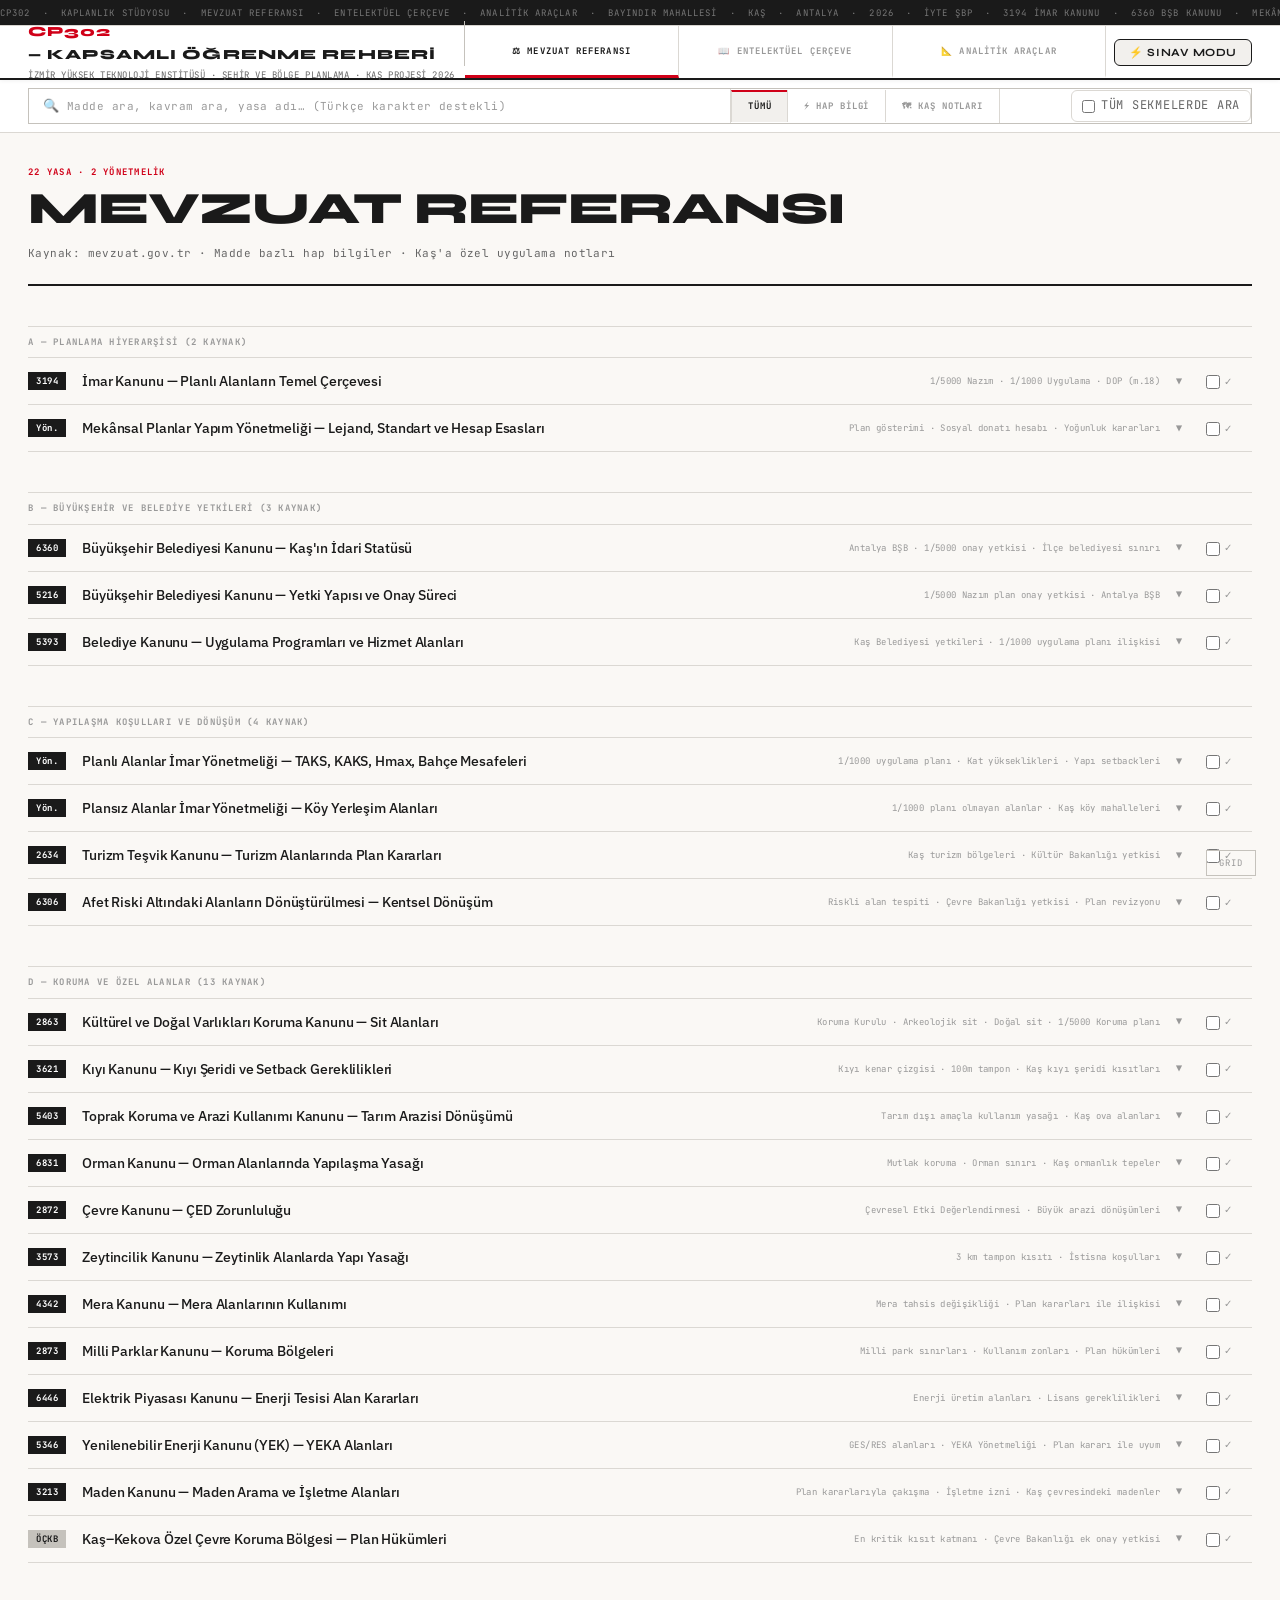
==== index.html @ fdb21136 "Rename cp302-rehber-BRUTALIST.html to index.html" ====
﻿<!DOCTYPE html>
<html lang="tr">
<head>
<meta charset="UTF-8">
<meta name="viewport" content="width=device-width, initial-scale=1.0">
<title>CP302 — Kapsamlı Öğrenme Rehberi</title>
<link rel="preconnect" href="https://fonts.googleapis.com">
<link href="https://fonts.googleapis.com/css2?family=Syne:wght@700;800&family=IBM+Plex+Sans:ital,wght@0,300;0,400;0,500;0,600;1,400&family=JetBrains+Mono:wght@400;500;700&display=swap" rel="stylesheet">
<style>
/* ═══════════════════════════════════════════════════════════════════
   CP302 — BRUTALIST EDITORIAL DESIGN SYSTEM
   Ref: Bloomberg Businessweek / Swiss International Style Posters
   Müller-Brockmann grid discipline + Massimo Vignelli type scale
   ═══════════════════════════════════════════════════════════════════ */

/* ── DESIGN TOKENS ─────────────────────────────────────────────── */
:root {
  /* Palette — warm cream base, clean editorial light */
  --bg:          #FAF8F5;
  --surface:     #FFFFFF;
  --card:        #F2F0ED;
  --card-hover:  #EAE8E5;

  /* Hairline borders — structural, grid-defining */
  --border:      #DBD8D3;
  --border-soft: #E8E6E2;
  --border-rule: #C5C2BC;

  /* Swiss poster accent — one color only */
  --red:         #D00018;
  --red-dim:     rgba(208,0,24,.06);

  /* Functional colors — light theme values */
  --blue:        #555555;
  --blue-dim:    #F2F0ED;
  --blue-glow:   transparent;
  --amber:       #1a1a1a;
  --amber-dim:   #F2F0ED;
  --amber-glow:  transparent;
  --green:       #555555;
  --green-dim:   #F2F0ED;
  --green-glow:  transparent;

  /* Type colors */
  --text:        #1a1a1a;
  --text-muted:  #666666;
  --text-faint:  #999999;
  --text-inv:    #FFFFFF;

  /* Fonts */
  --font-display: 'Syne', 'Helvetica Neue', Helvetica, Arial, sans-serif;
  --font-body:    'IBM Plex Sans', 'Helvetica Neue', Arial, sans-serif;
  --font-mono:    'JetBrains Mono', 'Courier New', Courier, monospace;

  /* Zero rounding — every corner is 90° */
  --r-sm: 0;
  --r-md: 0;
  --r-lg: 0;

  /* Transitions */
  --transition: 160ms cubic-bezier(.4,0,.2,1);

  /* Typographic scale (4px baseline) */
  --t-xs:   9px;
  --t-sm:  11px;
  --t-md:  13.5px;
  --t-lg:  16px;
  --t-xl:  22px;
  --t-2xl: 32px;
  --t-3xl: 48px;
  --t-4xl: 72px;
}

/* ── RESET ──────────────────────────────────────────────────────── */
*, *::before, *::after { box-sizing: border-box; margin: 0; padding: 0; }
html { scroll-behavior: smooth; }
body {
  font-family: var(--font-body);
  background: var(--bg);
  color: var(--text);
  font-size: var(--t-md);
  line-height: 1.6;
  min-height: 100vh;
  -webkit-font-smoothing: antialiased;
}
a { color: var(--red); text-decoration: underline; text-underline-offset: 3px; }
b, strong { font-weight: 600; color: var(--text); }

/* ── SCROLLBAR ──────────────────────────────────────────────────── */
::-webkit-scrollbar { width: 6px; height: 6px; }
::-webkit-scrollbar-track { background: var(--bg); }
::-webkit-scrollbar-thumb { background: var(--border-rule); border-radius: 3px; }
::-webkit-scrollbar-thumb:hover { background: #999; }

/* ── TICKER BAR ─────────────────────────────────────────────────── */
.ticker-bar {
  height: 26px;
  background: var(--text);
  border-bottom: 1px solid var(--border);
  overflow: hidden;
  position: relative;
}
.ticker-track {
  display: flex;
  position: absolute;
  top: 50%; transform: translateY(-50%);
  white-space: nowrap;
  animation: ticker 50s linear infinite;
  font-family: var(--font-mono);
  font-size: var(--t-xs);
  color: rgba(255,255,255,.4);
  letter-spacing: .12em;
  text-transform: uppercase;
}
@keyframes ticker {
  from { transform: translateY(-50%) translateX(0); }
  to   { transform: translateY(-50%) translateX(-50%); }
}

/* ── TOPBAR ─────────────────────────────────────────────────────── */
.topbar {
  position: sticky; top: 0; z-index: 100;
  background: var(--surface);
  border-bottom: 2px solid var(--text);
  padding: 0 28px;
  box-shadow: 0 1px 4px rgba(0,0,0,.06);
}
.topbar-inner {
  max-width: 1440px; margin: 0 auto;
  display: flex; align-items: center; gap: 0;
  height: 52px;
}
.logo {
  font-family: var(--font-display);
  font-size: 14px; font-weight: 800;
  letter-spacing: .08em; text-transform: uppercase;
  color: var(--text);
  white-space: nowrap;
  padding-right: 28px;
  border-right: 1px solid var(--border-rule);
  height: 100%;
  display: flex; flex-direction: column; justify-content: center;
}
.logo span { color: var(--red); }
.logo-sub {
  font-family: var(--font-mono);
  font-size: var(--t-xs); font-weight: 400;
  color: var(--text-muted); letter-spacing: .06em;
  margin-top: 2px; text-transform: uppercase;
}

/* ── TAB NAV ────────────────────────────────────────────────────── */
.tab-nav {
  display: flex; gap: 0; flex: 1;
  background: transparent; padding: 0;
  border: none;
  border-radius: 0;
  height: 100%;
  padding-left: 0;
}
.tab-btn {
  flex: 1;
  padding: 0 20px;
  font-family: var(--font-mono);
  font-size: var(--t-xs); font-weight: 700;
  letter-spacing: .12em; text-transform: uppercase;
  color: var(--text-faint);
  background: transparent;
  border: none; border-radius: 0;
  cursor: pointer;
  border-right: 1px solid var(--border);
  border-bottom: 3px solid transparent;
  margin-bottom: -2px;  /* sit on the topbar border */
  transition: color var(--transition), border-color var(--transition), background var(--transition);
  white-space: nowrap;
  height: 100%;
}
.tab-btn:hover { color: var(--text); background: var(--surface); }
.tab-btn.active {
  color: var(--text);
  background: transparent;
  border-bottom: 3px solid var(--red);
  box-shadow: none;
}
.tab-btn[data-tab="mevzuat"].active  { border-bottom-color: var(--red); }
.tab-btn[data-tab="entelektuel"].active { border-bottom-color: var(--text); }
.tab-btn[data-tab="analitik"].active { border-bottom-color: var(--text-muted); }

/* ── SEARCH BAR ─────────────────────────────────────────────────── */
.searchbar-wrap {
  position: sticky; top: 52px; z-index: 90;
  background: var(--surface);
  border-bottom: 1px solid var(--border);
  padding: 8px 28px;
}
.searchbar-inner {
  max-width: 1440px; margin: 0 auto;
  display: flex; gap: 0; align-items: center;
  border: 1px solid var(--border-rule);
}
.search-input-wrap { position: relative; flex: 1; }
.search-icon {
  position: absolute; left: 14px; top: 50%; transform: translateY(-50%);
  color: var(--text-faint); font-size: 13px; pointer-events: none;
  font-family: var(--font-mono);
}
.search-input {
  width: 100%; padding: 10px 14px 10px 38px;
  background: transparent;
  border: none;
  border-right: 1px solid var(--border);
  color: var(--text);
  font-family: var(--font-mono); font-size: var(--t-sm);
  letter-spacing: .04em;
  outline: none;
  transition: background var(--transition);
}
.search-input::placeholder { color: var(--text-faint); letter-spacing: .04em; }
.search-input:focus { background: var(--card); }
.search-clear {
  position: absolute; right: 12px; top: 50%; transform: translateY(-50%);
  background: none; border: none; color: var(--text-faint); cursor: pointer;
  font-size: 14px; padding: 2px; display: none;
  font-family: var(--font-mono);
}
.search-clear:hover { color: var(--text); }
.search-clear.visible { display: block; }

/* Pills → flat text buttons */
.filter-pills { display: flex; gap: 0; flex-shrink: 0; }
.pill {
  padding: 10px 16px;
  background: transparent;
  border: none;
  border-left: 1px solid var(--border);
  border-radius: 0;
  font-family: var(--font-mono); font-size: var(--t-xs);
  font-weight: 700; letter-spacing: .1em; text-transform: uppercase;
  color: var(--text-faint); cursor: pointer;
  transition: color var(--transition), background var(--transition);
  white-space: nowrap;
}
.pill:hover { color: var(--text); background: var(--card); }
.pill.active { color: var(--text); background: var(--card); border-top: 2px solid var(--red); padding-top: 8px; }
.pill[data-filter="hap"].active  { border-top-color: var(--red); }
.pill[data-filter="kas"].active  { border-top-color: var(--text-muted); }

.search-count {
  font-family: var(--font-mono); font-size: var(--t-xs);
  color: var(--text-faint); white-space: nowrap;
  padding: 0 14px;
  border-left: 1px solid var(--border);
  align-self: stretch;
  display: flex; align-items: center;
  min-width: 72px;
  letter-spacing: .06em;
}

/* ── MAIN LAYOUT ────────────────────────────────────────────────── */
.main {
  max-width: 1440px; margin: 0 auto;
  padding: 0 28px 80px;
}
.tab-panel { display: none; }
.tab-panel.active { display: block; }

/* ── SECTION HEADERS ────────────────────────────────────────────── */
.section-header {
  display: flex;
  flex-direction: column;
  gap: 4px;
  margin-bottom: 0;
  padding: 32px 0 20px;
  border-bottom: 2px solid var(--text);
}
.section-badge {
  font-family: var(--font-mono); font-size: var(--t-xs); font-weight: 700;
  padding: 0;
  border-radius: 0;
  text-transform: uppercase; letter-spacing: .14em;
  display: block;
}
.badge-amber { color: var(--red); background: none; border: none; }
.badge-blue  { color: var(--text-muted); background: none; border: none; }
.badge-green { color: var(--text-muted); background: none; border: none; }

.section-title {
  font-family: var(--font-display);
  font-size: clamp(1.8rem, 4vw, 2.8rem);
  font-weight: 800;
  color: var(--text);
  line-height: 1.0;
  letter-spacing: -.02em;
  text-transform: uppercase;
  margin-top: 4px;
}
.section-desc {
  font-size: var(--t-sm);
  color: var(--text-muted);
  font-family: var(--font-mono);
  letter-spacing: .04em;
  line-height: 1.8;
  margin-top: 8px;
}

/* ── GROUP LABELS ───────────────────────────────────────────────── */
.group-label {
  font-family: var(--font-mono); font-size: var(--t-xs); font-weight: 700;
  letter-spacing: .14em; text-transform: uppercase;
  color: var(--text-faint);
  margin: 40px 0 0;
  padding: 8px 0;
  display: flex; align-items: center; gap: 16px;
  border-top: 1px solid var(--border);
}
.group-label::after { display: none; }  /* remove gradient line */

/* ── ACCORDION ──────────────────────────────────────────────────── */
.accordion { display: flex; flex-direction: column; gap: 0; }

.acc-item {
  background: transparent;
  border: none;
  border-bottom: 1px solid var(--border);
  border-radius: 0;
  overflow: hidden;
  transition: background var(--transition);
}
.acc-item:first-child { border-top: 1px solid var(--border); }
.acc-item:hover { background: var(--surface); }
.acc-item.open { background: var(--card); }

.acc-trigger {
  width: 100%; display: flex; align-items: center; gap: 16px;
  padding: 14px 20px 14px 0; cursor: pointer;
  background: none; border: none; text-align: left;
  transition: background var(--transition);
  position: relative;
}
/* Red left marker on open */
.acc-item.open .acc-trigger::before {
  content: '';
  position: absolute; left: -28px;
  top: 0; bottom: 0;
  width: 4px;
  background: var(--red);
}
.acc-trigger:hover { background: transparent; }
.acc-item.open .acc-trigger { background: transparent; }

.acc-no {
  font-family: var(--font-mono); font-size: var(--t-xs);
  color: var(--text-inv);
  background: var(--text);
  padding: 3px 8px;
  border-radius: 0; border: none;
  flex-shrink: 0; white-space: nowrap;
  font-weight: 700; letter-spacing: .06em;
}
.acc-no.blue  { background: var(--text-muted); color: var(--text-inv); }
.acc-no.green { background: var(--border-rule); color: var(--text); }

.acc-label {
  font-family: var(--font-body); font-size: var(--t-md); font-weight: 500;
  color: var(--text); flex: 1;
  letter-spacing: -.01em;
}
.acc-sub {
  font-family: var(--font-mono); font-size: var(--t-xs);
  color: var(--text-faint); margin-left: auto;
  flex-shrink: 0; letter-spacing: .04em;
}
.acc-chevron {
  color: var(--text-faint); font-size: 10px; flex-shrink: 0;
  transition: transform var(--transition);
  font-family: var(--font-mono);
}
.acc-item.open .acc-chevron { transform: rotate(180deg); color: var(--text); }

.acc-body {
  max-height: 0; overflow: hidden;
  transition: max-height 400ms cubic-bezier(.4,0,.2,1);
}
.acc-item.open .acc-body { max-height: 9999px; }
.acc-content { padding: 0 0 24px 0; }

/* ── CARDS ──────────────────────────────────────────────────────── */
.card {
  background: var(--card);
  border: 1px solid var(--border);
  border-radius: 0;
  padding: 16px 18px;
  margin-bottom: 8px;
}
.card-title {
  font-family: var(--font-mono); font-size: var(--t-xs); font-weight: 700;
  letter-spacing: .12em; text-transform: uppercase;
  margin-bottom: 10px; color: var(--text-muted);
  border-bottom: 1px solid var(--border);
  padding-bottom: 8px;
}

/* Law card — horizontal top rule, black fill */
.card-law {
  border: none;
  border-top: 3px solid var(--text);
  background: var(--card);
  border-left: none;
}
.card-law .card-title { color: var(--text); border-bottom-color: var(--border-rule); }

/* Kaş note — subtle red top rule */
.card-kas {
  border: none;
  border-top: 2px solid var(--red);
  background: var(--card);
  border-left: none;
}
.card-kas .card-title { color: var(--red); }

/* Info card — restrained */
.card-info {
  border: 1px solid var(--border);
  background: var(--card);
  border-left: none;
  border-top: 2px solid var(--border-rule);
}
.card-info .card-title { color: var(--text-muted); }

/* ── TABLES ─────────────────────────────────────────────────────── */
.table-wrap { overflow-x: auto; border-radius: 0; margin-bottom: 8px; border: 1px solid var(--border); }
table { width: 100%; border-collapse: collapse; font-size: var(--t-sm); line-height: 1.55; }
thead { position: sticky; top: 0; z-index: 2; }
th {
  background: var(--text);
  color: var(--text-inv);
  font-family: var(--font-mono); font-size: var(--t-xs); font-weight: 700;
  letter-spacing: .1em; text-transform: uppercase;
  padding: 10px 14px; text-align: left;
  border-bottom: none; border-right: 1px solid rgba(255,255,255,.15);
}
th:last-child { border-right: none; }
td {
  padding: 9px 14px;
  border-bottom: 1px solid var(--border);
  vertical-align: top; color: var(--text);
  border-right: 1px solid var(--border-soft);
}
td:last-child { border-right: none; }
tr:last-child td { border-bottom: none; }
tr:nth-child(even) td { background: rgba(0,0,0,.02); }
tr:hover td { background: var(--card-hover); }
td code, td .mono {
  font-family: var(--font-mono); font-size: var(--t-xs);
  color: var(--text);
  background: var(--card);
  padding: 1px 5px; border-radius: 0; border: 1px solid var(--border);
}
td b { color: var(--text); font-weight: 600; }
.warn-tag {
  font-size: var(--t-xs); color: var(--text-inv);
  background: var(--red);
  padding: 1px 6px; border-radius: 0;
  font-family: var(--font-mono); font-weight: 700; letter-spacing: .06em;
}
.verify-tag {
  font-size: var(--t-xs); color: var(--text-faint);
  background: var(--card); border: 1px solid var(--border-rule);
  padding: 1px 6px; border-radius: 0; font-family: var(--font-mono);
}

/* ── HAP BİLGİ ──────────────────────────────────────────────────── */
.hap-item {
  display: grid; grid-template-columns: auto auto 1fr;
  gap: 0 16px; align-items: baseline;
  padding: 9px 0;
  border-bottom: 1px solid var(--border-soft);
}
.hap-item:last-child { border-bottom: none; }
.hap-arrow { color: var(--red); font-family: var(--font-mono); font-size: 12px; }
.hap-ref {
  font-family: var(--font-mono); font-size: var(--t-xs);
  font-weight: 700;
  background: var(--text); color: var(--text-inv);
  padding: 1px 6px; letter-spacing: .04em;
}
.hap-text { font-size: var(--t-sm); color: var(--text); }

/* ── PLACEHOLDER ────────────────────────────────────────────────── */
.placeholder {
  text-align: center; padding: 40px 20px;
  color: var(--text-faint);
  border: 1px solid var(--border);
  border-radius: 0;
}
.placeholder-icon { font-size: 22px; margin-bottom: 10px; }
.placeholder-title {
  font-family: var(--font-mono); font-size: var(--t-sm); font-weight: 700;
  color: var(--text-muted); margin-bottom: 6px; letter-spacing: .06em; text-transform: uppercase;
}
.placeholder-sub { font-size: 12px; font-family: var(--font-mono); color: var(--text-faint); }

/* ── SOURCE META ────────────────────────────────────────────────── */
.source-meta { display: flex; flex-wrap: wrap; gap: 4px; margin-bottom: 14px; }
.meta-chip {
  font-family: var(--font-mono); font-size: var(--t-xs);
  padding: 3px 8px; border-radius: 0;
  background: var(--card); border: 1px solid var(--border);
  color: var(--text-faint); letter-spacing: .04em;
}
.meta-chip.primary { border-color: var(--red); color: var(--red); background: rgba(208,0,24,.05); }

/* ── BOOK CARD ──────────────────────────────────────────────────── */
.book-header { display: flex; gap: 0; align-items: flex-start; margin-bottom: 16px; }
.book-spine {
  width: 36px; flex-shrink: 0;
  background: var(--text);
  border: none; border-radius: 0;
  display: flex; align-items: center; justify-content: center;
  font-family: var(--font-mono); font-size: 8px; font-weight: 700;
  color: var(--text-inv); letter-spacing: .06em;
  writing-mode: vertical-rl; text-orientation: mixed;
  padding: 12px 4px; min-height: 80px;
}
.book-info { flex: 1; padding-left: 16px; border-left: 1px solid var(--border); }
.book-title {
  font-family: var(--font-display); font-size: var(--t-xl); font-weight: 800;
  color: var(--text); margin-bottom: 4px; letter-spacing: -.02em; line-height: 1.1;
}
.book-author { font-family: var(--font-mono); font-size: var(--t-xs); color: var(--text-muted); margin-bottom: 8px; letter-spacing: .04em; }

/* ── SVG / DIAGRAM AREAS ────────────────────────────────────────── */
.diagram-wrap {
  background: var(--card); border: 1px solid var(--border);
  border-radius: 0; padding: 20px; margin-bottom: 12px;
}
.diagram-title {
  font-family: var(--font-mono); font-size: var(--t-xs); font-weight: 700;
  letter-spacing: .1em; text-transform: uppercase;
  color: var(--text-muted); margin-bottom: 16px;
  padding-bottom: 10px; border-bottom: 1px solid var(--border);
}

/* ── FORMULA CARD ───────────────────────────────────────────────── */
.formula-card {
  background: var(--bg);
  border: 1px solid var(--border);
  border-top: 3px solid var(--text);
  border-radius: 0;
  padding: 16px 18px;
  margin-bottom: 8px;
}
.formula-name {
  font-family: var(--font-mono); font-size: var(--t-xs); font-weight: 700;
  color: var(--text-muted); letter-spacing: .12em; text-transform: uppercase;
  margin-bottom: 10px;
}
.formula-eq {
  font-family: var(--font-display); font-size: var(--t-2xl); font-weight: 800;
  color: var(--text);
  background: transparent; border: none;
  padding: 8px 0; margin-bottom: 12px;
  letter-spacing: -.02em; line-height: 1.1;
  border-bottom: 1px solid var(--border-rule);
}
.formula-example {
  font-family: var(--font-mono); font-size: var(--t-sm); color: var(--text-muted);
  padding: 8px 12px; background: var(--surface);
  border: none; border-left: 3px solid var(--border-rule);
}
.formula-example b { color: var(--text); }

/* ── GRID LAYOUTS ───────────────────────────────────────────────── */
.grid-2 { display: grid; grid-template-columns: 1fr 1fr; gap: 8px; }
.grid-3 { display: grid; grid-template-columns: repeat(3,1fr); gap: 8px; }

/* ── SEARCH HIGHLIGHT ───────────────────────────────────────────── */
.highlight { background: #FFEB3B; color: var(--text); border-radius: 0; font-weight: 600; }

/* ── HIDDEN ─────────────────────────────────────────────────────── */
.search-hidden { display: none !important; }
body.hap-only .acc-content > :not(.card-law):not(.hap-wrap) { display: none; }
.hap-wrap { }

/* ── ENTRY ANIMATION ────────────────────────────────────────────── */
@keyframes fadeUp {
  from { opacity: 0; transform: translateY(8px); }
  to   { opacity: 1; transform: translateY(0); }
}
.tab-panel.active .section-header { animation: fadeUp 200ms ease both; }
.tab-panel.active .group-label    { animation: fadeUp 220ms ease both 40ms; }
.tab-panel.active .acc-item       { animation: fadeUp 240ms ease both; }
.tab-panel.active .acc-item:nth-child(2)  { animation-delay: 20ms; }
.tab-panel.active .acc-item:nth-child(3)  { animation-delay: 40ms; }
.tab-panel.active .acc-item:nth-child(4)  { animation-delay: 60ms; }
.tab-panel.active .acc-item:nth-child(5)  { animation-delay: 80ms; }
.tab-panel.active .acc-item:nth-child(6)  { animation-delay: 100ms; }

/* ── RESPONSIVE ─────────────────────────────────────────────────── */
@media (max-width: 900px) {
  .section-title { font-size: 1.8rem; }
  .grid-2, .grid-3 { grid-template-columns: 1fr; }
  .topbar-inner { flex-wrap: wrap; height: auto; padding: 8px 0; }
  .tab-nav { order: 2; width: 100%; height: 40px; }
  .acc-sub { display: none; }
}

/* ════════════════════════════════════════════════════════════════
   SINAV MODU OVERLAY — "Resmi Evrak / Ozalit Kopya" Estetiği
   Tamamen beyaz, siyah metinler, daktilo estetiği
   ════════════════════════════════════════════════════════════════ */
#sinav-overlay {
  display: none; position: fixed; inset: 0; z-index: 9000;
  background: #FAF8F5;
  overflow-y: auto; padding: 0;
}
#sinav-overlay.open { display: flex; flex-direction: column; }
.sinav-header {
  position: sticky; top: 0; z-index: 10;
  background: #1a1a1a;
  padding: 0 32px;
  display: flex; align-items: center; gap: 0;
  height: 52px; border-bottom: 3px solid #1a1a1a;
}
.sinav-title {
  font-family: 'Syne', sans-serif; font-size: 14px; font-weight: 800;
  color: #fff; flex: 1; letter-spacing: .1em; text-transform: uppercase;
}
.sinav-close {
  background: transparent; border: 1px solid #555;
  color: #aaa; font-size: 14px; cursor: pointer;
  padding: 5px 14px; font-family: 'JetBrains Mono', monospace;
  letter-spacing: .06em; text-transform: uppercase; font-size: 10px;
  transition: all 150ms;
}
.sinav-close:hover { background: #fff; color: #000; border-color: #fff; }
.sinav-print {
  background: #D00018; border: none;
  color: #fff; font-size: 10px; font-weight: 700;
  cursor: pointer; padding: 6px 16px; margin-right: 12px;
  font-family: 'JetBrains Mono', monospace;
  letter-spacing: .1em; text-transform: uppercase;
  transition: opacity 150ms;
}
.sinav-print:hover { opacity: .85; }
.sinav-body {
  padding: 48px 64px 80px;
  max-width: 960px; margin: 0 auto; width: 100%;
}

/* Sinav overlay type */
.sinav-group-title {
  font-family: 'JetBrains Mono', monospace; font-size: 9px; font-weight: 700;
  letter-spacing: .16em; text-transform: uppercase; color: #666;
  margin: 36px 0 12px;
  display: flex; align-items: center; gap: 12px;
  padding-top: 20px; border-top: 2px solid #1a1a1a;
}
.sinav-group-title::after { content: ''; flex: 1; height: 1px; background: #ccc; }

.sinav-law-block {
  background: #fff; border: 1px solid #e0ddd8; border-radius: 0;
  overflow: hidden; margin-bottom: 6px;
}
.sinav-law-header {
  display: flex; align-items: center; gap: 12px;
  padding: 9px 14px; background: #1a1a1a;
}
.sinav-law-no {
  font-family: 'JetBrains Mono', monospace; font-size: 10px; font-weight: 700;
  color: #fff; background: #D00018;
  padding: 2px 8px; letter-spacing: .06em;
}
.sinav-law-name {
  font-family: 'JetBrains Mono', monospace; font-size: 10px; font-weight: 400;
  color: #bbb; letter-spacing: .04em;
}
.sinav-hap-list { padding: 10px 14px; }
.sinav-hap-row {
  display: grid; grid-template-columns: 70px 1fr;
  gap: 12px; padding: 6px 0;
  border-bottom: 1px solid #e8e5e0; align-items: baseline;
}
.sinav-hap-row:last-child { border-bottom: none; }
.sinav-hap-ref {
  font-family: 'JetBrains Mono', monospace; font-size: 10px; font-weight: 700;
  color: #fff; background: #1a1a1a; padding: 1px 6px;
  letter-spacing: .04em; text-align: center;
}
.sinav-hap-text { font-family: 'IBM Plex Sans', sans-serif; font-size: 12.5px; color: #1a1a1a; line-height: 1.55; }

/* Sinav btn in topbar */
.sinav-btn {
  background: #D00018; border: none;
  color: #fff; font-family: 'JetBrains Mono', monospace;
  font-size: var(--t-xs); font-weight: 700;
  letter-spacing: .1em; text-transform: uppercase;
  padding: 7px 16px; cursor: pointer; white-space: nowrap;
  transition: opacity var(--transition); flex-shrink: 0;
  margin-left: 8px;
}
.sinav-btn:hover { opacity: .85; }

/* ── PHASE 5 extra components — reskinned ───────────────────────── */
.global-search-toggle {
  display: flex; align-items: center; gap: 6px;
  font-family: var(--font-mono); font-size: var(--t-xs);
  color: var(--text-faint); cursor: pointer;
  padding: 10px 14px; white-space: nowrap;
  background: transparent; border: none; border-left: 1px solid var(--border);
  transition: color var(--transition), background var(--transition);
  user-select: none; flex-shrink: 0; letter-spacing: .06em;
  text-transform: uppercase;
}
.global-search-toggle:hover { color: var(--text); background: var(--card); }
.global-search-toggle input { accent-color: var(--red); }

.lecture-filter {
  background: var(--surface); border: none; border-left: 1px solid var(--border);
  color: var(--text-muted); font-family: var(--font-mono); font-size: var(--t-xs);
  padding: 0 14px; cursor: pointer; flex-shrink: 0; height: 100%;
  letter-spacing: .06em; text-transform: uppercase;
}
.lecture-filter:focus { outline: none; color: var(--text); background: var(--card); }

.cross-tab-badge {
  display: inline-flex; align-items: center;
  font-size: var(--t-xs); font-family: var(--font-mono);
  padding: 1px 7px;
  background: var(--text); color: var(--text-inv);
  cursor: pointer; letter-spacing: .06em;
  transition: opacity var(--transition);
}
.cross-tab-badge:hover { opacity: .8; }

/* Takvim */
.takvim-row {
  display: flex; gap: 16px; align-items: flex-start;
  padding: 12px 0; border-bottom: 1px solid var(--border);
}
.takvim-row:last-child { border-bottom: none; }
.takvim-date {
  font-family: var(--font-mono); font-size: var(--t-xs); font-weight: 700;
  color: var(--text-inv); background: var(--text);
  padding: 4px 10px; flex-shrink: 0; min-width: 88px; text-align: center;
  letter-spacing: .04em;
}
.takvim-milestone { font-size: var(--t-md); font-weight: 600; color: var(--text); margin-bottom: 2px; }
.takvim-detail { font-family: var(--font-mono); font-size: var(--t-xs); color: var(--text-faint); letter-spacing: .04em; }

/* Dogrulama */
.dogrulama-row {
  display: flex; gap: 12px; align-items: flex-start;
  padding: 6px 0; border-bottom: 1px solid var(--border-soft);
}
.dogrulama-row:last-child { border-bottom: none; }
.dogrulama-tag {
  font-family: var(--font-mono); font-size: var(--t-xs);
  color: var(--text-inv); background: var(--text-muted);
  padding: 2px 7px; flex-shrink: 0; letter-spacing: .04em;
}

/* Studied checkbox */
.studied-cb { accent-color: var(--red); }
.studied-wrap { margin-left: 8px; display: flex; align-items: center; gap: 4px; }
.studied-label { font-size: var(--t-xs); font-family: var(--font-mono); color: var(--text-faint); }

/* Grid overlay toggle */
#gridToggleBtn {
  position: fixed; bottom: 24px; right: 24px; z-index: 800;
  background: transparent; border: 1px solid var(--border-rule);
  color: var(--text-faint); font-family: var(--font-mono);
  font-size: var(--t-xs); letter-spacing: .12em; text-transform: uppercase;
  padding: 6px 12px; cursor: pointer;
  transition: all var(--transition);
}
#gridToggleBtn:hover { border-color: var(--text); color: var(--text); }
#gridOverlay {
  display: none; pointer-events: none;
  position: fixed; inset: 0; z-index: 50;
  background: repeating-linear-gradient(
    90deg,
    rgba(0,0,0,.04) 0px,
    rgba(0,0,0,.04) 1px,
    transparent 1px,
    transparent calc(100vw / 12)
  );
}
#gridOverlay.visible { display: block; }

@media print {
  body, #sinav-overlay { background: #fff !important; color: #000 !important; }
  .sinav-header { background: #1a1a1a !important; }
  .sinav-close, .sinav-print, .sinav-btn { display: none !important; }
  .sinav-hap-ref { background: #1a1a1a !important; }
}
</style>
</head>
<body>

<!-- ══ TICKER BAR ══ -->
<div class="ticker-bar" aria-hidden="true">
  <div class="ticker-track">
    CP302 &nbsp;·&nbsp; KAPLANLIK STÜDYOSU &nbsp;·&nbsp; MEVZUAT REFERANSI &nbsp;·&nbsp;
    ENTELEKTÜEL ÇERÇEVE &nbsp;·&nbsp; ANALİTİK ARAÇLAR &nbsp;·&nbsp;
    BAYINDIR MAHALLESİ &nbsp;·&nbsp; KAŞ &nbsp;·&nbsp; ANTALYA &nbsp;·&nbsp; 2026 &nbsp;·&nbsp;
    İYTE ŞBP &nbsp;·&nbsp; 3194 İMAR KANUNU &nbsp;·&nbsp; 6360 BŞB KANUNU &nbsp;·&nbsp;
    MEKÂNSAL PLANLAR YÖN. &nbsp;·&nbsp; ÖÇKB &nbsp;·&nbsp; LYNCH · KAISER · SPECK · TEKELİ &nbsp;·&nbsp;
    CP302 &nbsp;·&nbsp; KAPLANLIK STÜDYOSU &nbsp;·&nbsp; MEVZUAT REFERANSI &nbsp;·&nbsp;
    ENTELEKTÜEL ÇERÇEVE &nbsp;·&nbsp; ANALİTİK ARAÇLAR &nbsp;·&nbsp;
    BAYINDIR MAHALLESİ &nbsp;·&nbsp; KAŞ &nbsp;·&nbsp; ANTALYA &nbsp;·&nbsp; 2026 &nbsp;·&nbsp;
    İYTE ŞBP &nbsp;·&nbsp; 3194 İMAR KANUNU &nbsp;·&nbsp; 6360 BŞB KANUNU &nbsp;·&nbsp;
  </div>
</div>
<!-- ═══════════════════════════════════════════════════════ TOPBAR -->
<header class="topbar">
  <div class="topbar-inner">
    <div>
      <div class="logo"><span>CP302</span> — Kapsamlı Öğrenme Rehberi</div>
      <div class="logo-sub">İzmir Yüksek Teknoloji Enstitüsü · Şehir ve Bölge Planlama · Kaş Projesi 2026</div>
    </div>
    <nav class="tab-nav" role="tablist">
      <button class="tab-btn active" data-tab="mevzuat" role="tab" aria-selected="true">
        ⚖ MEVZUAT REFERANSI
      </button>
      <button class="tab-btn" data-tab="entelektuel" role="tab" aria-selected="false">
        📖 ENTELEKTÜEL ÇERÇEVE
      </button>
      <button class="tab-btn" data-tab="analitik" role="tab" aria-selected="false">
        📐 Analitik Araçlar
      </button>
    </nav>
  </div>
</header>

<!-- ═══════════════════════════════════════════════════════ SEARCH -->
<div class="searchbar-wrap">
  <div class="searchbar-inner">
    <div class="search-input-wrap">
      <span class="search-icon">🔍</span>
      <input class="search-input" type="text" id="searchInput"
        placeholder="Madde ara, kavram ara, yasa adı… (Türkçe karakter destekli)"
        autocomplete="off" spellcheck="false">
      <button class="search-clear" id="searchClear">✕</button>
    </div>
    <div class="filter-pills">
      <button class="pill active" data-filter="all">Tümü</button>
      <button class="pill" data-filter="hap">⚡ Hap Bilgi</button>
      <button class="pill" data-filter="kas">🗺 Kaş Notları</button>
    </div>
    <div class="search-count" id="searchCount"></div>
  </div>
</div>

<!-- ═══════════════════════════════════════════════════════ MAIN -->
<main class="main">

<!-- ══════════════════════════════ TAB 1: MEVZUAT REFERANSI -->
<div class="tab-panel active" id="panel-mevzuat" role="tabpanel">

  <div class="section-header">
    <span class="section-badge badge-amber">22 Yasa · 2 Yönetmelik</span>
    <h2 class="section-title">MEVZUAT REFERANSI</h2>
    <span class="section-desc">Kaynak: mevzuat.gov.tr · Madde bazlı hap bilgiler · Kaş'a özel uygulama notları</span>
  </div>

  <!-- GROUP A -->
  <div class="group-label">A — Planlama Hiyerarşisi (2 Kaynak)</div>
  <div class="accordion" id="acc-mevzuat-a">

    <div class="acc-item" id="mevzuat-a-imar-kanunu">
      <button class="acc-trigger">
        <span class="acc-no">3194</span>
        <span class="acc-label">İmar Kanunu — Planlı Alanların Temel Çerçevesi</span>
        <span class="acc-sub">1/5000 Nazım · 1/1000 Uygulama · DOP (m.18)</span>
        <span class="acc-chevron">▼</span>
      </button>
      <div class="acc-body">
        <div class="acc-content">
          <div class="placeholder">
            <div class="placeholder-icon">⚖</div>
            <div class="placeholder-title">Aşama 2 — Mevzuat İçeriği Bekleniyor</div>
            <div class="placeholder-sub">3194 Sayılı İmar Kanunu kritik maddeler tablosu, Kaş uygulama notu ve hap bilgi kutusu</div>
          </div>
        </div>
      </div>
    </div>

    <div class="acc-item" id="mevzuat-a-mekansal-planlar">
      <button class="acc-trigger">
        <span class="acc-no">Yön.</span>
        <span class="acc-label">Mekânsal Planlar Yapım Yönetmeliği — Lejand, Standart ve Hesap Esasları</span>
        <span class="acc-sub">Plan gösterimi · Sosyal donatı hesabı · Yoğunluk kararları</span>
        <span class="acc-chevron">▼</span>
      </button>
      <div class="acc-body">
        <div class="acc-content">
          <div class="placeholder">
            <div class="placeholder-icon">📋</div>
            <div class="placeholder-title">Aşama 2 — Mevzuat İçeriği Bekleniyor</div>
            <div class="placeholder-sub">Mekânsal Planlar Yapım Yönetmeliği kapsamı</div>
          </div>
        </div>
      </div>
    </div>

  </div><!-- /acc-mevzuat-a -->

  <!-- GROUP B -->
  <div class="group-label">B — Büyükşehir ve Belediye Yetkileri (3 Kaynak)</div>
  <div class="accordion" id="acc-mevzuat-b">

    <div class="acc-item" id="mevzuat-b-6360">
      <button class="acc-trigger">
        <span class="acc-no">6360</span>
        <span class="acc-label">Büyükşehir Belediyesi Kanunu — Kaş'ın İdari Statüsü</span>
        <span class="acc-sub">Antalya BŞB · 1/5000 onay yetkisi · İlçe belediyesi sınırı</span>
        <span class="acc-chevron">▼</span>
      </button>
      <div class="acc-body"><div class="acc-content">
        <div class="placeholder"><div class="placeholder-icon">🏛</div>
        <div class="placeholder-title">Aşama 2 Bekleniyor</div>
        <div class="placeholder-sub">6360 Sayılı Kanun — Kaş idari yapısı</div></div>
      </div></div>
    </div>

    <div class="acc-item" id="mevzuat-b-5216">
      <button class="acc-trigger">
        <span class="acc-no">5216</span>
        <span class="acc-label">Büyükşehir Belediyesi Kanunu — Yetki Yapısı ve Onay Süreci</span>
        <span class="acc-sub">1/5000 Nazım plan onay yetkisi · Antalya BŞB</span>
        <span class="acc-chevron">▼</span>
      </button>
      <div class="acc-body"><div class="acc-content">
        <div class="placeholder"><div class="placeholder-icon">🏛</div>
        <div class="placeholder-title">Aşama 2 Bekleniyor</div></div>
      </div></div>
    </div>

    <div class="acc-item" id="mevzuat-b-5393">
      <button class="acc-trigger">
        <span class="acc-no">5393</span>
        <span class="acc-label">Belediye Kanunu — Uygulama Programları ve Hizmet Alanları</span>
        <span class="acc-sub">Kaş Belediyesi yetkileri · 1/1000 uygulama planı ilişkisi</span>
        <span class="acc-chevron">▼</span>
      </button>
      <div class="acc-body"><div class="acc-content">
        <div class="placeholder"><div class="placeholder-icon">🏛</div>
        <div class="placeholder-title">Aşama 2 Bekleniyor</div></div>
      </div></div>
    </div>

  </div><!-- /acc-mevzuat-b -->

  <!-- GROUP C -->
  <div class="group-label">C — Yapılaşma Koşulları ve Dönüşüm (4 Kaynak)</div>
  <div class="accordion" id="acc-mevzuat-c">

    <div class="acc-item" id="mevzuat-c-planli">
      <button class="acc-trigger">
        <span class="acc-no">Yön.</span>
        <span class="acc-label">Planlı Alanlar İmar Yönetmeliği — TAKS, KAKS, Hmax, Bahçe Mesafeleri</span>
        <span class="acc-sub">1/1000 uygulama planı · Kat yükseklikleri · Yapı setbackleri</span>
        <span class="acc-chevron">▼</span>
      </button>
      <div class="acc-body"><div class="acc-content">
        <div class="placeholder"><div class="placeholder-icon">🏗</div>
        <div class="placeholder-title">Aşama 2 Bekleniyor</div>
        <div class="placeholder-sub">Planlı Alanlar İmar Yönetmeliği — yapılaşma koşulları tablosu</div></div>
      </div></div>
    </div>

    <div class="acc-item" id="mevzuat-c-plansiz">
      <button class="acc-trigger">
        <span class="acc-no">Yön.</span>
        <span class="acc-label">Plansız Alanlar İmar Yönetmeliği — Köy Yerleşim Alanları</span>
        <span class="acc-sub">1/1000 planı olmayan alanlar · Kaş köy mahalleleri</span>
        <span class="acc-chevron">▼</span>
      </button>
      <div class="acc-body"><div class="acc-content">
        <div class="placeholder"><div class="placeholder-icon">🏡</div>
        <div class="placeholder-title">Aşama 2 Bekleniyor</div></div>
      </div></div>
    </div>

    <div class="acc-item" id="mevzuat-c-2634">
      <button class="acc-trigger">
        <span class="acc-no">2634</span>
        <span class="acc-label">Turizm Teşvik Kanunu — Turizm Alanlarında Plan Kararları</span>
        <span class="acc-sub">Kaş turizm bölgeleri · Kültür Bakanlığı yetkisi</span>
        <span class="acc-chevron">▼</span>
      </button>
      <div class="acc-body"><div class="acc-content">
        <div class="placeholder"><div class="placeholder-icon">🏖</div>
        <div class="placeholder-title">Aşama 2 Bekleniyor</div></div>
      </div></div>
    </div>

    <div class="acc-item" id="mevzuat-c-6306">
      <button class="acc-trigger">
        <span class="acc-no">6306</span>
        <span class="acc-label">Afet Riski Altındaki Alanların Dönüştürülmesi — Kentsel Dönüşüm</span>
        <span class="acc-sub">Riskli alan tespiti · Çevre Bakanlığı yetkisi · Plan revizyonu</span>
        <span class="acc-chevron">▼</span>
      </button>
      <div class="acc-body"><div class="acc-content">
        <div class="placeholder"><div class="placeholder-icon">🔄</div>
        <div class="placeholder-title">Aşama 2 Bekleniyor</div></div>
      </div></div>
    </div>

  </div><!-- /acc-mevzuat-c -->

  <!-- GROUP D -->
  <div class="group-label">D — Koruma ve Özel Alanlar (13 Kaynak)</div>
  <div class="accordion" id="acc-mevzuat-d">

    <div class="acc-item" id="mevzuat-d-2863">
      <button class="acc-trigger">
        <span class="acc-no">2863</span>
        <span class="acc-label">Kültürel ve Doğal Varlıkları Koruma Kanunu — Sit Alanları</span>
        <span class="acc-sub">Koruma Kurulu · Arkeolojik sit · Doğal sit · 1/5000 Koruma planı</span>
        <span class="acc-chevron">▼</span>
      </button>
      <div class="acc-body"><div class="acc-content">
        <div class="placeholder"><div class="placeholder-icon">🏛</div>
        <div class="placeholder-title">Aşama 2 Bekleniyor</div></div>
      </div></div>
    </div>

    <div class="acc-item" id="mevzuat-d-3621">
      <button class="acc-trigger">
        <span class="acc-no">3621</span>
        <span class="acc-label">Kıyı Kanunu — Kıyı Şeridi ve Setback Gereklilikleri</span>
        <span class="acc-sub">Kıyı kenar çizgisi · 100m tampon · Kaş kıyı şeridi kısıtları</span>
        <span class="acc-chevron">▼</span>
      </button>
      <div class="acc-body"><div class="acc-content">
        <div class="placeholder"><div class="placeholder-icon">🌊</div>
        <div class="placeholder-title">Aşama 2 Bekleniyor</div></div>
      </div></div>
    </div>

    <div class="acc-item" id="mevzuat-d-5403">
      <button class="acc-trigger">
        <span class="acc-no">5403</span>
        <span class="acc-label">Toprak Koruma ve Arazi Kullanımı Kanunu — Tarım Arazisi Dönüşümü</span>
        <span class="acc-sub">Tarım dışı amaçla kullanım yasağı · Kaş ova alanları</span>
        <span class="acc-chevron">▼</span>
      </button>
      <div class="acc-body"><div class="acc-content">
        <div class="placeholder"><div class="placeholder-icon">🌾</div>
        <div class="placeholder-title">Aşama 2 Bekleniyor</div></div>
      </div></div>
    </div>

    <div class="acc-item" id="mevzuat-d-6831">
      <button class="acc-trigger">
        <span class="acc-no">6831</span>
        <span class="acc-label">Orman Kanunu — Orman Alanlarında Yapılaşma Yasağı</span>
        <span class="acc-sub">Mutlak koruma · Orman sınırı · Kaş ormanlık tepeler</span>
        <span class="acc-chevron">▼</span>
      </button>
      <div class="acc-body"><div class="acc-content">
        <div class="placeholder"><div class="placeholder-icon">🌲</div>
        <div class="placeholder-title">Aşama 2 Bekleniyor</div></div>
      </div></div>
    </div>

    <div class="acc-item" id="mevzuat-d-2872">
      <button class="acc-trigger">
        <span class="acc-no">2872</span>
        <span class="acc-label">Çevre Kanunu — ÇED Zorunluluğu</span>
        <span class="acc-sub">Çevresel Etki Değerlendirmesi · Büyük arazi dönüşümleri</span>
        <span class="acc-chevron">▼</span>
      </button>
      <div class="acc-body"><div class="acc-content">
        <div class="placeholder"><div class="placeholder-icon">♻</div>
        <div class="placeholder-title">Aşama 2 Bekleniyor</div></div>
      </div></div>
    </div>

    <div class="acc-item" id="mevzuat-d-3573">
      <button class="acc-trigger">
        <span class="acc-no">3573</span>
        <span class="acc-label">Zeytincilik Kanunu — Zeytinlik Alanlarda Yapı Yasağı</span>
        <span class="acc-sub">3 km tampon kısıtı · İstisna koşulları</span>
        <span class="acc-chevron">▼</span>
      </button>
      <div class="acc-body"><div class="acc-content">
        <div class="placeholder"><div class="placeholder-icon">🫒</div>
        <div class="placeholder-title">Aşama 2 Bekleniyor</div></div>
      </div></div>
    </div>

    <div class="acc-item" id="mevzuat-d-4342">
      <button class="acc-trigger">
        <span class="acc-no">4342</span>
        <span class="acc-label">Mera Kanunu — Mera Alanlarının Kullanımı</span>
        <span class="acc-sub">Mera tahsis değişikliği · Plan kararları ile ilişkisi</span>
        <span class="acc-chevron">▼</span>
      </button>
      <div class="acc-body"><div class="acc-content">
        <div class="placeholder"><div class="placeholder-icon">🐑</div>
        <div class="placeholder-title">Aşama 2 Bekleniyor</div></div>
      </div></div>
    </div>

    <div class="acc-item" id="mevzuat-d-2873">
      <button class="acc-trigger">
        <span class="acc-no">2873</span>
        <span class="acc-label">Milli Parklar Kanunu — Koruma Bölgeleri</span>
        <span class="acc-sub">Milli park sınırları · Kullanım zonları · Plan hükümleri</span>
        <span class="acc-chevron">▼</span>
      </button>
      <div class="acc-body"><div class="acc-content">
        <div class="placeholder"><div class="placeholder-icon">🏔</div>
        <div class="placeholder-title">Aşama 2 Bekleniyor</div></div>
      </div></div>
    </div>

    <div class="acc-item" id="mevzuat-d-6446">
      <button class="acc-trigger">
        <span class="acc-no">6446</span>
        <span class="acc-label">Elektrik Piyasası Kanunu — Enerji Tesisi Alan Kararları</span>
        <span class="acc-sub">Enerji üretim alanları · Lisans gereklilikleri</span>
        <span class="acc-chevron">▼</span>
      </button>
      <div class="acc-body"><div class="acc-content">
        <div class="placeholder"><div class="placeholder-icon">⚡</div>
        <div class="placeholder-title">Aşama 2 Bekleniyor</div></div>
      </div></div>
    </div>

    <div class="acc-item" id="mevzuat-d-5346">
      <button class="acc-trigger">
        <span class="acc-no">5346</span>
        <span class="acc-label">Yenilenebilir Enerji Kanunu (YEK) — YEKA Alanları</span>
        <span class="acc-sub">GES/RES alanları · YEKA Yönetmeliği · Plan kararı ile uyum</span>
        <span class="acc-chevron">▼</span>
      </button>
      <div class="acc-body"><div class="acc-content">
        <div class="placeholder"><div class="placeholder-icon">☀</div>
        <div class="placeholder-title">Aşama 2 Bekleniyor</div></div>
      </div></div>
    </div>

    <div class="acc-item" id="mevzuat-d-3213">
      <button class="acc-trigger">
        <span class="acc-no">3213</span>
        <span class="acc-label">Maden Kanunu — Maden Arama ve İşletme Alanları</span>
        <span class="acc-sub">Plan kararlarıyla çakışma · İşletme izni · Kaş çevresindeki madenler</span>
        <span class="acc-chevron">▼</span>
      </button>
      <div class="acc-body"><div class="acc-content">
        <div class="placeholder"><div class="placeholder-icon">⛏</div>
        <div class="placeholder-title">Aşama 2 Bekleniyor</div></div>
      </div></div>
    </div>

    <div class="acc-item" id="mevzuat-d-okcb">
      <button class="acc-trigger">
        <span class="acc-no green">ÖÇKB</span>
        <span class="acc-label">Kaş–Kekova Özel Çevre Koruma Bölgesi — Plan Hükümleri</span>
        <span class="acc-sub">En kritik kısıt katmanı · Çevre Bakanlığı ek onay yetkisi</span>
        <span class="acc-chevron">▼</span>
      </button>
      <div class="acc-body"><div class="acc-content">
        <div class="placeholder">
          <div class="placeholder-icon">🗺</div>
          <div class="placeholder-title">Aşama 2 Bekleniyor</div>
          <div class="placeholder-sub">Kaş–Kekova ÖÇKB Plan Hükümleri — Kaş projesinin tüm plan kararlarını etkileyen ek kısıt katmanı</div>
        </div>
      </div></div>
    </div>

  </div><!-- /acc-mevzuat-d -->

</div><!-- /panel-mevzuat -->

<!-- ══════════════════════════════ TAB 2: ENTELEKTÜEL ÇERÇEVE -->
<div class="tab-panel" id="panel-entelektuel" role="tabpanel">

  <div class="section-header">
    <span class="section-badge badge-blue">11 Kaynak · Öncelik Sıralı</span>
    <h2 class="section-title">ENTELEKTÜEL ÇERÇEVE</h2>
    <span class="section-desc">Planlama eğitiminin değişmez kavramları · Lecture bağlantılı · Operasyonel özet</span>
  </div>

  <div class="group-label">Grup A — Lecture'larla Doğrudan Örtüşen Kaynaklar (5 Kaynak)</div>
  <div class="accordion" id="acc-entel-a">

    <div class="acc-item" id="entel-lynch-image">
      <button class="acc-trigger">
        <span class="acc-no blue">L1</span>
        <span class="acc-label">Lynch (1964) — The Image of the City</span>
        <span class="acc-sub">Lecture 6 · CEx1 · Yürünebilirlik (Walkability) temeli</span>
        <span class="acc-chevron">▼</span>
      </button>
      <div class="acc-body"><div class="acc-content">
        <div class="placeholder"><div class="placeholder-icon">📖</div>
        <div class="placeholder-title">Aşama 3 — Entelektüel İçerik Bekleniyor</div>
        <div class="placeholder-sub">5 imaj elemanı, kavram tablosu, Kaş/Bayındır örnekleri, Lecture 6 bağlantısı</div></div>
      </div></div>
    </div>

    <div class="acc-item" id="entel-lynch-good">
      <button class="acc-trigger">
        <span class="acc-no blue">L2</span>
        <span class="acc-label">Lynch (1982) — Good City Form</span>
        <span class="acc-sub">Lecture 0, 5 · Kentsel performans boyutları · Stratejik planlama vizyonu</span>
        <span class="acc-chevron">▼</span>
      </button>
      <div class="acc-body"><div class="acc-content">
        <div class="placeholder"><div class="placeholder-icon">📖</div>
        <div class="placeholder-title">Aşama 3 Bekleniyor</div></div>
      </div></div>
    </div>

    <div class="acc-item" id="entel-lynch-site">
      <button class="acc-trigger">
        <span class="acc-no blue">L3</span>
        <span class="acc-label">Lynch & Hack (1984) — Site Planning</span>
        <span class="acc-sub">Lecture 7 · Saha planlama teknikleri · 1/1000 ölçeği</span>
        <span class="acc-chevron">▼</span>
      </button>
      <div class="acc-body"><div class="acc-content">
        <div class="placeholder"><div class="placeholder-icon">📖</div>
        <div class="placeholder-title">Aşama 3 Bekleniyor</div></div>
      </div></div>
    </div>

    <div class="acc-item" id="entel-kaiser">
      <button class="acc-trigger">
        <span class="acc-no blue">L4</span>
        <span class="acc-label">Kaiser, Godschalk & Chapin (1995) — Urban Land Use Planning</span>
        <span class="acc-sub">Lecture 1, 2, 4 · Plan türleri hiyerarşisi · Arazi kullanımı karar çerçevesi</span>
        <span class="acc-chevron">▼</span>
      </button>
      <div class="acc-body"><div class="acc-content">
        <div class="placeholder"><div class="placeholder-icon">📖</div>
        <div class="placeholder-title">Aşama 3 Bekleniyor</div></div>
      </div></div>
    </div>

    <div class="acc-item" id="entel-speck">
      <button class="acc-trigger">
        <span class="acc-no blue">L5</span>
        <span class="acc-label">Speck (2018) — Walkable City Rules</span>
        <span class="acc-sub">Lecture 6 · 101 adım · Yürünebilir kentsel tasarım kriterleri</span>
        <span class="acc-chevron">▼</span>
      </button>
      <div class="acc-body"><div class="acc-content">
        <div class="placeholder"><div class="placeholder-icon">📖</div>
        <div class="placeholder-title">Aşama 3 Bekleniyor</div></div>
      </div></div>
    </div>

  </div>

  <div class="group-label">Grup B — Türkçe ve Destekleyici Kaynaklar (6 Kaynak)</div>
  <div class="accordion" id="acc-entel-b">

    <div class="acc-item" id="entel-yildiz">
      <button class="acc-trigger">
        <span class="acc-no blue">B1</span>
        <span class="acc-label">Yıldız (2023) — İmar Bilgisi: Planlama Uygulama Mevzuat</span>
        <span class="acc-sub">Mevzuat ile entegre · 13. Baskı · Türk imar hukukunun pratik özeti</span>
        <span class="acc-chevron">▼</span>
      </button>
      <div class="acc-body"><div class="acc-content">
        <div class="placeholder"><div class="placeholder-icon">📖</div>
        <div class="placeholder-title">Aşama 3 Bekleniyor</div></div>
      </div></div>
    </div>

    <div class="acc-item" id="entel-tekeli">
      <button class="acc-trigger">
        <span class="acc-no blue">B2</span>
        <span class="acc-label">Tekeli (2011) — Kent, Kentli Hakları, Kentleşme ve Kentsel Dönüşüm</span>
        <span class="acc-sub">Lecture 5 · Kentsel hak kavramı · Türkiye kentleşme tarihi</span>
        <span class="acc-chevron">▼</span>
      </button>
      <div class="acc-body"><div class="acc-content">
        <div class="placeholder"><div class="placeholder-icon">📖</div>
        <div class="placeholder-title">Aşama 3 Bekleniyor</div></div>
      </div></div>
    </div>

    <div class="acc-item" id="entel-ersoy">
      <button class="acc-trigger">
        <span class="acc-no blue">B3</span>
        <span class="acc-label">Ersoy (2012) — Kentsel Planlama Ansiklopedik Sözlük</span>
        <span class="acc-sub">Kavram referansı · Teknik terim tanımları · Çapraz bağlantı kaynağı</span>
        <span class="acc-chevron">▼</span>
      </button>
      <div class="acc-body"><div class="acc-content">
        <div class="placeholder"><div class="placeholder-icon">📚</div>
        <div class="placeholder-title">Aşama 3 Bekleniyor</div></div>
      </div></div>
    </div>

    <div class="acc-item" id="entel-barton">
      <button class="acc-trigger">
        <span class="acc-no blue">B4</span>
        <span class="acc-label">Barton, Grant & Guise (2010) — Shaping Neighbourhoods</span>
        <span class="acc-sub">Lecture 3, 7 · Mahalle tasarım ilkeleri · Açık yeşil alan sistemleri</span>
        <span class="acc-chevron">▼</span>
      </button>
      <div class="acc-body"><div class="acc-content">
        <div class="placeholder"><div class="placeholder-icon">📖</div>
        <div class="placeholder-title">Aşama 3 Bekleniyor</div></div>
      </div></div>
    </div>

    <div class="acc-item" id="entel-dechiara">
      <button class="acc-trigger">
        <span class="acc-no blue">B5</span>
        <span class="acc-label">De Chiara & Koppelman (1982) — Urban Planning and Design Criteria</span>
        <span class="acc-sub">Lecture 4, 8 · Standart ve kriterler · Teknik referans kılavuzu</span>
        <span class="acc-chevron">▼</span>
      </button>
      <div class="acc-body"><div class="acc-content">
        <div class="placeholder"><div class="placeholder-icon">📖</div>
        <div class="placeholder-title">Aşama 3 Bekleniyor</div></div>
      </div></div>
    </div>

    <div class="acc-item" id="entel-levy">
      <button class="acc-trigger">
        <span class="acc-no blue">B6</span>
        <span class="acc-label">Levy (2004) — Contemporary Urban Planning</span>
        <span class="acc-sub">Lecture 1 · Modern planlama paradigmaları · ABD ve karşılaştırmalı bağlam</span>
        <span class="acc-chevron">▼</span>
      </button>
      <div class="acc-body"><div class="acc-content">
        <div class="placeholder"><div class="placeholder-icon">📖</div>
        <div class="placeholder-title">Aşama 3 Bekleniyor</div></div>
      </div></div>
    </div>

  </div>

</div><!-- /panel-entelektuel -->

<!-- ══════════════════════════════ TAB 3: ANALİTİK ARAÇLAR -->
<div class="tab-panel" id="panel-analitik" role="tabpanel">

  <div class="section-header">
    <span class="section-badge badge-green">5 Araç · SVG Diyagramlar</span>
    <h2 class="section-title">Analitik Araçlar</h2>
    <span class="section-desc">Plan onay hiyerarşisi · Lynch diyagramı · TAKS/KAKS formülleri · Koruma tamponları · SWOT</span>
  </div>

  <div class="accordion" id="acc-analitik">

    <div class="acc-item open" id="analitik-plan-hiyerarsi">
      <button class="acc-trigger">
        <span class="acc-no green">3.1</span>
        <span class="acc-label">Plan Onay Hiyerarşisi — Kim Hazırlar, Kim Onaylar?</span>
        <span class="acc-sub">6360 · 5216 · 3194 · Kaş ÖÇKB ek katmanı</span>
        <span class="acc-chevron">▼</span>
      </button>
      <div class="acc-body">
        <div class="acc-content">
          <div class="diagram-wrap" id="diagram-plan-hiyerarsi">
            <div class="diagram-title">Plan Onay Hiyerarşisi — Kaş İlçesi (Antalya) · 6360 Sayılı Kanun Kapsamı</div>
            <svg viewBox="0 0 860 420" xmlns="http://www.w3.org/2000/svg" style="width:100%;height:auto;font-family:'IBM Plex Sans',sans-serif;">
              <defs>
                <marker id="arrow" markerWidth="8" markerHeight="6" refX="7" refY="3" orient="auto">
                  <polygon points="0 0, 8 3, 0 6" fill="#2563EB"/>
                </marker>
                <marker id="arrow-amber" markerWidth="8" markerHeight="6" refX="7" refY="3" orient="auto">
                  <polygon points="0 0, 8 3, 0 6" fill="#D97706"/>
                </marker>
              </defs>

              <!-- Col headers -->
              <text x="110" y="22" fill="#666" font-size="9" font-weight="700" text-anchor="middle" letter-spacing="1">ÜRETİCİ</text>
              <text x="390" y="22" fill="#666" font-size="9" font-weight="700" text-anchor="middle" letter-spacing="1">ONAYLAYICI</text>
              <text x="660" y="22" fill="#666" font-size="9" font-weight="700" text-anchor="middle" letter-spacing="1">PLAN TÜRÜ</text>
              <text x="800" y="22" fill="#666" font-size="9" font-weight="700" text-anchor="middle" letter-spacing="1">DAYANAK</text>

              <!-- Row 1 -->
              <rect x="20" y="40" width="180" height="50" rx="0" fill="#F0F4FF" stroke="#2563EB" stroke-width="1.5"/>
              <text x="110" y="60" fill="#1a1a1a" font-size="11" font-weight="600" text-anchor="middle">Antalya Büyükşehir</text>
              <text x="110" y="76" fill="#666" font-size="10" text-anchor="middle">Belediyesi (BŞB)</text>
              <line x1="200" y1="65" x2="300" y2="65" stroke="#2563EB" stroke-width="1.5" marker-end="url(#arrow)"/>
              <rect x="300" y="40" width="180" height="50" rx="0" fill="#F0F4FF" stroke="#2563EB" stroke-width="1.5"/>
              <text x="390" y="60" fill="#1a1a1a" font-size="11" font-weight="600" text-anchor="middle">Antalya BŞB</text>
              <text x="390" y="76" fill="#666" font-size="10" text-anchor="middle">Belediye Meclisi</text>
              <line x1="480" y1="65" x2="580" y2="65" stroke="#2563EB" stroke-width="1.5" marker-end="url(#arrow)"/>
              <rect x="580" y="40" width="160" height="50" rx="0" fill="#DBEAFE" stroke="#2563EB" stroke-width="1.5"/>
              <text x="660" y="60" fill="#2563EB" font-size="11" font-weight="700" text-anchor="middle">1/5000 Nazım</text>
              <text x="660" y="76" fill="#2563EB" font-size="10" text-anchor="middle">İmar Planı</text>
              <text x="800" y="65" fill="#D97706" font-size="10" text-anchor="middle" font-family="'JetBrains Mono'">5216/m.7</text>

              <!-- Row 2 -->
              <rect x="20" y="120" width="180" height="50" rx="0" fill="#F9F9F9" stroke="#C5C2BC" stroke-width="1.5"/>
              <text x="110" y="140" fill="#1a1a1a" font-size="11" font-weight="600" text-anchor="middle">Kaş Belediyesi</text>
              <text x="110" y="156" fill="#666" font-size="10" text-anchor="middle">İlçe Belediyesi</text>
              <line x1="200" y1="145" x2="300" y2="145" stroke="#2563EB" stroke-width="1.5" marker-end="url(#arrow)"/>
              <rect x="300" y="120" width="180" height="50" rx="0" fill="#F9F9F9" stroke="#C5C2BC" stroke-width="1.5"/>
              <text x="390" y="140" fill="#1a1a1a" font-size="11" font-weight="600" text-anchor="middle">Antalya BŞB</text>
              <text x="390" y="156" fill="#666" font-size="10" text-anchor="middle">Onay (üst plana uyum)</text>
              <line x1="480" y1="145" x2="580" y2="145" stroke="#2563EB" stroke-width="1.5" marker-end="url(#arrow)"/>
              <rect x="580" y="120" width="160" height="50" rx="0" fill="#F9F9F9" stroke="#C5C2BC" stroke-width="1.5"/>
              <text x="660" y="140" fill="#1a1a1a" font-size="11" font-weight="600" text-anchor="middle">1/1000 Uygulama</text>
              <text x="660" y="156" fill="#1a1a1a" font-size="10" text-anchor="middle">İmar Planı</text>
              <text x="800" y="145" fill="#D97706" font-size="10" text-anchor="middle" font-family="'JetBrains Mono'">3194/m.8</text>

              <!-- Row 3 -->
              <rect x="20" y="200" width="180" height="50" rx="0" fill="#F9F9F9" stroke="#C5C2BC" stroke-width="1.5"/>
              <text x="110" y="220" fill="#1a1a1a" font-size="11" font-weight="600" text-anchor="middle">Özel / Kurum</text>
              <text x="110" y="236" fill="#666" font-size="10" text-anchor="middle">Proje müellifi</text>
              <line x1="200" y1="225" x2="300" y2="225" stroke="#2563EB" stroke-width="1.5" marker-end="url(#arrow)"/>
              <rect x="300" y="200" width="180" height="50" rx="0" fill="#F9F9F9" stroke="#C5C2BC" stroke-width="1.5"/>
              <text x="390" y="220" fill="#1a1a1a" font-size="11" font-weight="600" text-anchor="middle">Koruma Kurulu</text>
              <text x="390" y="236" fill="#666" font-size="10" text-anchor="middle">KVKK Bölge Kurulu</text>
              <line x1="480" y1="225" x2="580" y2="225" stroke="#2563EB" stroke-width="1.5" marker-end="url(#arrow)"/>
              <rect x="580" y="200" width="160" height="50" rx="0" fill="#F9F9F9" stroke="#C5C2BC" stroke-width="1.5"/>
              <text x="660" y="220" fill="#1a1a1a" font-size="11" font-weight="600" text-anchor="middle">Sit Alanı Koruma</text>
              <text x="660" y="236" fill="#1a1a1a" font-size="10" text-anchor="middle">Master Planı</text>
              <text x="800" y="225" fill="#D97706" font-size="10" text-anchor="middle" font-family="'JetBrains Mono'">2863/m.17</text>

              <!-- ÖÇKB special layer -->
              <rect x="20" y="280" width="740" height="60" rx="0" fill="#ECFDF5" stroke="#16A34A" stroke-width="2" stroke-dasharray="6,3"/>
              <text x="50" y="303" fill="#16A34A" font-size="10" font-weight="700" letter-spacing="0.05em">🗺 KAŞ–KEKOVA ÖÇKB EK ONAY KATMANI</text>
              <text x="50" y="322" fill="#666" font-size="10">Yukarıdaki tüm plan kararları için ek olarak Çevre, Şehircilik ve İklim Değişikliği Bakanlığı</text>
              <text x="50" y="337" fill="#666" font-size="10">ÖÇKB onayı gerekmektedir. Bu katman diğer tüm planların üzerinde önceliklidir.</text>
              <text x="760" y="313" fill="#16A34A" font-size="9" font-family="'JetBrains Mono'" text-anchor="end">ÖÇKB Mevzuatı</text>

              <!-- Legend -->
              <rect x="20" y="360" width="740" height="46" rx="0" fill="#F2F0ED" stroke="#DBD8D3" stroke-width="1"/>
              <line x1="40" y1="383" x2="80" y2="383" stroke="#2563EB" stroke-width="1.5" marker-end="url(#arrow)"/>
              <text x="90" y="387" fill="#666" font-size="10">Hazırlama → Onay akışı</text>
              <rect x="200" y="374" width="12" height="12" rx="0" fill="#DBEAFE" stroke="#2563EB" stroke-width="1.5"/>
              <text x="220" y="384" fill="#666" font-size="10">Nazım plan düzeyi</text>
              <rect x="340" y="374" width="12" height="12" rx="0" fill="#F9F9F9" stroke="#C5C2BC" stroke-width="1.5"/>
              <text x="360" y="384" fill="#666" font-size="10">Uygulama/Koruma planı</text>
              <rect x="500" y="374" width="12" height="12" rx="0" fill="#ECFDF5" stroke="#16A34A" stroke-width="1.5"/>
              <text x="520" y="384" fill="#666" font-size="10">ÖÇKB ek katmanı</text>
            </svg>
          </div>
        </div>
      </div>
    </div><!-- /analitik-plan-hiyerarsi -->

    <div class="acc-item" id="analitik-lynch">
      <button class="acc-trigger">
        <span class="acc-no green">3.2</span>
        <span class="acc-label">Lynch'in 5 İmaj Elemanı — Kentsel Okunabilirlik Diyagramı</span>
        <span class="acc-sub">Lynch (1964) · Lecture 6 · CEx1 · Kaş/Bayındır örnekleri</span>
        <span class="acc-chevron">▼</span>
      </button>
      <div class="acc-body"><div class="acc-content">
        <div class="placeholder"><div class="placeholder-icon">🗺</div>
        <div class="placeholder-title">Aşama 4 — SVG Diyagram Bekleniyor</div>
        <div class="placeholder-sub">Lynch'in 5 imaj elemanı konseptüel diyagramı + Kaş/Bayındır örnekleri</div></div>
      </div></div>
    </div>

    <div class="acc-item" id="analitik-taks-kaks">
      <button class="acc-trigger">
        <span class="acc-no green">3.3</span>
        <span class="acc-label">TAKS / KAKS / Yoğunluk — Formül Şemaları</span>
        <span class="acc-sub">FAR · BCR · Brüt/Net yoğunluk · Hmax hesabı · Adım adım örnekler</span>
        <span class="acc-chevron">▼</span>
      </button>
      <div class="acc-body"><div class="acc-content">
        <div class="placeholder"><div class="placeholder-icon">📐</div>
        <div class="placeholder-title">Aşama 4 — Formül Kartları Bekleniyor</div></div>
      </div></div>
    </div>

    <div class="acc-item" id="analitik-koruma-tampon">
      <button class="acc-trigger">
        <span class="acc-no green">3.4</span>
        <span class="acc-label">Koruma Alanı Tampon Bölgeleri — Kıyıdan İç Karaya Kesit</span>
        <span class="acc-sub">3621 · 5403 · 6831 · 3573 · ÖÇKB · Kaş kıyı profili</span>
        <span class="acc-chevron">▼</span>
      </button>
      <div class="acc-body"><div class="acc-content">
        <div class="placeholder"><div class="placeholder-icon">🌊</div>
        <div class="placeholder-title">Aşama 4 — SVG Kesit Diyagramı Bekleniyor</div></div>
      </div></div>
    </div>

    <div class="acc-item" id="analitik-swot">
      <button class="acc-trigger">
        <span class="acc-no green">3.5</span>
        <span class="acc-label">SWOT Analizi Çerçevesi — Kaş/Bayındır Bağlamına Özelleştirilmiş</span>
        <span class="acc-sub">Lecture 0 · SO/ST/WO/WT strateji türetme · 1/5000 planla bağlantı</span>
        <span class="acc-chevron">▼</span>
      </button>
      <div class="acc-body"><div class="acc-content">
        <div class="placeholder"><div class="placeholder-icon">📊</div>
        <div class="placeholder-title">Aşama 4 — SWOT Matrisi Bekleniyor</div></div>
      </div></div>
    </div>

  </div>

</div><!-- /panel-analitik -->

</main>

<!-- ═══════════════════════════════════════════════════════ JS -->
<script>
// ── Tab switching ──────────────────────────────────────────────────────
const tabBtns = document.querySelectorAll('.tab-btn');
const panels  = document.querySelectorAll('.tab-panel');

tabBtns.forEach(btn => {
  btn.addEventListener('click', () => {
    const target = btn.dataset.tab;
    tabBtns.forEach(b => { b.classList.remove('active'); b.setAttribute('aria-selected','false'); });
    panels.forEach(p  => p.classList.remove('active'));
    btn.classList.add('active');
    btn.setAttribute('aria-selected','true');
    document.getElementById('panel-' + target).classList.add('active');
    // Reset search on tab switch
    clearSearch();
  });
});

// ── Accordion ─────────────────────────────────────────────────────────
document.querySelectorAll('.acc-trigger').forEach(trigger => {
  trigger.addEventListener('click', () => {
    const item = trigger.closest('.acc-item');
    const isOpen = item.classList.contains('open');
    // Allow multiple open (comment out next 2 lines to allow only one open)
    // item.closest('.accordion').querySelectorAll('.acc-item').forEach(i => i.classList.remove('open'));
    item.classList.toggle('open', !isOpen);
  });
});

// ── Search ────────────────────────────────────────────────────────────
const searchInput  = document.getElementById('searchInput');
const searchClear  = document.getElementById('searchClear');
const searchCount  = document.getElementById('searchCount');

// Turkish normalisation map
const trMap = {'ş':'s','Ş':'S','ğ':'g','Ğ':'G','ı':'i','İ':'I','ç':'c','Ç':'C','ö':'o','Ö':'O','ü':'u','Ü':'U'};
function trNorm(s) { return s.replace(/[şŞğĞıİçÇöÖüÜ]/g, m => trMap[m] || m).toLowerCase(); }

function clearSearch() {
  searchInput.value = '';
  searchClear.classList.remove('visible');
  searchCount.textContent = '';
  removeHighlights();
  document.querySelectorAll('.search-hidden').forEach(el => el.classList.remove('search-hidden'));
  document.querySelectorAll('.acc-item.search-open').forEach(el => {
    el.classList.remove('search-open', 'open');
  });
}

function removeHighlights() {
  document.querySelectorAll('.highlight').forEach(h => {
    const parent = h.parentNode;
    parent.replaceChild(document.createTextNode(h.textContent), h);
    parent.normalize();
  });
}

function highlightText(node, query, normQuery) {
  if (node.nodeType === 3) { // text node
    const text = node.textContent;
    const normText = trNorm(text);
    const idx = normText.indexOf(normQuery);
    if (idx === -1) return;
    const before = text.slice(0, idx);
    const match  = text.slice(idx, idx + query.length);
    const after  = text.slice(idx + query.length);
    const span = document.createElement('span');
    span.className = 'highlight';
    span.textContent = match;
    const frag = document.createDocumentFragment();
    if (before) frag.appendChild(document.createTextNode(before));
    frag.appendChild(span);
    if (after) frag.appendChild(document.createTextNode(after));
    node.parentNode.replaceChild(frag, node);
  } else if (node.nodeType === 1 && !['SCRIPT','STYLE','MARK'].includes(node.tagName)) {
    Array.from(node.childNodes).forEach(child => highlightText(child, query, normQuery));
  }
}

let searchTimeout;
searchInput.addEventListener('input', () => {
  clearTimeout(searchTimeout);
  searchTimeout = setTimeout(runSearch, 180);
});

function runSearch() {
  const query     = searchInput.value.trim();
  const normQuery = trNorm(query);

  searchClear.classList.toggle('visible', query.length > 0);
  removeHighlights();

  if (query.length < 2) {
    searchCount.textContent = '';
    document.querySelectorAll('.search-hidden').forEach(el => el.classList.remove('search-hidden'));
    document.querySelectorAll('.acc-item.search-open').forEach(el => {
      el.classList.remove('search-open','open');
    });
    return;
  }

  // Get active panel
  const activePanel = document.querySelector('.tab-panel.active');
  const accItems = activePanel.querySelectorAll('.acc-item');
  let matchCount = 0;

  accItems.forEach(item => {
    const text = item.textContent;
    const normText = trNorm(text);
    const hasMatch = normText.includes(normQuery);

    if (hasMatch) {
      item.classList.remove('search-hidden');
      if (!item.classList.contains('open')) {
        item.classList.add('open', 'search-open');
      }
      highlightText(item, query, normQuery);
      matchCount++;
    } else {
      item.classList.add('search-hidden');
    }
  });

  searchCount.textContent = matchCount > 0 ? `${matchCount} sonuç` : 'Sonuç yok';
}

searchClear.addEventListener('click', clearSearch);

// ── Filter pills ──────────────────────────────────────────────────────
const pills = document.querySelectorAll('.pill');
pills.forEach(pill => {
  pill.addEventListener('click', () => {
    pills.forEach(p => p.classList.remove('active'));
    pill.classList.add('active');
    const filter = pill.dataset.filter;

    // Remove previous filter classes
    document.body.classList.remove('hap-only','kas-only');

    const activePanel = document.querySelector('.tab-panel.active');

    if (filter === 'all') {
      activePanel.querySelectorAll('.acc-item').forEach(i => i.classList.remove('search-hidden'));
    } else if (filter === 'hap') {
      // Show only items that have .card-law children
      activePanel.querySelectorAll('.acc-item').forEach(item => {
        const hasHap = item.querySelector('.card-law');
        item.classList.toggle('search-hidden', !hasHap);
        if (hasHap) item.classList.add('open');
      });
    } else if (filter === 'kas') {
      activePanel.querySelectorAll('.acc-item').forEach(item => {
        const hasKas = item.querySelector('.card-kas');
        item.classList.toggle('search-hidden', !hasKas);
        if (hasKas) item.classList.add('open');
      });
    }
  });
});

// ── Keyboard shortcut ─────────────────────────────────────────────────
document.addEventListener('keydown', e => {
  if ((e.ctrlKey || e.metaKey) && e.key === 'k') {
    e.preventDefault();
    searchInput.focus();
    searchInput.select();
  }
  if (e.key === 'Escape') { searchInput.blur(); clearSearch(); }
});

// ══════════════════════════════════════════════════════════════════════
// PHASE 2 — MEVZUAT RENDER ENGINE
// ══════════════════════════════════════════════════════════════════════

// ── Data ──────────────────────────────────────────────────────────────
const MEVZUAT_DATA = {
  "mevzuat-a-imar-kanunu": {
    meta: { tam_ad: "3194 Sayılı İmar Kanunu", no: "3194", rg_tarih: "9 Mayıs 1985", rg_sayi: "18749", son_degisiklik: "5 Aralık 2024 (7534 Sayılı Kanun)", kapsam: "Belediye ve mücavir alan sınırları içinde ve dışında kalan tüm alanlarda yapılacak planlar ile inşa edilecek resmî ve özel yapıları kapsar. Kaş projesinde hem 1/5000 nazım hem de 1/1000 uygulama imar planlarının temel yasal çerçevesini belirler." },
    maddeler: [
      { no: "m.1", baslik: "Amaç", hukum: "Yerleşme yerleri ile bu yerlerdeki yapılaşmaların plan, fen, sağlık ve çevre şartlarına uygun teşekkülünü sağlamak.", onem: "Tüm plan kararlarının plan uyumu + fen + sağlık/çevre üçlü kriteri üzerinden değerlendirileceği anlamına gelir." },
      { no: "m.3", baslik: "Genel Esas", hukum: "Herhangi bir saha, her ölçekteki plan esaslarına, bulunduğu bölgenin şartlarına ve yönetmelik hükümlerine aykırı maksatlar için kullanılamaz.", onem: "Plan kademesi hiyerarşisinin bağlayıcılığını kurar: bölge → çevre düzeni → nazım → uygulama. Üst ölçek alt ölçeği sınırlar." },
      { no: "m.5", baslik: "Tanımlar (seçilmiş)", hukum: "<b>Nazım İmar Planı</b> (Master Plan): arazi kullanım ve yoğunluk kararlarını gösteren 1/5000–1/25000 ölçekli plan. <b>Uygulama İmar Planı</b> (Implementation Plan): yapılaşma koşullarını parsel düzeyinde belirleyen 1/1000 ölçekli plan. <b>Mücavir Alan</b>: belediye kontrolündeki dış alan.", onem: "Jüri ve sınavda kavramların bu tanımlara dayandırılması beklenir." },
      { no: "m.6", baslik: "Plan Türleri", hukum: "Planlar; Bölge Planları ve İmar Planları olarak hazırlanır. İmar Planları: Nazım İmar Planı + Uygulama İmar Planı. Her biri bir üsttekine uygun olmak zorundadır.", onem: "Kaş 1/5000 NİP → Antalya Çevre Düzeni Planı'na uygun. Kaş 1/1000 UİP → NİP'e uygun olmalı." },
      { no: "m.8", baslik: "Planların Hazırlanması ve Yürürlüğe Konulması", hukum: "Nazım ve uygulama imar planları ilgili belediyelerce yapılır veya yaptırılır. Onaylanan planlar alenîdir. Kesinleşen planların bir kopyası Bakanlığa gönderilir.", onem: "Kaş 1/5000 NİP → Antalya BŞB onayı (5216/m.7). Kaş 1/1000 UİP → Kaş Belediyesi hazırlar, Antalya BŞB onaylar." },
      { no: "m.9", baslik: "Bakanlık Yetkisi", hukum: "Bakanlık gerekli gördüğü hallerde kamu yapıları ile ilgili imar planı ve değişikliklerini re'sen yapmaya veya yaptırmaya yetkilidir.", onem: "Kaş ÖÇKB alanlarında Çevre Bakanlığı bu madde uyarınca bağımsız plan yetkisine sahip olabilir." },
      { no: "m.15", baslik: "Parselasyon Planı Zorunluluğu", hukum: "İmar planı bulunan alanlarda, uygulama imar planına uygun olarak öncelikle parselasyon planının yapılması esastır. İfraz ve tevhit işlemleri ancak parselasyon planı tescil edilmiş alanlarda yapılabilir.", onem: "1/1000 plan onayından sonra uygulama başlamadan parselasyonun tamamlanması gerekir." },
      { no: "m.18", baslik: "Arazi ve Arsa Düzenlemesi — DOP", hukum: "Belediyeler, mülk sahiplerinin muvafakati aranmaksızın parselleri birleştirip imar planına uygun ada ve parsellerine ayırabilir. <b>Düzenleme Ortaklık Payı (DOP)</b> miktarı düzenleme öncesi yüzölçümün <b>%45'ini geçemez</b>.", onem: "Bayındır'ın 1/1000 plan uygulamasında en kritik araç. %45 DOP tavan sınırı mutlaktır — aşan düzenlemeler hukuka aykırıdır." },
      { no: "m.19", baslik: "Parselasyon Planlarının Tescili", hukum: "İmar planlarına göre hazırlanan parselasyon planları, belediye ve mücavir alan içinde belediye encümeni, dışında il idare kurulunun onayından sonra yürürlüğe girer.", onem: "Onay makamını belirler; Kaş'ın köy sınırları dışında kalan alanlar 6360 sonrası değişmiştir." },
      { no: "m.32", baslik: "Ruhsatsız Yapılar", hukum: "Ruhsatsız veya ruhsat eklerine aykırı yapılar hakkında belediyece yıkım kararı alınır; <b>30 gün</b> içinde yıkılmayan yapılar belediyece yıktırılır.", onem: "ÖÇKB alanında ruhsatsız yapıların cezai sonuçları daha ağırdır — ÖÇKB ek yaptırımları devreye girer." },
      { no: "m.42", baslik: "İdari Para Cezaları", hukum: "Ruhsatsız veya aykırı yapı için yapı sahibi ve müteahhide <b>500.000 TL ile 25.000.000 TL</b> arasında para cezası verilir. Tekrarda ceza bir kat artırılır.", onem: "Jürideki plan notlarında aykırı yapılaşma uyarısı bu maddeye dayanır." }
    ],
    kas_notu: "6360 sayılı Kanun uyarınca Kaş, Antalya BŞB'nin ilçe belediyesidir. m.8 uyarınca 1/5000 NİP Antalya BŞB tarafından yapılır/onaylanır; Kaş Belediyesi 1/1000 planı hazırlar ancak BŞB onayı gerekir. Kaş–Kekova ÖÇKB statüsü nedeniyle m.9 kapsamında Çevre Bakanlığı ek onay yetkisine sahiptir. <b>DOP %45 tavanı</b> Bayındır Mahallesi 1/1000 uygulamasının en kritik eşiğidir.",
    hap_bilgiler: [
      { ref: "m.3", bilgi: "Herhangi bir arazi üst ölçekli plan kararlarına aykırı kullanılamaz — hiyerarşi bağlayıcıdır." },
      { ref: "m.5", bilgi: "Nazım İmar Planı: 1/5000–1/25000 | Uygulama İmar Planı: 1/1000 — bu iki ölçek Kaş projesinin omurgasıdır." },
      { ref: "m.8", bilgi: "Kaş 1/5000 → Antalya BŞB onaylar. Kaş 1/1000 → Kaş Belediyesi hazırlar, BŞB onaylar." },
      { ref: "m.18", bilgi: "DOP tavan oranı %45'tir — bu eşiği aşan düzenlemeler hukuka aykırıdır." },
      { ref: "m.32", bilgi: "Ruhsatsız yapı için 30 gün süre, ardından belediyece yıkım — ÖÇKB'de ek yaptırımlar geçerlidir." }
    ]
  },
  "mevzuat-a-mekansal-planlar": {
    meta: { tam_ad: "Mekânsal Planlar Yapım Yönetmeliği", no: "Yönetmelik", rg_tarih: "14 Haziran 2014", rg_sayi: "29030", son_degisiklik: "🔍 mevzuat.gov.tr doğrulaması önerilir", kapsam: "1/5000 ve 1/1000 ölçekli planların hazırlanmasında uygulanacak standartları, plan lejandını, sosyal ve teknik altyapı hesap esaslarını ve yoğunluk kararlarının nasıl alınacağını belirler." },
    maddeler: [
      { no: "m.5", baslik: "Plan Kademelenmesi", hukum: "Çevre düzeni planı → nazım imar planı → uygulama imar planı → parselasyon planı. Her alt ölçek üst ölçeğe uygun olmak zorundadır.", onem: "Bayındır 1/5000 NİP kararları, 1/1000 UİP'in üst sınırını belirler. NİP nüfus projeksiyonu ve arazi kullanım kararları kritik referanstır." },
      { no: "m.6–7", baslik: "Sosyal Altyapı Standartları", hukum: "Konut alanlarında belirlenen nüfusa göre eğitim (ilkokul, ortaokul, lise), sağlık, dini tesis ve yeşil alan büyüklükleri Yönetmelik eklerindeki tablolara göre hesaplanır.", onem: "Bayındır 2040 nüfus hedefi (1.046–1.290 kişi aralığı) üzerinden standart altyapı ihtiyacı belirlenir; 1/1000 planda bu alanların gösterilmesi zorunludur." },
      { no: "m.13", baslik: "Nazım İmar Planı İçeriği", hukum: "NİP'te arazi kullanım kararları, yapı yoğunluğu (nüfus/ha), ulaşım sistemi ve altyapı ana kararları gösterilir. 1/5000 ölçeğinde bölgeler ve akslar gösterilir, tek parsel değil.", onem: "Mid-Jury 1–2'de üretilecek 1/5000 stratejik plan bu madde kapsamında değerlendirilecektir." },
      { no: "m.14", baslik: "Uygulama İmar Planı İçeriği", hukum: "UİP'te; yapı adaları, parseller, <b>TAKS</b>, <b>KAKS/emsal</b>, kat adedi, yapı yüksekliği (Hmax), yapı nizamı ve bahçe mesafeleri gösterilir.", onem: "Bayındır 1/1000 planında her ada için bu parametrelerin tamamının gösterilmesi zorunludur; eksik parametreler plan onayını engeller." },
      { no: "m.17", baslik: "Plan Lejandı Standardı", hukum: "Tüm plan gösterimlerinde Yönetmelik ekindeki standart renk ve sembol lejandı kullanılır: konut=sarı, yeşil alan=yeşil, eğitim=açık mavi.", onem: "Yanlış lejand kullanımı planın iade gerekçesi olabilir — jürideki haritaların standarda uygunluğu denetlenir." },
      { no: "m.25", baslik: "Nüfus Yoğunluğu Kararları", hukum: "Konut alanlarında brüt nüfus yoğunluğu plan kararıyla belirlenir. Büyükşehirlerde bu karar BŞB yetkisindedir. Yoğunluk artışı için üst planın revize edilmesi gerekir.", onem: "Bayındır 2040 hedefine göre brüt yoğunluk değeri (kişi/ha) 1/5000 planda sabitlenmelidir; bu değer 1/1000 KAKS kararını doğrudan etkiler." }
    ],
    kas_notu: "Mid-Jury 1–2'de 1/5000 NİP lejandı ve sosyal altyapı hesabı bu Yönetmeliğe uygun olmalıdır. Mid-Jury 3'te 1/1000 UİP'te TAKS, KAKS, Hmax ve plan notları Yönetmelik standardında gösterilmelidir. Kaş ÖÇKB Plan Hükümleri bu Yönetmeliğe ek kısıtlar getirebilir — plan notları ÖÇKB uyumunu açıkça ifade etmelidir.",
    hap_bilgiler: [
      { ref: "m.5", bilgi: "NİP → UİP → Parselasyon: her alt ölçek üste uygun olmak zorundadır." },
      { ref: "m.14", bilgi: "1/1000 UİP'te TAKS + KAKS + Hmax + yapı nizamı + bahçe mesafeleri zorunlu gösterimdir." },
      { ref: "m.17", bilgi: "Standart lejand: konut=sarı, yeşil alan=yeşil, eğitim=açık mavi — jüride yanlış renk iade gerekçesi olabilir." },
      { ref: "m.25", bilgi: "Nüfus yoğunluğu (kişi/ha) 1/5000'de sabitlenir; KAKS artırmak için üst planı revize etmek gerekir." }
    ]
  },
  "mevzuat-b-6360": {
    meta: { tam_ad: "6360 Sayılı Büyükşehir Belediyesi Kanunu", no: "6360", rg_tarih: "6 Aralık 2012", rg_sayi: "28489", son_degisiklik: "🔍 mevzuat.gov.tr doğrulaması önerilir", kapsam: "Kaş'ın bağlı olduğu Antalya dahil 14 ilde yeni büyükşehir belediyesi kurulmasını düzenler. Kaş'taki tüm plan onay süreçlerini ve idari yapıyı doğrudan belirler." },
    maddeler: [
      { no: "m.1", baslik: "Büyükşehir İli", hukum: "Antalya dahil 14 ilde büyükşehir belediyesi kurulmuştur. Kaş bu kapsamda Antalya BŞB ilçe belediyesi statüsüne alınmıştır.", onem: "Bu statü 1/5000 plan onay yetkisini BŞB'ye taşır." },
      { no: "m.2", baslik: "Köylerin Mahalleye Dönüşümü", hukum: "Büyükşehir illerindeki köyler ve bucaklar mahalle statüsüne alınmış, <b>mücavir alan kavramı kaldırılmıştır</b>. Tüm köy alanları BŞB hizmet alanına dahil edilmiştir.", onem: "Kaş'ın köy statüsündeki tüm mahalleleri artık belediye sınırında; plansız köy alanlarında Plansız Alanlar Yönetmeliği uygulanır." },
      { no: "m.7", baslik: "İlçe Belediyesi Plan Yetkisi", hukum: "İlçe belediyesi (Kaş) 1/1000 uygulama imar planını hazırlar; ancak bu planın BŞB tarafından onaylanması zorunludur. Hizmet alanı tüm ilçe sınırlarını kapsar.", onem: "Kaş Belediyesi'nin 1/1000 plan yetkisi bağımsız değildir — BŞB onayı olmadan plan yürürlüğe giremez." }
    ],
    kas_notu: "6360 Kaş projesinin idari iskeletini kurar: <b>Antalya BŞB → Kaş Belediyesi hattı</b>. 1/5000 NİP onay yetkisi BŞB'de; 1/1000 UİP hazırlık yetkisi Kaş Belediyesi'nde, onay yetkisi BŞB'dedir. Her plan değişikliği iki aşamalı meclis sürecini gerektirmektedir.",
    hap_bilgiler: [
      { ref: "6360", bilgi: "Kaş = Antalya BŞB ilçe belediyesi. 1/5000 NİP onayı → Antalya BŞB Meclisi." },
      { ref: "m.2", bilgi: "Mücavir alan kavramı kaldırıldı; tüm köy mahalleleri belediye sınırına dahil edildi." },
      { ref: "6360", bilgi: "Kaş Belediyesi 1/1000 hazırlar ama BŞB onayı olmadan yürürlüğe giremez." }
    ]
  },
  "mevzuat-b-5216": {
    meta: { tam_ad: "5216 Sayılı Büyükşehir Belediyesi Kanunu", no: "5216", rg_tarih: "23 Temmuz 2004", rg_sayi: "25531", son_degisiklik: "🔍 mevzuat.gov.tr doğrulaması önerilir", kapsam: "Antalya BŞB'nin görev, yetki ve sorumluluklarını belirler. Kaş İlçesi için 1/5000 Nazım İmar Planının hazırlanması ve onaylanması sürecinin dayandığı temel kanundur." },
    maddeler: [
      { no: "m.7/b", baslik: "BŞB'nin Planlama Görevleri", hukum: "Büyükşehir belediyesi; nazım imar planlarını yapar, yaptırır ve onar. İlçe belediyelerince hazırlanan uygulama imar planlarını onaylar veya re'sen değiştirir.", onem: "Kaş 1/5000 NİP'i hazırlamak ve onaylamak doğrudan Antalya BŞB'nin görevidir." },
      { no: "m.7/c", baslik: "Altyapı ve Ulaşım", hukum: "BŞB, büyükşehir sınırlarında ulaşım altyapısını (ana yollar, köprüler) planlar, yapar veya yaptırır.", onem: "Kaş'a erişim güzergahı ve ana yol ağı kararları BŞB yetkisindedir; 1/5000 plan kararlarında bu akslar gözetilmelidir." },
      { no: "m.11", baslik: "İlçe Belediyesi Görevleri", hukum: "İlçe belediyeleri, BŞB'nin planlama kararlarına uygun olarak 1/1000 planlarını hazırlar ve meclisinde karara bağlar. Kesinleşen plan BŞB'ye onay için gönderilir.", onem: "BŞB'nin 3 ay içinde itiraz etmeme halinde plan onaylanmış sayılır." },
      { no: "m.14", baslik: "BŞB Meclisinin Görevleri", hukum: "Nazım imar planlarını ve değişikliklerini kabul etmek BŞB meclisinin görevidir. UİP'ları onaylamak veya değiştirmek de BŞB meclisi yetkisindedir.", onem: "Plan onay takvimi: Kaş 1/1000 plan → Kaş BM → Antalya BŞB Meclisi." }
    ],
    kas_notu: "5216 uyarınca tüm 1/5000 NİP yetkisi Antalya BŞB'dedir. Kaş Belediyesi 1/1000 planı hazırlasa da yürürlüğe girmesi BŞB onayına bağlıdır. Kaş ÖÇKB alanlarında BŞB'nin yanı sıra Çevre Bakanlığı'nın da onayı aranmaktadır.",
    hap_bilgiler: [
      { ref: "m.7/b", bilgi: "1/5000 NİP: Antalya BŞB yapar ve onar. 1/1000 UİP: Kaş hazırlar, BŞB onaylar." },
      { ref: "m.11", bilgi: "BŞB 3 ayda itiraz etmezse plan onaylanmış sayılır." },
      { ref: "m.14", bilgi: "Her plan değişikliği her iki meclis kademesinden geçmek zorundadır." }
    ]
  },
  "mevzuat-b-5393": {
    meta: { tam_ad: "5393 Sayılı Belediye Kanunu", no: "5393", rg_tarih: "13 Temmuz 2005", rg_sayi: "25874", son_degisiklik: "🔍 mevzuat.gov.tr doğrulaması önerilir", kapsam: "Kaş Belediyesi'nin görev, yetki ve sorumluluklarını, uygulama programlarını ve hizmet alanı kararlarını düzenler. HW1 kapsamındaki belediye gelirleri ve görev paylaşımının yasal temelidir." },
    maddeler: [
      { no: "m.14", baslik: "Belediyenin Görev ve Sorumlulukları", hukum: "İmar, su ve kanalizasyon, ulaşım, katı atık, çevre ve sağlık gibi hizmetleri yapmak veya yaptırmak belediyenin görevidir.", onem: "HW1 bağlantısı: belediye ve büyükşehir belediyesi arasındaki görev paylaşımının yasal temeli bu maddedir." },
      { no: "m.18", baslik: "Belediye Meclisinin Görevleri", hukum: "Stratejik plan, performans programı ve bütçeyi kabul etmek; imar planlarını görüşmek ve karara bağlamak.", onem: "1/1000 UİP kararı Kaş Belediye Meclisi yetkisindedir ve meclis kararıyla Antalya BŞB'ye onay için gönderilir." },
      { no: "m.34", baslik: "Belediye Encümeninin Görevleri", hukum: "İmar uygulamalarında encümen kararıyla işlem yapılır: ifraz, tevhid, parselasyon, yapı ruhsatı iptal kararları encümen yetkisindedir.", onem: "1/1000 planın parselasyon aşamasında Kaş Belediye Encümeni devreye girer." },
      { no: "m.73", baslik: "Kentsel Dönüşüm ve Gelişim Proje Alanı", hukum: "Belediyeler, eskiyen kentsel dokuyu dönüştürmek amacıyla kentsel dönüşüm proje alanı ilan edebilir.", onem: "6306 sayılı Afet Kanunu ile birlikte Kaş'ın deprem riski taşıyan alanlarında dönüşüm başlatmanın yasal yolunu açar." }
    ],
    kas_notu: "5393 Kaş Belediyesi'nin 1/1000 plan yapım sürecindeki iç prosedürünü belirler: Başkan (koordinasyon) → Meclis (plan kararı) → Encümen (parselasyon). Bu iç prosedür tamamlandıktan sonra plan Antalya BŞB'ye gönderilir.",
    hap_bilgiler: [
      { ref: "m.14", bilgi: "İmar, su, ulaşım, atık: belediyenin temel görevidir — BŞB ile paylaşım 6360 ve 5216 ile belirlenir." },
      { ref: "m.18", bilgi: "1/1000 plan kararı Kaş BM'de alınır, sonra BŞB'ye onay için gönderilir." },
      { ref: "m.34", bilgi: "Parselasyon ve ifraz/tevhid kararları encümen yetkisindedir." }
    ]
  },
  "mevzuat-c-planli": {
    meta: { tam_ad: "Planlı Alanlar İmar Yönetmeliği", no: "Yönetmelik", rg_tarih: "3 Temmuz 2017", rg_sayi: "30113", son_degisiklik: "🔍 mevzuat.gov.tr doğrulaması önerilir", kapsam: "1/1000 uygulama imar planı bulunan tüm alanlarda yapı izni, ruhsat ve iskân koşullarını belirler. Bayındır Mahallesi 1/1000 planındaki tüm yapılaşma parametrelerinin uygulanma usulünü düzenler." },
    maddeler: [
      { no: "m.5", baslik: "Yapılaşma Koşulları", hukum: "Uygulama imar planında belirlenen TAKS, KAKS ve kat adedi esas alınır. Planda gösterilmeyen durumlarda bu Yönetmelik hükümleri geçerlidir.", onem: "Plan ve yönetmelik arasında çelişki varsa plan hükmü esas alınır." },
      { no: "m.8", baslik: "TAKS — Taban Alanı Katsayısı (Building Coverage Ratio — BCR)", hukum: "TAKS = Bina taban alanı / Parsel alanı. Maksimum TAKS planda gösterilir. Bodrum katlar TAKS hesabında parsel sınırından içeride kalmak şartıyla sayılmaz.", onem: "Örnek: <b>TAKS 0.30 × 500 m² parsel = maks. 150 m² taban alanı</b>." },
      { no: "m.9", baslik: "KAKS / Emsal — Kat Alanı Katsayısı (Floor Area Ratio — FAR)", hukum: "KAKS = Toplam inşaat alanı / Parsel alanı. Bodrum katlar, çatı katları ve balkonlar farklı kurallara tabi tutularak hesaplanır. Planda KAKS değeri gösterilmesi zorunludur.", onem: "Örnek: <b>KAKS 1.50 × 500 m² parsel = maks. 750 m² inşaat alanı</b>." },
      { no: "m.13", baslik: "Yapı Yüksekliği — Hmax", hukum: "Yapı yüksekliği planda belirlenir. Belirtilmemişse kat adedine göre hesaplanır. Saçak yüksekliği esas alınır.", onem: "Kaş gibi silüet korumasının kritik olduğu ÖÇKB alanlarında Hmax planda açıkça gösterilmelidir." },
      { no: "m.17", baslik: "Bahçe Mesafeleri — Setback (Yapı Yaklaşma Sınırı)", hukum: "<b>Ön bahçe</b>: ayrık nizam min. 3m, blok nizam min. 5m. <b>Yan bahçe</b>: H/2'den az olamaz. <b>Arka bahçe</b>: min. 3m.", onem: "1/1000 planda her yapı adası için bahçe mesafelerinin plan notuna işlenmesi zorunludur." },
      { no: "m.18", baslik: "Yapı Nizamı", hukum: "<b>Ayrık nizam</b> (Detached): her cephede boşluk. <b>Bitişik nizam</b> (Semi-detached): yan cepheler bitişik. <b>Blok nizam</b> (Block): ada içinde tüm parsellerle birleşik. Yapı nizamı planda gösterilmek zorundadır.", onem: "Bayındır mevcut doku analizi (HW2) yapı nizamını haritalandırır; 1/1000 planında bu nizamların sürdürülüp değiştirileceği plan notunda belirtilir." }
    ],
    kas_notu: "Bayındır 1/1000 planında her yapı adası kartında gösterilmesi zorunlu olan tüm yapılaşma parametreleri (TAKS, KAKS, Hmax, bahçe mesafeleri, yapı nizamı) bu Yönetmelikten türer. Kaş ÖÇKB plan hükümleri daha düşük değerler belirleyebilir; plan notları ÖÇKB uyumunu açıkça ifade etmelidir.",
    hap_bilgiler: [
      { ref: "m.8", bilgi: "TAKS = Taban alanı ÷ Parsel alanı. Örnek: 500m² × 0.30 = maks. 150m² taban." },
      { ref: "m.9", bilgi: "KAKS = Toplam inşaat ÷ Parsel alanı. Örnek: 500m² × 1.50 = maks. 750m² inşaat." },
      { ref: "m.17", bilgi: "Ön bahçe: ayrık→min.3m, blok→min.5m. Yan bahçe: min. H/2. Arka bahçe: min. 3m." },
      { ref: "m.18", bilgi: "Yapı nizamı (Ayrık/Bitişik/Blok) planda gösterilmesi zorunludur — eksikse plan iade edilebilir." }
    ]
  },
  "mevzuat-c-plansiz": {
    meta: { tam_ad: "Plansız Alanlar İmar Yönetmeliği", no: "Yönetmelik", rg_tarih: "2 Kasım 1985", rg_sayi: "18916", son_degisiklik: "🔍 mevzuat.gov.tr doğrulaması önerilir", kapsam: "1/1000 uygulama imar planı bulunmayan alanlarda yapı koşullarını belirler. Kaş'ın 1/1000 planı henüz yapılmamış köy mahallelerinde geçici olarak uygulanır." },
    maddeler: [
      { no: "m.4", baslik: "Köy Yerleşik Alanı Yapı Koşulları", hukum: "Köy yerleşik alanında köy yapı izni yeterlidir. Yapı yüksekliği <b>bodrum + 2 kat</b> ile sınırlıdır.", onem: "Kaş'ın 6360 öncesi köy statüsündeyken bu hükümlere tabi olan mahalleleri artık belediye sınırındadır." },
      { no: "m.7", baslik: "Bina Yoğunluğu", hukum: "Plansız alanlarda yapı kütlesi parsel alanının <b>%35'ini</b> aşamaz. Yapı yüksekliği <b>6.50 m</b>'yi geçemez.", onem: "Bu standartlar 1/1000 plan yapılana dek geçici standart olarak uygulanır; plan yürürlüğe girince yerini Planlı Alanlar Yönetmeliği'ne bırakır." }
    ],
    kas_notu: "Kaş'ta 1/1000 planı olmayan köy mahallelerinde bu Yönetmelik geçerlidir. CP302 projesinin amacı olan 1/1000 plan yapılınca bu Yönetmelik o alan için uygulanamaz hale gelir.",
    hap_bilgiler: [
      { ref: "m.4", bilgi: "Plansız alanda maks. bodrum + 2 kat (saçak yük. 6.50m)." },
      { ref: "m.7", bilgi: "Taban alanı maks. %35 — 1/1000 plan yapılana dek geçerli." }
    ]
  },
  "mevzuat-c-2634": {
    meta: { tam_ad: "2634 Sayılı Turizm Teşvik Kanunu", no: "2634", rg_tarih: "16 Mart 1982", rg_sayi: "17635", son_degisiklik: "🔍 mevzuat.gov.tr doğrulaması önerilir", kapsam: "Turizm bölgeleri, alanları ve merkezlerinin belirlenmesini ve bu alanlardaki planlama yetkisini Kültür ve Turizm Bakanlığı'na verir. Kaş'ın turizm alanlarında ayrı plan rejimi oluşturur." },
    maddeler: [
      { no: "m.3", baslik: "Turizm Alan/Bölge Tespiti", hukum: "Kültür ve Turizm Bakanlığı turizm bölgelerini, alanlarını ve merkezlerini belirler. Bu alanlarda planlar Bakanlıkça yapılır veya yaptırılır.", onem: "Kaş'ın Bakanlıkça ilan edilmiş turizm alanları varsa bu alanlarda 3194 değil 2634 plan rejimi geçerlidir." },
      { no: "m.7", baslik: "Turizm Amaçlı İmar Planları", hukum: "Turizm alanlarında imar planları Bakanlıkça yapılır veya onaylanır. Bu planlar 3621 Kıyı Kanunu'na aykırı olamaz.", onem: "Kıyı Kanunu (m.10) uyarınca turizm alanlarındaki kıyı planları her iki kanunun gerekliliklerini eşzamanlı karşılamak zorundadır." }
    ],
    kas_notu: "Kaş'ta turizm alanı ve/veya turizm merkezi ilanı varsa 1/5000 ve 1/1000 planlar Kültür ve Turizm Bakanlığı denetimine tabidir. Kaş ÖÇKB sınırı ile turizm alanı sınırlarının çakıştığı noktalarda iki ayrı bakanlık onayı aranabilir. 📌 Kaş'a özgü turizm bölgesi ilanı için Kültür ve Turizm Bakanlığı kayıtlarından doğrulama gereklidir.",
    hap_bilgiler: [
      { ref: "m.3", bilgi: "Turizm alan ilanı Kültür Bakanlığı yetkisi — bu alanlarda BŞB plan yetkisi kısıtlanır." },
      { ref: "m.7", bilgi: "Turizm alanı planları hem 3194 hem 3621'e uygunluk zorunluluğu taşır." }
    ]
  },
  "mevzuat-c-6306": {
    meta: { tam_ad: "6306 Sayılı Afet Riski Altındaki Alanların Dönüştürülmesi Hakkında Kanun", no: "6306", rg_tarih: "31 Mayıs 2012", rg_sayi: "28309", son_degisiklik: "🔍 mevzuat.gov.tr doğrulaması önerilir", kapsam: "Deprem ve afet riskleri taşıyan yapı ve alanların tespiti ile kentsel dönüşümü düzenler. Syllabustaki 'afet dirençliliği' temasının ve KUTRI çalışmasının yasal zeminini oluşturur." },
    maddeler: [
      { no: "m.2", baslik: "Riskli Alan ve Riskli Yapı", hukum: "<b>Riskli alan</b>: zemin yapısı veya yapılaşma sebebiyle can ve mal kaybı riski taşıyan, Bakanlıkça belirlenen alan. <b>Riskli yapı</b>: risk taşıdığı tespit edilmiş yapılar.", onem: "Bayındır'da riskli yapı tespiti AFAD veya lisanslı kuruluşlarca yapılır." },
      { no: "m.3", baslik: "Riskli Alan İlanı", hukum: "Çevre Bakanlığı teklifi ve <b>Cumhurbaşkanı kararıyla</b> riskli alan ilan edilir. İlanın ardından alandaki yapıların yıkılıp yeniden yapılması zorunlu hale gelebilir.", onem: "Kaş'ta bu kapsamda riskli alan ilanı varsa 1/5000 ve 1/1000 plan kararları bu ilanla uyumlu olmak zorundadır." },
      { no: "m.5", baslik: "Riskli Yapıların Tespiti ve Yıkımı", hukum: "Riskli yapı tespiti maliklerince yaptırılır. Tespit sonrası malikler yapıyı <b>60 gün</b> içinde yıkmak zorundadır; aksi halde idare yıktırır.", onem: "Bayındır yapı stoğunun dirençlilik analizi (KUTRI çalışması) 6306 risk tespiti sürecine zemin hazırlar." },
      { no: "m.6", baslik: "Anlaşma ve Tahliye", hukum: "Riskli alan tespiti sonrası maliklerle anlaşma esasları yönetmelikle belirlenir. Kira yardımı, taşınma giderleri ve yeniden yapım süreci idare tarafından desteklenir.", onem: "Bayındır'daki mevcut sakinlerin yerinden edilmemesi için 6306 anlaşma sürecinin planlanması gerekir." }
    ],
    kas_notu: "Bayındır Mahallesi'nde KUTRI skoru düşük olan alt bölgeler (genel skor 43.2/100) 6306 kapsamında riskli alan ilanına aday olabilir. 1/5000 ve 1/1000 plan kararlarında 'afet dirençliliği bölgesi' olarak gösterilmeli ve dönüşüm stratejisi plan notlarına işlenmelidir. Kaş ÖÇKB'de 6306 kapsamında yıkım-yeniden yapım sürecinde ÖÇKB izinleri de aranır.",
    hap_bilgiler: [
      { ref: "m.2", bilgi: "Riskli alan = Bakanlık kararı. Riskli yapı = lisanslı kurum tespiti. İkisi farklı prosedür izler." },
      { ref: "m.5", bilgi: "Riskli yapı tespitinden sonra malikler 60 gün içinde yıkmak zorunda; aksi halde idare yıktırır." },
      { ref: "m.3", bilgi: "Riskli alan ilanı için Cumhurbaşkanı kararı gerekir — en üst idari onay mekanizmasıdır." }
    ]
  },
  "mevzuat-d-2863": {
    meta: { tam_ad: "2863 Sayılı Kültür ve Tabiat Varlıklarını Koruma Kanunu", no: "2863", rg_tarih: "23 Temmuz 1983", rg_sayi: "18113", son_degisiklik: "🔍 mevzuat.gov.tr doğrulaması önerilir", kapsam: "Arkeolojik ve doğal sit alanlarının tespiti, tescili ve koruma planlarının yapılmasını düzenler. Kaş Likya arkeoloji alanları ve Kekova bu kanun kapsamındadır." },
    maddeler: [
      { no: "m.3", baslik: "Sit Alanı Dereceleri", hukum: "<b>I. Derece Sit</b>: aynen korunacak, hiçbir yapı yapılamaz. <b>II. Derece Sit</b>: sınırlı yapılaşma (Kurul kararına bağlı). <b>III. Derece Sit</b>: kontrollü yapılaşmaya açık.", onem: "Sit alanı derecesi 1/5000 ve 1/1000 plan kararlarının üzerinde kısıtlayıcı etkiye sahiptir." },
      { no: "m.17", baslik: "Koruma Amaçlı İmar Planı (KAİP)", hukum: "Sit alanlarında imar planı yapılabilmesi için Koruma Bölge Kurulu'nun onayı zorunludur. Bu planlar 'Koruma Amaçlı İmar Planı' niteliği taşır.", onem: "Kaş'taki sit alanlarında BŞB onayına EK OLARAK Antalya Koruma Bölge Kurulu onayı aranır — plan süreci uzar." }
    ],
    kas_notu: "Kaş; Antik Patara, Xanthos ve Kekova gibi önemli Likya arkeolojik sit alanlarına komşudur. Kaş ÖÇKB sınırı ile sit alanları büyük ölçüde çakışmakta; bu çakışma Belediye + BŞB + Koruma Kurulu + ÖÇKB dörtlü onayını gerektirebilmektedir. 📌 Bayındır'a özgü sit kararı için Antalya Koruma Bölge Kurulu kayıtlarından doğrulama gereklidir.",
    hap_bilgiler: [
      { ref: "m.3", bilgi: "I. Derece sit → hiçbir yapı. II. Derece → Kurul onaylı sınırlı yapılaşma. III. Derece → kontrollü." },
      { ref: "m.17", bilgi: "Sit alanında plan = KAİP — BŞB + Koruma Kurulu çift onayı şarttır." }
    ]
  },
  "mevzuat-d-3621": {
    meta: { tam_ad: "3621 Sayılı Kıyı Kanunu", no: "3621", rg_tarih: "17 Nisan 1990", rg_sayi: "20495", son_degisiklik: "19 Aralık 2025", kapsam: "Deniz, göl ve akarsu kıyılarıyla sahil şeritlerindeki planlama ve yapılaşma koşullarını düzenler. Kaş Akdeniz kıyısındaki tüm plan kararları bu kanuna uygun olmak zorundadır." },
    maddeler: [
      { no: "m.4", baslik: "Temel Tanımlar", hukum: "<b>Kıyı Çizgisi</b> (Shoreline): suyun kara ile buluştuğu dinamik çizgi. <b>Kıyı Kenar Çizgisi</b> (Coastal Edge Line): su hareketlerinin oluşturduğu alanlara kadar uzanan, komisyon kararıyla belirlenen çizgi. <b>Sahil Şeridi</b> (Coastal Strip): kıyı kenar çizgisinden itibaren kara yönünde en az <b>100 metre</b> genişliğindeki alan.", onem: "Bu üç çizgi ve alan hiyerarşisi Kaş kıyı planlamasının temelini oluşturur. Kıyı kenar çizgisi tespit edilmeden planlama yapılamaz." },
      { no: "m.5", baslik: "Sahil Şeridinde Yapı Setback Kuralları", hukum: "Sahil şeridinde yapılar kıyı kenar çizgisine en fazla <b>50 metre</b> yaklaşabilir. <b>0–50 m arasında</b>: yalnızca yaya yolu, gezinti, dinlenme, seyir ve rekreasyon düzenlemesi yapılabilir; yapı yasaktır.", onem: "Kaş kıyı planlamasında ilk 50 metrelik tampon kamusal kullanıma ayrılmak zorundadır; 1/1000 planda 'kıyı koridoru' olarak gösterilmelidir." },
      { no: "m.6", baslik: "Kıyıda Mutlak Yapı Yasağı", hukum: "Kıyı herkesin eşitlik ve serbestlikle yararlanmasına açıktır; buralarda <b>hiçbir yapı yapılamaz</b>; duvar, çit, parmaklık, tel örgü gibi engeller oluşturulamaz. Kıyıya kirletici atık dökülemez.", onem: "Kıyı kenar çizgisi altındaki kıyı şeridinde mutlak yapı yasağı — hiçbir plan kararı bu yasağı kaldıramaz." },
      { no: "m.7", baslik: "Kıyı Kenar Çizgisi Tespiti Zorunluluğu", hukum: "Kıyıda planlama yapılabilmesi için kıyı kenar çizgisinin tespiti zorunludur. Tespit edilmediği bölgelerde talep tarihini izleyen <b>3 ay</b> içinde tespit yapılmak zorundadır.", onem: "1/1000 planında kıyı şeridinin gösterilmesi için kıyı kenar çizgisi tespitinin onaylanmış olması şarttır." },
      { no: "m.8", baslik: "Sahil Şeridi İkinci Bölümünde Yapılar (50–100m)", hukum: "50–100 m arasında, kamunun yararlanmasına açık olmak koşuluyla sınırlı yapılaşmaya izin verilebilir: günübirlik turizm tesisi maks. <b>emsal 0.20</b>, maks. <b>1 kat</b>, <b>Hmax 4.50 m</b>.", onem: "Bu bölgedeki yapılaşma son derece kısıtlıdır; Kaş ÖÇKB bu standartları daha da sıkılaştırabilir." },
      { no: "m.10", baslik: "Planlarda Uyum Zorunluluğu", hukum: "Kıyı ve sahil şeridindeki planlar bu Kanunun hükümlerine aykırı olamaz. Turizm kapsamındaki planlar hem 3621 hem 2634'e uygun olmak zorundadır.", onem: "Kaş 1/5000 ve 1/1000 planlarının her kararı 3621 uyumluluğunu sağlamalıdır; aykırı kararlar iptal edilebilir." }
    ],
    kas_notu: "Kaş Akdeniz kıyısında Kekova ÖÇKB içindedir. 3621 uyarınca: (1) Kıyı kenar çizgisi altında mutlak yapı yasağı, (2) 0–50m yalnızca kamusal rekreasyon, (3) 50–100m çok sınırlı ve kamusal yapılaşma. ÖÇKB ek kısıtları bindiğinde Kaş kıyı şeridinin neredeyse tamamı yapılaşmaya kapalıdır.",
    hap_bilgiler: [
      { ref: "m.4", bilgi: "Sahil şeridi = kıyı kenar çizgisinden min. 100m. Bu şeridin tamamında özel kısıtlar geçerlidir." },
      { ref: "m.5", bilgi: "Kıyı kenar çizgisine 0–50m: yapı yasak. 50–100m: emsal maks. 0.20, Hmax 4.50m." },
      { ref: "m.6", bilgi: "Kıyıda mutlak yapı yasağı — hiçbir plan kararı bu yasağı kaldıramaz." },
      { ref: "m.7", bilgi: "Plan yapılmadan önce kıyı kenar çizgisi tespiti şarttır — tespit edilmemişse 3 ayda yapılmak zorunda." }
    ]
  },
  "mevzuat-d-5403": {
    meta: { tam_ad: "5403 Sayılı Toprak Koruma ve Arazi Kullanımı Kanunu", no: "5403", rg_tarih: "19 Temmuz 2005", rg_sayi: "25880", son_degisiklik: "🔍 mevzuat.gov.tr doğrulaması önerilir", kapsam: "Tarım arazilerinin korunması ve tarım dışı amaçlara tahsisini düzenler. Kaş çevresindeki verimli tarım arazilerinin konut veya turizm alanına dönüştürülmesini kısıtlar." },
    maddeler: [
      { no: "m.13", baslik: "Tarım Dışı Kullanım Yasağı", hukum: "Mutlak tarım arazileri, özel ürün arazileri ve sulu tarım arazileri korunur; bunların tarım dışı amaçlarla kullanımına izin verilemez. İstisna: kaçınılmaz kamu yatırımları için <b>Tarım Bakanlığı izni</b> aranır.", onem: "Bayındır Mahallesi'ne ait tarım arazilerinde plan kararıyla yapı alanı açılmak mümkün değildir." },
      { no: "m.14", baslik: "Toprak Koruma Kurulu", hukum: "Tarım dışı arazi kullanım talepleri il Toprak Koruma Kurulu tarafından değerlendirilir ve Tarım Bakanlığı onayına sunulur.", onem: "1/5000 planında tarım alanının gelişme alanına alınması için Antalya İl Toprak Koruma Kurulu kararı + Bakanlık onayı gerekir." }
    ],
    kas_notu: "Bayındır çevresindeki tarım arazilerinin 2040 hedefi için yapı alanına dönüştürülmesi güçtür. Bu kısıt, yapılaşmanın öncelikle mevcut yerleşik alan içinde yoğunlaşması gerektiğini ortaya koyar ve Bayındır stratejik planının 'tarım arazilerini koruma' stratejisinin yasal zeminini oluşturur.",
    hap_bilgiler: [
      { ref: "m.13", bilgi: "Mutlak tarım arazisi = yapılaşmaya kesinlikle kapalı. Tarım dışına almak için Tarım Bakanlığı izni şart." },
      { ref: "m.14", bilgi: "Tarım alanı üzerinde plan kararı değiştirmek → İl Toprak Koruma Kurulu + Bakanlık onayı." }
    ]
  },
  "mevzuat-d-6831": {
    meta: { tam_ad: "6831 Sayılı Orman Kanunu", no: "6831", rg_tarih: "8 Eylül 1956", rg_sayi: "9402", son_degisiklik: "🔍 mevzuat.gov.tr doğrulaması önerilir", kapsam: "Orman alanlarının korunmasını ve orman sınırlarının değiştirilmesinin koşullarını düzenler. Kaş çevresindeki ormanlık tepelerde yapılaşmayı mutlak olarak yasaklar." },
    maddeler: [
      { no: "m.16", baslik: "Orman Alanında Yapı Yasağı", hukum: "Ormanlık alanlarda yollar, ormancılık tesisleri ve özel kanunlara dayanan tesisler dışında <b>hiçbir yapı yapılamaz</b>. Orman sınırı haricine alınan alanlar için Orman Genel Müdürlüğü kararı zorunludur.", onem: "Kaş'ın ormanlık tepeleri ve yamaçlarında plan kararıyla yapılaşma alanı açılması bu madde nedeniyle olanaksızdır." },
      { no: "m.17", baslik: "2B Arazileri", hukum: "1981'den önce orman niteliğini yitirmiş alanlar (2B) özel mevzuata tabidir. Tapuya yazılmış 2B parselleri orman arazisi gibi değil, özel statüde değerlendirilir.", onem: "Kaş'ın 2B niteliğindeki parselleri 1/5000 planında ayrıca tanımlanmalıdır." }
    ],
    kas_notu: "Kaş İlçesi'nin büyük bölümü ormanlık alanlardan oluşmaktadır. 1/5000 planda orman kadastro sınırları ile yapı alanı sınırlarının çakıştırılmaması gerekir. Bu sınırlar OGM'den temin edilerek plana işlenmelidir. 📌 Kaş orman kadastro verisi için OGM'den doğrulama gereklidir.",
    hap_bilgiler: [
      { ref: "m.16", bilgi: "Orman alanında plan kararıyla yapılaşma açılamaz — mutlak yasak." },
      { ref: "m.17", bilgi: "2B arazileri orman statüsünden çıkarılmış olsa da özel mevzuata tabidir." }
    ]
  },
  "mevzuat-d-2872": {
    meta: { tam_ad: "2872 Sayılı Çevre Kanunu", no: "2872", rg_tarih: "11 Ağustos 1983", rg_sayi: "18132", son_degisiklik: "🔍 mevzuat.gov.tr doğrulaması önerilir", kapsam: "Çevresel Etki Değerlendirmesi (ÇED) zorunluluğunu ve çevre kirliliğini önlemeye yönelik planları düzenler. Kaş 1/5000 planında büyük arazi dönüşümlerinin ÇED sürecine tabiiyetini belirler." },
    maddeler: [
      { no: "m.10", baslik: "Çevresel Etki Değerlendirmesi — ÇED", hukum: "Çevre üzerinde önemli etkileri olabilecek projelerin yapılabilmesi için <b>ÇED raporu</b> hazırlanması ve Bakanlıkça onaylanması zorunludur.", onem: "Kaş'ta büyük altyapı projeleri 1/5000 plan değişikliğine yol açıyorsa ÇED zorunluluğu doğabilir." },
      { no: "m.11", baslik: "Çevre Düzeni Planı", hukum: "Çevre düzeni planları Bakanlıkça yapılır. Bu planlar bölgesel ölçekte koruma ve kullanma dengesini belirler.", onem: "Antalya Çevre Düzeni Planı, Kaş 1/5000 NİP'in üst plan çerçevesini oluşturur — aykırılık planı geçersiz kılar." }
    ],
    kas_notu: "Kaş ÖÇKB'de ÇED zorunluluğu hassas ekolojik yapı nedeniyle daha düşük eşiklerde devreye girebilir. 1/5000 planda önerilen turizm yatırımları veya altyapı büyütmeleri ÇED sürecini tetikleyebilir; bu sürecin plan üretiminden önce tamamlanması projenin gecikmesini önler.",
    hap_bilgiler: [
      { ref: "m.10", bilgi: "Büyük projeler için ÇED raporu → Çevre Bakanlığı onayı olmadan plan kararı verilemez." },
      { ref: "m.11", bilgi: "Antalya Çevre Düzeni Planı = Kaş 1/5000 NİP'in üst çerçevesidir." }
    ]
  },
  "mevzuat-d-3573": {
    meta: { tam_ad: "3573 Sayılı Zeytinciliğin Islahı Hakkında Kanun", no: "3573", rg_tarih: "26 Şubat 1939", rg_sayi: "4146", son_degisiklik: "🔍 mevzuat.gov.tr doğrulaması önerilir", kapsam: "Zeytinlik alanların korunmasını ve zeytinlik sınırları içinde yapılaşmanın önlenmesini sağlar. Kaş ve Akdeniz çevresi geleneksel zeytincilik bölgesidir." },
    maddeler: [
      { no: "m.20", baslik: "Zeytinlikte Yapı Yasağı", hukum: "Zeytinlik alanlarda zeytinliğin varlığını ve üretimini engelleyecek faaliyetlerde bulunulamaz; <b>hiçbir yapı yapılamaz</b>. İstisna: tarımsal sulamaya yönelik tesisler.", onem: "Kaş'taki zeytinliklerin planda 'zeytinlik koruma alanı' olarak gösterilmesi zorunludur." },
      { no: "m.20/A", baslik: "⚠ Enerji Tesisi İstisnası", hukum: "Zeytinlik alanlarda yenilenebilir enerji tesislerine istisnai olarak izin verilebileceğine dair yasal değişiklik tartışmaları mevcuttur. <span class='warn-tag'>⚠ Yorum gerektiriyor</span>", onem: "Zeytinlik alanlarda GES kurulumu planlayan kararlar için güncel mevzuat.gov.tr doğrulaması zorunludur." }
    ],
    kas_notu: "Kaş İlçesi'nde zeytinlik alanların yoğunluğu önemlidir. 1/5000 planında zeytinlik sınırları haritalanmalı ve plan notları bu alanlarda yapı yapılamayacağını belirtmelidir. Yenilenebilir enerji ile zeytinlik koruma çakışması Kaş'ta kritik bir gerilim noktasıdır. 📌 m.20/A güncel hali için mevzuat.gov.tr zorunlu doğrulama.",
    hap_bilgiler: [
      { ref: "m.20", bilgi: "Zeytinlik alanda hiçbir yapı yapılamaz — tarımsal sulama istisnası hariç." },
      { ref: "m.20/A", bilgi: "⚠ Zeytinlikte enerji tesisi istisnası tartışmalıdır; mevzuat.gov.tr'den güncel metin doğrulanmalı." }
    ]
  },
  "mevzuat-d-4342": {
    meta: { tam_ad: "4342 Sayılı Mera Kanunu", no: "4342", rg_tarih: "28 Şubat 1998", rg_sayi: "23272", son_degisiklik: "🔍 mevzuat.gov.tr doğrulaması önerilir", kapsam: "Mera, yaylak ve kışlakların tespiti, tahsisi ve yönetimini düzenler. Plan kararlarıyla mera alanlarının kullanım amacı ancak Tarım Bakanlığı özel izniyle değiştirilebilir." },
    maddeler: [
      { no: "m.14", baslik: "Mera Tahsis Amacı Değişikliği", hukum: "Mera, yaylak ve kışlakların tahsis amacı değiştirilemez; ancak kaçınılmaz kamu yatırımları için il/ilçe mera komisyonu kararı ve <b>Tarım Bakanlığı onayıyla</b> sınırlı değişiklik yapılabilir.", onem: "Bayındır çevresinde mera vasıflı arazi varsa bu parseller üzerinde plan kararı ancak Bakanlık izniyle değiştirilebilir." },
      { no: "m.19", baslik: "Mera Mülkiyeti", hukum: "Meralar <b>Hazine mülkiyetinde</b> olup devredilemez, hisselenemez ve özelleştirilemez.", onem: "Mera sınırları 1/5000 planda koruma alanı olarak gösterilmelidir." }
    ],
    kas_notu: "📌 Bayındır Mahallesi'nde mera vasıflı arazi olup olmadığı için Tarım Müdürlüğü kayıtlarından doğrulama gereklidir.",
    hap_bilgiler: [
      { ref: "m.14", bilgi: "Mera tahsis amacı = Tarım Bakanlığı izni olmadan değiştirilemez." },
      { ref: "m.19", bilgi: "Meralar Hazine mülkü; satılamaz, özelleştirilemez — özel parsel gibi işlem göremez." }
    ]
  },
  "mevzuat-d-2873": {
    meta: { tam_ad: "2873 Sayılı Milli Parklar Kanunu", no: "2873", rg_tarih: "11 Ağustos 1983", rg_sayi: "18132", son_degisiklik: "🔍 mevzuat.gov.tr doğrulaması önerilir", kapsam: "Milli parkların, tabiat parklarının ve tabiatı koruma alanlarının belirlenmesi ve yönetilmesini düzenler. Kaş'a komşu korunan doğal alanlarda plan kararlarını sınırlar." },
    maddeler: [
      { no: "m.4", baslik: "Milli Park Kullanım Zonları", hukum: "Milli parklar içinde koruma, dinlenme, yönetim ve geçiş zonları belirlenir. Her zonun yapılaşma koşulları Tarım ve Orman Bakanlığı onaylı <b>uzun devreli gelişme planıyla</b> belirlenir.", onem: "Kaş'ın milli park sınırına yakın mahallelerinde bu zonlar 1/5000 planını sınırlandırmaktadır." },
      { no: "m.15", baslik: "Milli Parklarda Yapılaşma", hukum: "Milli park sınırı içinde, uzun devreli gelişme planı ve Bakanlık izni olmaksızın <b>hiçbir yapı inşa edilemez</b>.", onem: "1/5000 planda milli park sınırı ayrıca gösterilmeli; çakışma noktaları plan notuyla işaretlenmelidir." }
    ],
    kas_notu: "📌 Bayındır'ın yakın çevresindeki korunan alan sınırları için Tarım ve Orman Bakanlığı haritalarından doğrulama yapılmalıdır.",
    hap_bilgiler: [
      { ref: "m.4", bilgi: "Milli parkta zon sistemi geçerli; yapılaşma sadece izin verilen zonlarda ve Bakanlık onayıyla." },
      { ref: "m.15", bilgi: "Uzun devreli gelişme planı olmadan milli park içinde hiçbir yapı yapılamaz." }
    ]
  },
  "mevzuat-d-6446": {
    meta: { tam_ad: "6446 Sayılı Elektrik Piyasası Kanunu", no: "6446", rg_tarih: "30 Mart 2013", rg_sayi: "28603", son_degisiklik: "🔍 mevzuat.gov.tr doğrulaması önerilir", kapsam: "Elektrik üretim, iletim ve dağıtım faaliyetlerini düzenler. Kaş'ta enerji tesisi alanı planlamasında EPDK lisansını ve piyasa mekanizmalarını belirler." },
    maddeler: [
      { no: "m.5", baslik: "Lisans Zorunluluğu", hukum: "Elektrik üretimi, iletimi ve dağıtımı için <b>EPDK lisansı</b> zorunludur. Lisans başvurusu için yer seçimi, kapasite ve teknik gereklilikler belirlenir.", onem: "Kaş'ta enerji üretim tesisi (GES, RES) kurulumu için önce EPDK lisansı, sonra plan kararı gelir." }
    ],
    kas_notu: "6446, 5346 (YEK) ile birlikte okunmalıdır: YEK teşvik mekanizmasını, 6446 lisans prosedürünü düzenler. ÖÇKB'deki enerji yatırımları her iki kanunun yanı sıra ÖÇKB ve orman/zeytinlik mevzuatına da tabidir.",
    hap_bilgiler: [
      { ref: "m.5", bilgi: "GES/RES kurmak için önce EPDK lisansı, sonra plan kararı — sıra değiştirilemez." }
    ]
  },
  "mevzuat-d-5346": {
    meta: { tam_ad: "5346 Sayılı Yenilenebilir Enerji Kanunu (YEK)", no: "5346", rg_tarih: "18 Mayıs 2005", rg_sayi: "25819", son_degisiklik: "🔍 mevzuat.gov.tr doğrulaması önerilir", kapsam: "Rüzgar (RES), güneş (GES) ve diğer yenilenebilir enerji kaynaklarından elektrik üretimini teşvik eder. Syllabustaki 'alternatif enerji üretimi' teması bu kanunla doğrudan bağlantılıdır." },
    maddeler: [
      { no: "m.3", baslik: "Lisans ve Yetkilendirme", hukum: "Yenilenebilir enerji santrali için EPDK'dan lisans alınması zorunludur. Başvuru için yer seçimi, fizibilite ve çevresel değerlendirme gerekmektedir.", onem: "Kaş'ta GES veya RES kurulumu için EPDK lisansı öncelikli adımdır." },
      { no: "m.7", baslik: "YEKA — Yenilenebilir Enerji Kaynak Alanları", hukum: "Bakanlıkça belirlenen YEKA'larda yenilenebilir enerji yatırımları önceliklendirilir ve arazi kullanım değişikliği basitleştirilmiş prosedüre tabidir.", onem: "Kaş'ta YEKA ilanı var mı? Bu bilgi 1/5000 planda enerji üretim alanı kararını kolaylaştırır veya zorlaştırır." }
    ],
    kas_notu: "Kaş ÖÇKB sınırında GES/RES kurulumu hem 5346 hem ÖÇKB plan hükümleri hem de zeytincilik (3573) ve ormancılık (6831) mevzuatı kapsamında değerlendirilmek zorundadır. Bu çok katmanlı kısıt, yenilenebilir enerji yatırımlarını ÖÇKB dışındaki uygun alanlara yönlendirir. 📌 Kaş'ta YEKA ilanı olup olmadığı için EPDK ve Enerji Bakanlığı verilerinden doğrulama gereklidir.",
    hap_bilgiler: [
      { ref: "m.3", bilgi: "GES/RES kurmak için önce EPDK lisansı, sonra plan kararı — sıra değiştirilemez." },
      { ref: "m.7", bilgi: "YEKA ilanı varsa arazi kullanım değişikliği basitleşir; yoksa tam prosedür geçerlidir." }
    ]
  },
  "mevzuat-d-3213": {
    meta: { tam_ad: "3213 Sayılı Maden Kanunu", no: "3213", rg_tarih: "15 Haziran 1985", rg_sayi: "18785", son_degisiklik: "🔍 mevzuat.gov.tr doğrulaması önerilir", kapsam: "Maden arama ve işletme izinlerini düzenler. Kaş çevresindeki maden arama sahalarının 1/5000 plan kararlarıyla çakışmasını ve bu çakışmanın yönetimini belirler." },
    maddeler: [
      { no: "m.7", baslik: "Maden İşletme İzni", hukum: "Maden işletmek için Maden İşleri Genel Müdürlüğü'nden (MİGEM) işletme ruhsatı alınması zorunludur. Maden sahalarının koordinatları ruhsata işlenir.", onem: "1/5000 planda maden ruhsat sahaları ayrıca gösterilmeli; yapılaşma kararları bu sahalarla çakıştırılmamalıdır." },
      { no: "m.11", baslik: "Maden Ruhsatının Önceliği", hukum: "Maden ruhsatı, imar planı kararlarından bağımsız olarak geçerliliğini korur; ancak maden işletmesi imar planı kararlarıyla uyumlu olmak zorundadır.", onem: "⚠ Maden ruhsatı ile imar planı çakışması hukuki ihtilaf yaratabilir; plan sürecinde koordinat bazlı kontrol zorunludur." }
    ],
    kas_notu: "📌 Bayındır ve çevresinde aktif maden ruhsat sahası olup olmadığı MİGEM'in açık veri portalından doğrulanmalıdır.",
    hap_bilgiler: [
      { ref: "m.7", bilgi: "Maden sahası 1/5000 planda işaretlenmeli; bu sahada yapılaşma kararı verilemez." },
      { ref: "m.11", bilgi: "⚠ Maden ruhsatı ile imar planı çakışması hukuki ihtilaf yaratır — koordinat bazlı kontrol zorunlu." }
    ]
  },
  "mevzuat-d-okcb": {
    meta: { tam_ad: "Kaş–Kekova Özel Çevre Koruma Bölgesi — Plan Hükümleri", no: "ÖÇKB", rg_tarih: "🔍 Bakanlar Kurulu Kararı tarihi için mevzuat.gov.tr doğrulaması gerekli", rg_sayi: "🔍 mevzuat.gov.tr doğrulaması gerekli", son_degisiklik: "🔍 mevzuat.gov.tr doğrulaması gerekli", kapsam: "Kaş ve Kekova'yı kapsayan Özel Çevre Koruma Bölgesi, Çevre, Şehircilik ve İklim Değişikliği Bakanlığı'nın özel plan ve denetim yetkisini düzenler. Kaş'taki tüm plan kararları üzerinde en üst düzey kısıtlamayı oluşturur." },
    maddeler: [
      { no: "Plan Hükmü 1", baslik: "Genel Yapılaşma Kısıtı ve Ek Onay Katmanı", hukum: "ÖÇKB sınırı içindeki tüm planlama ve yapılaşma faaliyetleri Çevre Bakanlığı'nın onayına tabidir. Bakanlık onayı diğer tüm plan onaylarına ek olarak aranır.", onem: "Kaş'taki her plan değişikliği: Belediye → BŞB → Çevre Bakanlığı (ÖÇKB) üçlü onay hattından geçmek zorundadır." },
      { no: "Plan Hükmü 2", baslik: "Hassas Alan Tampon Bölgesi", hukum: "ÖÇKB içindeki kıyı, deniz, zeytinlik, orman, arkeolojik sit gibi hassas alanlarda ekstra tampon bölgeler tanımlanmış olup bu bölgelerdeki plan kararları ÖÇKB Plan Hükümleri'nde ayrıca düzenlenmiştir.", onem: "Bayındır Mahallesi ÖÇKB sınırı içindeyse tüm yapılaşma kararları bu hükümlere uygun olmak zorundadır." },
      { no: "Plan Hükmü 3", baslik: "Sektörel Kullanım Kısıtları", hukum: "Turizm, enerji, tarım ve altyapı yatırımları ÖÇKB kapsamında özel izin prosedürüne tabidir. Kekova su altı arkeoloji alanı için ayrı kısıtlar mevcuttur.", onem: "1/5000 planda önerilen turizm alanları ÖÇKB plan hükümlerine uygunluk analizi yapılmadan nihai kararlaştırılamaz." }
    ],
    kas_notu: "Kaş–Kekova ÖÇKB, Kaş projesinin en kritik üst plan belgesidir. Tüm 3194, 3621, 2863 ve 5403 kısıtlarına EK OLARAK Çevre Bakanlığı'nın ayrı onay katmanını oluşturur. Bu bölgenin plan hükümleri Bayındır Mahallesi için plan yapımında <b>birincil referans belgedir</b>. 📌 Güncel ÖÇKB Plan Hükümleri için Çevre, Şehircilik ve İklim Değişikliği Bakanlığı'nın resmi dokümanlarından doğrulama zorunludur.",
    hap_bilgiler: [
      { ref: "ÖÇKB", bilgi: "Kaş'taki her plan kararı: Belediye → BŞB → Çevre Bakanlığı (ÖÇKB) üçlü onay gerektirir." },
      { ref: "ÖÇKB", bilgi: "ÖÇKB plan hükümleri 3621, 2863, 5403 vb. üzerindeki tüm kısıtları toplar ve sıkılaştırır." },
      { ref: "ÖÇKB", bilgi: "Bayındır 1/1000 planında her yapı adası kartında 'ÖÇKB uyumlu' notu mutlaka bulunmalıdır." }
    ]
  }
};

// ── Render functions ──────────────────────────────────────────────────
function renderLaw(id) {
  const d = MEVZUAT_DATA[id];
  if (!d) return;
  const el = document.getElementById(id);
  if (!el) return;
  const body = el.querySelector('.acc-content');
  if (!body) return;

  const metaChips = `
    <div class="source-meta">
      <span class="meta-chip primary">📋 ${d.meta.no}</span>
      <span class="meta-chip">📅 R.G. ${d.meta.rg_tarih} / ${d.meta.rg_sayi}</span>
      <span class="meta-chip">🔄 Son değişiklik: ${d.meta.son_degisiklik}</span>
    </div>
    <div class="card card-info" style="margin-bottom:12px">
      <div class="card-title">Kapsam Özeti</div>
      <p style="font-size:13px;color:var(--text)">${d.meta.kapsam}</p>
    </div>`;

  const tableRows = d.maddeler.map(m => `
    <tr>
      <td><code>${m.no}</code></td>
      <td style="font-weight:500;color:var(--text)">${m.baslik}</td>
      <td>${m.hukum}</td>
      <td style="color:var(--text-muted)">${m.onem}</td>
    </tr>`).join('');

  const table = `
    <div class="table-wrap">
      <table>
        <thead><tr>
          <th>Madde</th><th>Başlık</th><th>Hüküm Özeti</th><th>Planlama Pratiğindeki Önemi</th>
        </tr></thead>
        <tbody>${tableRows}</tbody>
      </table>
    </div>`;

  const kasCard = `
    <div class="card card-kas">
      <div class="card-title">🗺 Kaş'a Özel Uygulama Notu</div>
      <p style="font-size:13px">${d.kas_notu}</p>
    </div>`;

  const hapItems = d.hap_bilgiler.map(h => `
    <div class="hap-item" data-hap="true">
      <span class="hap-arrow">→</span>
      <span class="hap-ref">${h.ref}</span>
      <span class="hap-text">${h.bilgi}</span>
    </div>`).join('');

  const hapCard = `
    <div class="card card-law">
      <div class="card-title">⚡ Hap Bilgi — Sınav ve Jüri İçin</div>
      <div class="hap-wrap">${hapItems}</div>
    </div>`;

  body.innerHTML = metaChips + table + kasCard + hapCard;
}

// ── Init: render all laws ─────────────────────────────────────────────
Object.keys(MEVZUAT_DATA).forEach(id => renderLaw(id));

// ══════════════════════════════════════════════════════════════════════
// PHASE 3 — ENTELEKTÜEL ÇERÇEVE RENDER ENGINE
// Kaynak: Syllabus okuma listesi + doğrudan birincil kaynak içeriği
// Doğrulanamayan sayfa numaraları verilmedi; belirsiz bölümler işaretlendi
// ══════════════════════════════════════════════════════════════════════

const ENTEL_DATA = {

  // ─────────────────────────────────────────────
  // GRUP A — LECTURE'LARLA DOĞRUDAN ÖRTÜŞEN
  // ─────────────────────────────────────────────

  "entel-lynch-image": {
    spine: "LYNCH\n1964",
    tam_ad: "The Image of the City",
    yazar: "Kevin Lynch",
    yayinci: "The MIT Press, Cambridge",
    yil: "1964",
    lecture: "Lecture 6 · CEx1 — Pedestrian Flow & Spatial Organization",
    temel_soru: "Bir kentsel mekânı yaşayan insanlar zihinlerinde nasıl taşır ve bu zihinsel harita kentsel tasarımı nasıl yönlendirmeli?",
    ana_arguman: `Lynch, üç kentte (Boston, Jersey City, Los Angeles) yaptığı alan çalışması ve yüz yüze görüşmelerden hareketle şehrin <b>okunabilirliğinin (legibility / imageability)</b> yaşam kalitesinin temel boyutu olduğunu öne sürer. Okunabilir bir kent; sakinlerine koherent bir zihinsel şema sunar, yön bulma kaygısını azaltır ve kimlik duygusu yaratır. Lynch'e göre bu zihinsel şemalar bireysel olmakla birlikte, belirli kentsel elemanlar topluluklarında tutarlı biçimde ortaya çıkan <b>beş temel bileşenden</b> oluşur.`,
    neden_kalici: "Lynch'in 5 elemanı, mekânsal algının evrensel bileşenlerini tanımlar. Değişen plan mevzuatı veya ölçeği bağımsız olarak, planlama pratiğinde 'bu mekânı kullanan insan nasıl deneyimler?' sorusu her zaman geçerliliğini korur. Mekân okunabilirliği analizi CEx1'de ve 1/1000 mekânsal organizasyon analizinde doğrudan araç olarak kullanılır.",
    kavramlar: [
      { tr: "Okunabilirlik / Belirginlik", en: "Legibility / Imageability", tanim: "Bir kentin mekânsal elemanlarının açık bir biçimde kavranabilmesi ve zihinsel bir bütünlük oluşturma kapasitesi.", nerede: "CEx1 analiz çerçevesi; 1/1000 mekânsal organizasyon değerlendirmesi" },
      { tr: "Yol / Güzergah", en: "Path", tanim: "Hareket kanalları: sokaklar, yollar, transit güzergahları, kanallar. Gözlemcinin hareketinin başlıca koordinatıdır.", nerede: "Bayındır yaya güzergah analizi; ulaşım aksları" },
      { tr: "Kenar / Sınır", en: "Edge", tanim: "Farklı iki bölge arasındaki sınır niteliği taşıyan lineer elemanlar: kıyı şeritleri, demiryolları, duvarlar. Hareket kanalı değil.", nerede: "Bayındır'ın kıyı sınırı; yüksek yolların bölücü etkisi" },
      { tr: "Bölge / Mahalle", en: "District", tanim: "İki boyutlu kentsel bölümler; içine girilebilen ve ortak bir karakter taşıyan alanlar.", nerede: "Bayındır Mahallesi'nin kendi içindeki karakter bölgeleri (tarihi doku, turizm alanı vb.)" },
      { tr: "Düğüm / Odak Noktası", en: "Node", tanim: "Stratejik odak noktaları: yoğun kesişimler veya bir işlevin konsantre olduğu alanlar.", nerede: "Kaş meydanı; Bayındır'ın merkezi buluşma noktaları" },
      { tr: "Nirengi / İşaret Noktası", en: "Landmark", tanim: "Dışarıdan gözlemlenen referans nesne veya yapı; içine girilmez, uzaktan konumlanma aracı olarak kullanılır.", nerede: "Kaş'ın Likya kaya mezarları; karakteristik tarihi yapılar" }
    ],
    svg_id: "svg-lynch",
    lecture_baglanti: ["Lecture 6'da yaya akışı ve mekânsal organizasyon analizinin kavramsal çerçevesini oluşturur.", "CEx1'de mahallenin 5 imaj elemanını haritalamanın doğrudan aracı.", "1/1000 planında yaya güzergah hiyerarşisi ve kamusal alan ağı kararlarına zemin hazırlar."],
    okuma_onceligi: "Öncelikli — Bölüm 1 (Giriş) ve Bölüm 3 (Şehir İmajı ve Elemanları) kesinlikle okunmalı.",
    proje_uygulamasi: "Bayındır Mahallesi için 5 imaj elemanı haritası üretmek: mevcut yol ağı (path), kıyı/yol kenarları (edge), karakter bölgeleri (district), meydan/kavşak odakları (node), tarihi yapılar/Likya kalıntıları (landmark)."
  },

  "entel-lynch-good": {
    spine: "LYNCH\n1982",
    tam_ad: "Good City Form",
    yazar: "Kevin Lynch",
    yayinci: "The MIT Press, Cambridge",
    yil: "1982",
    lecture: "Lecture 0 — Stratejik Planlama Araçları · Lecture 5 — Kamusal ve Özel Mekânlar",
    temel_soru: "İyi bir kentsel form ne anlama gelir ve bu 'iyilik' nesnel performans boyutlarıyla ölçülebilir mi?",
    ana_arguman: `Lynch, normatif bir kentsel form teorisi inşa etmeye girişir. <i>The Image of the City</i>'nin algısal yaklaşımını aşarak, iyi bir kentin ne olduğunu <b>performans boyutları (performance dimensions)</b> üzerinden tanımlar. Lynch'e göre kentsel form, soyut estetik ideal değil; yaşayan insanların deneyimini, sağlığını, fırsatlarını ve kontrolünü belirleyen işlevsel bir yapıdır. Bu yüzden 'iyi' formu ölçmek için değer-bağımlı olduğunu kabul etmekle birlikte evrensel bir boyutlar seti önerir.`,
    neden_kalici: "Lynch'in performans boyutları, stratejik planlama hedeflerini somut analiz kriterlerine dönüştürmenin araçsal çerçevesini sağlar. KUTRI gibi bileşik endeksler veya Bayındır 2040 Vizyonu'nun boyutlarının belirlenmesinde bu çerçeve doğrudan uygulanabilir; hedefler yasaya değil insan deneyimine dayandığından değişmez geçerliliğini korur.",
    kavramlar: [
      { tr: "Canlılık", en: "Vitality", tanim: "Yerleşmenin insan biyolojisini, sağlığını ve sürvivalini ne ölçüde desteklediği.", nerede: "Bayındır'ın yeşil alan yeterliliği ve mikro iklim analizleri" },
      { tr: "Anlam / Okunaklılık", en: "Sense", tanim: "Yerleşmenin algılanabilmesi, kimlik kazandırması ve anlamlandırılabilmesi (The Image'daki okunabilirlikle örtüşür).", nerede: "Bayındır'ın kimlik elemanları analizi" },
      { tr: "Uyum", en: "Fit", tanim: "Mekânın, kullanıcıların davranış biçimleriyle örtüşme derecesi. Form ile işlev arasındaki uyum.", nerede: "1/1000 planda arazi kullanımı ile kullanıcı pratiğinin örtüşmesi" },
      { tr: "Erişim", en: "Access", tanim: "Bireylerin diğer kişilere, faaliyetlere, kaynaklara, hizmetlere ve bilgiye ulaşabilirlik derecesi.", nerede: "Bayındır'ın altyapı ve hizmet erişilebilirlik analizi; sosyal donatı standardı" },
      { tr: "Denetim / Kontrol", en: "Control", tanim: "Kullanıcıların kullandıkları mekânı yönetme, değiştirme veya kullanımını düzenleme kapasitesi.", nerede: "Kamusal alan tasarımı; kiracı-malik ilişkileri" },
      { tr: "Verimlilik", en: "Efficiency", tanim: "Arzu edilen çevresel niteliklere ulaşma maliyeti (kaynak kullanımı, zaman, para).", nerede: "Altyapı yatırım önceliklendirmesi; 2040 strateji matrisi" },
      { tr: "Adalet", en: "Justice", tanim: "Çevresel faydaların ve maliyetlerin toplumsal gruplar arasında nasıl dağıldığı.", nerede: "Bayındır'da kıyıya erişim eşitliği; sosyal kırılganlık analizi" }
    ],
    svg_id: null,
    lecture_baglanti: ["Lecture 0'da SWOT ve stratejik planlama araçlarının ardında yatan normatif çerçeveyi sağlar.", "Lecture 5'teki kamusal/özel mekân ayrımı 'Denetim' ve 'Erişim' boyutlarıyla doğrudan bağlantılıdır.", "Bayındır 2040 Vizyonu'nda belirlenen 5 stratejik tema Lynch'in performans boyutlarıyla eşleştirilebilir."],
    okuma_onceligi: "Seçici — Bölüm 4 (Performans Boyutları) öncelikli; Bölüm 7 (Yerleşme Teorisi) ikincil.",
    proje_uygulamasi: "Bayındır için SWOT analizini 7 performans boyutuna göre yapılandırmak: her güçlü yön/zayıflık bir boyuta atamak, strateji önceliklerini bu çerçevede meşrulaştırmak."
  },

  "entel-lynch-site": {
    spine: "LYNCH\nHACK\n1984",
    tam_ad: "Site Planning",
    yazar: "Kevin Lynch & Gary Hack",
    yayinci: "The MIT Press, Cambridge",
    yil: "1984 (3. Baskı)",
    lecture: "Lecture 7 — Site Planning for Neighborhoods",
    temel_soru: "Mimari ölçek ile kentsel ölçek arasındaki 'saha planlaması' ölçeğinde mekânın fiziksel tasarımı nasıl yürütülür?",
    ana_arguman: `Lynch ve Hack, saha planlamasını (site planning) mimarlık ile kentsel tasarım arasındaki özgün bir disiplin olarak konumlandırır. Bir bölgeyi veya araziyi, üzerine yerleştirilecek program ile doğal ve yapılı çevre koşulları arasındaki ilişkiyi optimize etmek üzere <b>fiziksel biçimde düzenleme</b> sürecinin adım adım nasıl işlediğini gösterir. Temel argüman: iyi bir saha planı, doğal sistemleri (topoğrafya, drenaj, vejetasyon) ve insan sistemlerini (dolaşım, faaliyet, mahremiyet) eşzamanlı okuyan bütünleşik bir kararlar dizisidir.`,
    neden_kalici: "Topoğrafya, drenaj, bitki örtüsü ve yapı dizilişi arasındaki ilişki teknolojiden bağımsız, yerleşimin fiziksel gerçekliğine aittir. Bir saha, hangi dönemde planlanırsa planlansın, bu parametreler değişmez. Lecture 7'deki mahalle saha planlaması ve 1/1000 ölçeğindeki detay kararları doğrudan bu bilgi tabanına dayanır.",
    kavramlar: [
      { tr: "Saha Analizi", en: "Site Analysis", tanim: "Parselin veya bölgenin doğal (eğim, drenaj, rüzgar, güneş) ve yapılı (mülkiyet, erişim, altyapı) koşullarının sistematik haritalanması.", nerede: "Bayındır 1/1000 planı hazırlık aşaması; zemin etüdü ve kısıt haritası" },
      { tr: "Erişim ve Dolaşım Hiyerarşisi", en: "Access & Circulation Hierarchy", tanim: "Taşıt, bisiklet ve yaya trafiğinin ayrıştırılması ve hiyerarşik düzenlenmesi; çıkmaz sokaklara ve taşıt-yaya çatışmalarına ilişkin kararlar.", nerede: "Bayındır'ın iç yol ağı tasarımı; yaya öncelikli akslar" },
      { tr: "Açık Alan Sistemi", en: "Open Space System", tanim: "Sahada yapılı olmayan alanların (avlular, yeşil bantlar, oyun alanları) birbirine bağlantılı bir sistem olarak tasarlanması.", nerede: "Bayındır kamusal alan zinciri; sosyal donatı standardı ile bağlantı" },
      { tr: "Blok ve Parsel Yapısı", en: "Block & Lot Structure", tanim: "İmar adalarının biçimi, boyutu ve yönlenişi; parsel derinliği ve cephe oranları.", nerede: "Bayındır 1/1000 parselasyon planı; mevcut doku analizi (HW2)" },
      { tr: "Ayrıntı ve Malzeme Kararları", en: "Detail & Materials", tanim: "Kaldırım, setback, aydınlatma ve peyzaj gibi fiziksel ayrıntı kararlarının bütünü.", nerede: "Lecture 8 Landscaping ile kesişim; 1/500 kentsel tasarım paneli" }
    ],
    svg_id: null,
    lecture_baglanti: ["Lecture 7'nin temel kaynağı: mahalle ölçeğinde saha planlama ilkelerini operasyonel hale getirir.", "1/500 kentsel tasarım pafta hazırlığında (Mid-Jury 3) blok ve parsel kararlarına zemin oluşturur.", "HW2'deki brüt/net yoğunluk hesaplarını parsel düzeyine indirger."],
    okuma_onceligi: "Seçici — Bölüm 2 (Saha Analizi), Bölüm 5 (Dolaşım), Bölüm 6 (Açık Alan) öncelikli.",
    proje_uygulamasi: "Bayındır'ın seçili bir bloğu için 1/500 saha planı: eğim analizi → drenaj → yaya akışı → açık alan sistemi → parsel cephe/derinlik oranları."
  },

  "entel-kaiser": {
    spine: "KAISER\nGODSCHALK\nCHAPIN",
    tam_ad: "Urban Land Use Planning",
    yazar: "Edward J. Kaiser, David R. Godschalk & F. Stuart Chapin Jr.",
    yayinci: "University of Illinois Press, Urbana & Chicago",
    yil: "1995 (4. Baskı)",
    lecture: "Lecture 1 — Kentsel Hiyerarşi & Yönetişim · Lecture 2 — Kentsel Yapı & Nüfus · Lecture 4 — Plan Uygulaması & Arazi Kullanımı",
    temel_soru: "Kentsel arazi kullanımı kararları nasıl alınmalı, hangi analiz araçları kullanılmalı ve plan nasıl toplumsal karar mekanizmasına dönüştürülmeli?",
    ana_arguman: `Kaiser, Godschalk ve Chapin, kapsamlı arazi kullanımı planlamasının (comprehensive land use planning) kuramsal ve pratik bir el kitabını oluşturur. Kitabın temel tezi: planlamanın siyasi-teknik bir süreç olduğu ve iyi bir planın üç boyutu <b>eşzamanlı</b> taşıması gerektiğidir — (1) fiziksel/mekânsal boyut, (2) toplumsal süreç boyutu ve (3) politika boyutu. Bu entegrasyon olmadan üretilen planlar kâğıt üzerinde kalır.`,
    neden_kalici: "Arazi kullanımı kararlarının arkasında yatan mantık yapısı (konut talep analizi, altyapı kapasitesi, demografik projeksiyon, katılım süreçleri) ülkeden ülkeye değişse de metodolojik bütünlük evrenseldir. CP302'deki Kaş projesinin her plan aşamasında bu üç boyutu taşıması gerekir.",
    kavramlar: [
      { tr: "Kapsamlı Plan", en: "Comprehensive Plan / General Plan", tanim: "Bir topluluğun gelecekteki gelişimini yönlendiren bütünsel, uzun vadeli politika belgesi. Mekânsal ve politika boyutlarını entegre eder.", nerede: "1/5000 Nazım İmar Planı'nın İngilizce karşılığı bu kavramla örtüşür" },
      { tr: "Arazi Kullanımı Sınıflandırması", en: "Land Use Classification", tanim: "Arazi kullanımlarının sistematik kategorilere ayrılması (konut, ticaret, sanayi, kamusal hizmet, açık alan vb.) ve plan lejandına yansıtılması.", nerede: "Mekânsal Planlar Yapım Yönetmeliği lejandıyla örtüşen sınıflandırma" },
      { tr: "Nüfus Projeksiyonu", en: "Population Projection", tanim: "Gelecekteki nüfusu tahmin etmek için trend analizi, kohort-hayatta kalma veya ekonomik baz yöntemlerinin kullanılması.", nerede: "Bayındır 2040 nüfus hedefleri (baz: 756, hedef: 1.046–1.290)" },
      { tr: "Kapasite Analizi", en: "Capacity Analysis", tanim: "Mevcut altyapının (yol, su, atık su) ne kadar ek nüfusu veya yapı yoğunluğunu kaldırabileceğinin tespiti.", nerede: "Bayındır 1/1000 planında altyapı standart hesabı" },
      { tr: "Plan Uygulaması Araçları", en: "Plan Implementation Tools", tanim: "Bölgeleme (zoning), parselasyon düzenlemeleri, DOP, altyapı finansmanı ve kamu kamulaştırması gibi planı hayata geçirme mekanizmaları.", nerede: "Lecture 4; 3194/m.18 DOP; Planlı Alanlar İmar Yönetmeliği" },
      { tr: "Toplumsal Katılım", en: "Public Participation", tanim: "Plan yapım sürecine etkilenen toplulukların ve paydaşların dahil edilmesi. Mid-Jury 1'de paydaşlarla sunum bu süreci simüle eder.", nerede: "Mid-Jury 1: Strategic Plans for 1/5000 with stakeholders" },
      { tr: "Plan İzleme ve Değerlendirme", en: "Plan Monitoring & Evaluation", tanim: "Plan hedeflerinin ne ölçüde gerçekleştiğinin periyodik ölçülmesi; KUTRI gibi bileşik endeksler bu işlevi yerine getirir.", nerede: "KUTRI / KRI endeksi; 2040 hedef değerleri" }
    ],
    svg_id: "svg-kaiser",
    lecture_baglanti: ["Lecture 1'de kamu otoritesi yapısı ve yönetişim çerçevesi bu kitabın politika boyutuna dayanır.", "Lecture 2'de nüfus projeksiyonu ve kentsel yapı analizi yöntemleri bu kaynaktan beslenir.", "Lecture 4'teki plan uygulaması araçları (DOP, parselasyon, imar) Kaizer/Chapin'in uygulama katmanıyla örtüşür."],
    okuma_onceligi: "Seçici — Bölüm 1 (Plan Oluşturma Çerçevesi), Bölüm 5 (Arazi Kullanımı Analizi), Bölüm 9 (Plan Uygulaması) öncelikli.",
    proje_uygulamasi: "Bayındır 2040 planının üç boyutunu yapılandırmak: (1) fiziksel: arazi kullanım haritası + yoğunluk kararları, (2) politika: vizyon hedefleri ve ölçüt değerler, (3) süreç: paydaş haritası ve katılım planı."
  },

  "entel-speck": {
    spine: "SPECK\n2018",
    tam_ad: "Walkable City Rules: 101 Steps to Making Better Places",
    yazar: "Jeff Speck",
    yayinci: "Island Press",
    yil: "2018",
    lecture: "Lecture 6 — Pedestrian Flow & Spatial Organization",
    temel_soru: "Bir kenti yürünebilir (walkable) hale getirmek için hangi somut, uygulanabilir kararlar alınmalıdır?",
    ana_arguman: `Speck, 2012 tarihli <i>Walkable City</i> kitabının 10 adım çerçevesini, 2018'de <b>101 somut kural</b> olarak genişletir. Temel argüman: yürünebilirlik, refah, sağlık, ekonomik canlılık ve iklim kriziyle mücadelenin en güçlü kentsel politika aracıdır. Yürünebilir bir sokak dört özelliği eşzamanlı karşılar: (1) yararlı olmalı, (2) güvenli olmalı, (3) konforlu olmalı, (4) ilginç olmalı. Bu dört özellikten herhangi biri yoksa sokak yürünmez.`,
    neden_kalici: "İnsan ölçeği ve yaya deneyimi, araç odaklı planlama paradigması ne kadar değişirse değişsin, kentsel tasarımın değişmez referansıdır. Speck'in 4 koşul çerçevesi, Lynch'in okunabilirlik analizi ile birleştiğinde hem analitik hem tasarım aracı olarak çalışır. Kaş gibi küçük ölçekli turizm kentlerinde yürünebilirlik hem yaşam kalitesini hem de ekonomik değeri doğrudan etkiler.",
    kavramlar: [
      { tr: "Yürünebilirlik", en: "Walkability", tanim: "Bir kentin ya da mahallenin, sakinlerin gündelik ihtiyaçlarını yürüyerek karşılayabilmesini destekleme kapasitesi.", nerede: "CEx1 Pedestrian Flow analizi; Bayındır yaya ağı değerlendirmesi" },
      { tr: "Yararlı Sokak", en: "Useful Street", tanim: "Erişilebilir varış noktaları, karma kullanım ve arazi kullanımı çeşitliliği sayesinde insanların gerçekten geçmek istediği sokak.", nerede: "Bayındır ticaret aksı tanımı; karma kullanım kararları" },
      { tr: "Güvenli Sokak", en: "Safe Street", tanim: "Trafik tasarımının yayaya zarar vermeyecek hız ve hacimde araç geçişine izin verdiği sokak. Trafik yatıştırma (traffic calming) araçları.", nerede: "Bayındır içi yol kesiti kararları; yaya öncelikli bölge tanımı" },
      { tr: "Konforlu Sokak", en: "Comfortable Street", tanim: "Bina cepheleri ve ağaç sıraları ile yaya için tanımlı bir 'oda' hissi yaratan, güneş/rüzgar korumalı sokak.", nerede: "1/500 sokak kesiti tasarımı; gölgeleme ve peyzaj kararları" },
      { tr: "İlginç Sokak", en: "Interesting Street", tanim: "Yürüyüşü ödüllendiren; aktif zemin katlar, cephe çeşitliliği ve tarihi dokusunu korumuş sokak.", nerede: "Bayındır tarihi dokusunun korunması; turizm güzergah deneyimi" },
      { tr: "Araba Bağımlılığı", en: "Automobile Dependence", tanim: "Kentin mekânsal örgütlenmesinin sadece araç sahibi kişiler için işlevsel olduğu, diğerlerini dışlayan durum.", nerede: "Kaş'ın mevsimsel turizm trafiğiyle ilgili planlama kararları" }
    ],
    svg_id: null,
    lecture_baglanti: ["Lecture 6'nın pratik tasarım aracı: Lynch'in algı analizi 'neden' yürünebilirlik sorusunu yanıtlarken Speck 'nasıl' sorusunu cevaplar.", "CEx1 analizinde Bayındır'ın mevcut yaya ağını Speck'in 4 koşuluyla değerlendirmek.", "1/1000 planda yaya güzergah ve zemin kat kullanım kararları bu ilkeleri yansıtmalıdır."],
    okuma_onceligi: "Seçici — Kural 1–10 (genel çerçeve) ve ilgili tematik kurallar (güvenlik, konfor bölümleri) öncelikli.",
    proje_uygulamasi: "Bayındır ana sokağı için Speck'in 4 koşul matrisini doldurmak: yararlı mı / güvenli mi / konforlu mu / ilginç mi? Hangi koşul eksik — bu eksik plan notuna nasıl yansır?"
  },

  // ─────────────────────────────────────────────
  // GRUP B — TÜRKÇE VE DESTEKLEYİCİ KAYNAKLAR
  // ─────────────────────────────────────────────

  "entel-yildiz": {
    spine: "YILDIZ\n2023",
    tam_ad: "İmar Bilgisi — Planlama Uygulama Mevzuat",
    yazar: "Ferruh Yıldız",
    yayinci: "Nobel Akademik Yayıncılık",
    yil: "2023 (Güncellenmiş ve Gözden Geçirilmiş 13. Baskı)",
    lecture: "Lecture 4 — Plan Uygulaması, Arazi Mülkiyeti ve Bölgeleme · Mevzuat Sekmesi ile entegre",
    temel_soru: "Türk imar hukukunun plan yapım, onay ve uygulama süreçleri pratikte nasıl işler?",
    ana_arguman: `Yıldız'ın kitabı, planlama akademik literatürünün teorik boyutunu değil; <b>Türkiye'de plan hazırlamak ve uygulamak için pratik olarak bilinmesi gereken mevzuat bilgisini</b> derlemektedir. 3194 İmar Kanunu, Mekânsal Planlar Yapım Yönetmeliği ve Planlı Alanlar İmar Yönetmeliği başta olmak üzere tüm uygulama mevzuatını, hesap örnekleriyle ve güncel değişiklikleriyle aktarır. 13. baskısıyla sektörde standart referans olma özelliğini sürdürmektedir.`,
    neden_kalici: "Yasalar değişse de planlama pratiğinin temel bileşenleri (plan kademelenmesi, parselasyon, DOP, ruhsat süreci) sabit kalır. Bu kitabın değeri, güncel mevzuat durumunu tek bir kaynaktan takip etmesindedir. Mevzuat bilgisinin operasyonel boyutunu temsil eder.",
    kavramlar: [
      { tr: "İmar Durumu Belgesi", en: "Zoning Certificate", tanim: "Bir parsel için plan kararlarını (TAKS, KAKS, yapı nizamı, Hmax) gösteren resmi belge. Ruhsata başvuru için zorunludur.", nerede: "Bayındır'da herhangi bir parsel için yapı ruhsatı sürecinin ilk adımı" },
      { tr: "Yapı Ruhsatı Süreci", en: "Building Permit Process", tanim: "İmar durumu → proje onayı → fenni mesuliyet → inşaat ruhsatı → yapı kullanma izni zinciri.", nerede: "1/1000 plan notlarına 'yapı ruhsatı koşulları' bölümü olarak yansır" },
      { tr: "İmar Affı ve Yapı Kayıt Belgesi", en: "Building Amnesty / Registration Certificate", tanim: "3194 kapsamındaki ruhsatsız yapıların kayıt altına alınmasını sağlayan araçlar. Plansız yapılaşmanın yarattığı sorunun yasal yansıması.", nerede: "Bayındır'daki mevcut ruhsatsız yapı stoğunun analizi" },
      { tr: "Mimari Proje Aşamaları", en: "Architectural Project Stages", tanim: "Ön proje → kesin proje → uygulama projesi aşamalarının plan gereklilikleriyle ilişkisi.", nerede: "1/1000 ve 1/500 pafta hazırlığının mimari süreçle entegrasyonu" }
    ],
    svg_id: null,
    lecture_baglanti: ["Lecture 4'teki plan uygulaması ve arazi mülkiyeti konularının operasyonel el kitabıdır.", "Mevzuat sekmesindeki 3194 ve Planlı Alanlar Yönetmeliği içeriğiyle doğrudan tamamlayıcıdır.", "Midterm hazırlığında teknik hesaplar (TAKS, KAKS, DOP) için pratik referans."],
    okuma_onceligi: "Seçici — Plan türleri ve onay süreci bölümleri ile TAKS/KAKS hesaplama örnekleri öncelikli.",
    proje_uygulamasi: "Bayındır'da herhangi bir yapı adası için imar durumu simülasyonu: plan notları → DOP hesabı → ruhsat koşulları."
  },

  "entel-tekeli": {
    spine: "TEKELİ\n2011",
    tam_ad: "Kent, Kentli Hakları, Kentleşme ve Kentsel Dönüşüm",
    yazar: "İlhan Tekeli",
    yayinci: "Tarih Vakfı Yurt Yayınları, İstanbul",
    yil: "2011",
    lecture: "Lecture 5 — Kamusal ve Özel Mekânlar, Arazi Kullanımı ve Sosyal-Mekânsal Örgütlenme",
    temel_soru: "Kentleşme süreçleri ve kentsel dönüşüm politikaları Türkiye'nin özgün tarihsel bağlamında ne anlama gelir ve kentli hakları nasıl ele alınmalıdır?",
    ana_arguman: `Tekeli, Türkiye'nin kentleşme deneyimini hem tarihsel hem teorik bir perspektiften ele alır. Fransız sosyolog Henri Lefebvre'in <b>'kente hak' (right to the city)</b> kavramını Türkiye bağlamına uyarlar: gecekondulaşma, 1980 sonrası neoliberal kentsel dönüşüm ve mülkiyet rejimindeki dönüşümler, kentli hakları perspektifinden yorumlanır. Tekeli'ye göre Türkiye kentleşmesi, merkezi devlet kontrolü ile yerelin özgün pratikleri arasındaki gerilimin ürünüdür.`,
    neden_kalici: "Türkiye'de herhangi bir planlama müdahalesi; mülkiyet yapısı, gecekondu mirası, turizm baskısı veya kentsel dönüşüm gibi özgün dinamiklerle boğuşmak zorundadır. Tekeli, bu dinamiklerin tarihsel köklerini ve kavramsal çerçevesini sağlar. Bu zemin olmadan yapılan plan kararları sosyal gerçeklikten kopuk kalır.",
    kavramlar: [
      { tr: "Kente Hak", en: "Right to the City", tanim: "Lefebvre'den uyarlama: kentlilerin sadece kentte yaşama değil, kenti şekillendirme süreçlerine katılma ve kentten adil pay alma hakkı.", nerede: "Bayındır'da turizm baskısı karşısında yerel halkın kıyıya erişim hakkı analizi" },
      { tr: "Gecekondu Süreci", en: "Squatter Settlement Process", tanim: "Türkiye'ye özgü hızlı ve düzensiz kentleşmenin ürünü olan yarı resmi konut üretimi ve bu alanların zamanla resmileşme dinamiği.", nerede: "Bayındır'da ruhsatsız yapı stoğunun tarihsel bağlamı" },
      { tr: "Neoliberal Kentsel Dönüşüm", en: "Neoliberal Urban Transformation", tanim: "1980 sonrası Türkiye'de piyasa odaklı kentsel müdahalelerin (imar affı, TOKİ, 6306 gibi mekanizmalar aracılığıyla) kentin dönüşümünü şekillendirmesi.", nerede: "6306 sayılı Kanun'un Bayındır'a olası etkileri; dönüşüm stratejisinin sosyal adalet boyutu" },
      { tr: "Katılım ve Temsil", en: "Participation & Representation", tanim: "Plan yapım sürecine farklı toplumsal grupların dahil edilmesi; 'kimin planı' sorusu.", nerede: "Mid-Jury 1'in 'paydaşlarla' sunumu bu boyutu simüle eder" }
    ],
    svg_id: null,
    lecture_baglanti: ["Lecture 5'teki kamusal/özel mekân ayrımı ve sosyal-mekânsal örgütlenme tartışması Tekeli'nin kentli hakları çerçevesinden beslenir.", "Bayındır'ın kıyı erişimi ve turizm baskısı analizinde 'kente hak' kavramı doğrudan uygulanabilir.", "Kentsel dönüşüm stratejisinin sosyal adalet boyutu Tekeli'nin Türkiye okumasını gerektirir."],
    okuma_onceligi: "Seçici — Kentleşme süreci ve kentli hakları bölümleri; kentsel dönüşüm tartışması öncelikli.",
    proje_uygulamasi: "Bayındır Mahallesi'nde 'kente hak' perspektifinden bir sosyal kırılganlık haritası: kıyıya erişimi kısıtlanan kimler? Turizm yoğunlaşmasından en çok kim etkileniyor?"
  },

  "entel-ersoy": {
    spine: "ERSOY\n2012",
    tam_ad: "Kentsel Planlama Ansiklopedik Sözlük",
    yazar: "Melih Ersoy",
    yayinci: "Ninova Yayıncılık, İstanbul",
    yil: "2012",
    lecture: "Tüm Lectures — Kavram Referans Kaynağı",
    temel_soru: "Kentsel planlama disiplininin temel kavramları Türkçe bağlamda nasıl tanımlanır ve kullanılır?",
    ana_arguman: `Ersoy'un sözlüğü, doğrusal bir argüman sunmak yerine <b>planlama kavramları için birincil Türkçe tanım kaynağı</b> işlevi görür. Her terimi hem kuramsal kökeni hem uygulamadaki karşılığı hem de Türkiye bağlamındaki kullanımı üzerinden açıklar. Bu yüzden 'ansiklopedik' niteliği onu teorik bir kitaptan çok işlevsel bir referansa dönüştürür.`,
    neden_kalici: "Kavramsal kesinlik, her planlama disiplinin değişmez gerekliliğidir. Jüri değerlendirmelerinde, plan notlarında ve akademik raporlarda Türkçe kavramların doğru ve tutarlı kullanımı için bu sözlük standart referanstır.",
    kavramlar: [
      { tr: "Nazım İmar Planı", en: "Master Plan / Comprehensive Plan", tanim: "Arazi kullanımı, yoğunluk, ulaşım ve sosyal altyapı kararlarını gösteren 1/5000 ölçekli üst plan belgesi.", nerede: "Tüm plan belgelerinde" },
      { tr: "Uygulama İmar Planı", en: "Detailed / Implementation Plan", tanim: "Parsel düzeyinde yapılaşma koşullarını belirleyen 1/1000 ölçekli alt plan belgesi.", nerede: "Tüm plan belgelerinde" },
      { tr: "Donatı Alanı", en: "Community Facility / Social Infrastructure", tanim: "Eğitim, sağlık, kültür, dini tesis ve yeşil alan gibi kamusal hizmet alanlarının toplamı.", nerede: "Mekânsal Planlar Yapım Yönetmeliği standartları" },
      { tr: "Yoğunluk", en: "Density", tanim: "Brüt yoğunluk (toplam nüfus / brüt alan) ve net yoğunluk (nüfus / konut alanı) ayrımı.", nerede: "HW2 yoğunluk hesapları" }
    ],
    svg_id: null,
    lecture_baglanti: ["Tüm lecture'larda kullanılan Türkçe planlama terimlerinin tanımlama referansı.", "Plan raporlarında ve jüri sunumlarında kavram tanımı için birincil başvuru kaynağı.", "Mevzuat sekmesinin kavramsal arka planını tamamlar."],
    okuma_onceligi: "Referans — Tematik okuma değil; belirli kavramlar araştırıldıkça başvuru kaynağı olarak kullanılır.",
    proje_uygulamasi: "Proje raporlarında kullanılan her teknik terimin Ersoy'daki tanımıyla tutarlılığının kontrol edilmesi."
  },

  "entel-barton": {
    spine: "BARTON\nGRANT\nGUISE",
    tam_ad: "Shaping Neighbourhoods: For Local Health and Global Sustainability",
    yazar: "Hugh Barton, Marcus Grant & Richard Guise",
    yayinci: "Routledge, Londra",
    yil: "2010 (2. Baskı)",
    lecture: "Lecture 3 — Doğal Çevre ve Açık Alan Sistemleri · Lecture 7 — Mahalle Saha Planlaması",
    temel_soru: "Mahalleler sağlık, çevre ve toplumsal sürdürülebilirliği destekleyecek biçimde nasıl tasarlanmalıdır?",
    ana_arguman: `Barton, Grant ve Guise, mahalle tasarımını halk sağlığı, ekoloji ve kentsel yaşam kalitesinin kesişim noktasına yerleştirir. 'Yerleşim sağlık haritası' (settlement health map) modeliyle, bireyin sağlığını etkileyen faktörleri <b>iç çevreden (biyoloji, yaşam biçimi) dışa doğru katman katman</b> mahallenin fiziksel çevresine bağlar. Bu yaklaşım, mahalle tasarım kararlarının insan sağlığı üzerindeki doğrudan etkisini görünür kılar.`,
    neden_kalici: "İnsan sağlığı ile mekânsal çevre arasındaki ilişki, planlama epistemolojisinin değişmez çekirdeğidir. Barton'ın modelinde teknoloji değişse de —yürünebilirlik, yeşil alana erişim, gürültü ve hava kalitesi— insanın fiziksel ve mental sağlığını etkileyen mekânsal değişkenler kalıcıdır.",
    kavramlar: [
      { tr: "Yerleşim Sağlık Haritası", en: "Settlement Health Map", tanim: "Sağlığı etkileyen faktörleri iç çevreden (yaşam biçimi) dış çevreye (toplum, mahalle, ekonomi, doğa) doğru katmanlayan kavramsal model.", nerede: "Bayındır afet dirençliliği ve yaşam kalitesi analizinin çerçevesi" },
      { tr: "Sürdürülebilir Mahalle", en: "Sustainable Neighbourhood", tanim: "Kaynak tüketimini minimize eden, ekolojik sistemi bütünleşik biçimde yöneten ve uzun vadeli yaşanabilirliği gözeten mahalle tasarım anlayışı.", nerede: "Bayındır 2040 Vizyonu'nun sürdürülebilirlik ekseninin içeriği" },
      { tr: "Yeşil Altyapı", en: "Green Infrastructure", tanim: "Parklar, bahçeler, yeşil koridorlar ve kentsel ormanlar gibi ekolojik ve toplumsal işlevler gören açık alanların birbirine bağlantılı ağı.", nerede: "HW4 yeşil alan metrikleri; Lecture 3 açık alan sistemleri" },
      { tr: "Karma Kullanım Mahalle Yapısı", en: "Mixed-Use Neighbourhood Structure", tanim: "Konut, küçük ölçekli ticaret, toplum hizmetleri ve açık alanların gündelik yürüyüş mesafesinde bütünleşik düzenlenmesi.", nerede: "Bayındır 1/1000 arazi kullanım kararları; zemin kat ticaret bantları" }
    ],
    svg_id: null,
    lecture_baglanti: ["Lecture 3'teki doğal çevre ve açık alan sistemleri analizinin kavramsal çerçevesi.", "Lecture 7'deki mahalle saha planlaması ilkeleri Lynch & Hack ile birlikte bu kaynaktan beslenir.", "HW4'teki yeşil alan metrikleri Barton'ın yeşil altyapı tanımıyla örtüşür."],
    okuma_onceligi: "Seçici — Yerleşim sağlık haritası bölümü ve mahalle karma kullanım tasarımı bölümleri öncelikli.",
    proje_uygulamasi: "Bayındır'ın mevcut yeşil alan ve açık alan ağını haritalandırmak; Barton'ın yeşil altyapı standardına göre eksiklikleri tespit etmek."
  },

  "entel-dechiara": {
    spine: "DE CHIARA\nKOPPELMAN",
    tam_ad: "Urban Planning and Design Criteria",
    yazar: "Joseph De Chiara & Lee Koppelman",
    yayinci: "Van Nostrand Reinhold Company, New York",
    yil: "1982 (3. Baskı)",
    lecture: "Lecture 4 — Plan Uygulaması · Lecture 8 — Peyzaj ve Tasarım",
    temel_soru: "Kentsel planlama ve tasarımda kullanılacak teknik standartlar ve boyutsal kriterler nelerdir?",
    ana_arguman: `De Chiara ve Koppelman, kentsel tasarım pratikçileri için kapsamlı bir <b>teknik standartlar ve kriterler el kitabı</b> derler. Kitabın temel işlevi teorik tartışma değil, ölçüsel referans sunmaktır: otopark boyutu, yaya yolu genişliği, okul bahçesi standardı, spor tesisi alanı, yeşil alan mesafesi gibi yüzlerce kriter sistematik biçimde tablo ve şemalar halinde sunulur. Amerikan standartları esas alınmış olsa da Türkiye mevzuatındaki standartlarla karşılaştırmalı kullanım için değerlidir.`,
    neden_kalici: "Fiziksel ölçek standartları evrensel insan bedenine dayanır: otopark, yol, kaldırım, spor sahası boyutları insan anatomisinin bir işlevidir. Bu nedenle mevzuatlar değişse de temel boyutsal referanslar büyük ölçüde sabit kalır.",
    kavramlar: [
      { tr: "Otopark Standardı", en: "Parking Standard", tanim: "Farklı arazi kullanımı türlerine göre gerekli otopark alanı miktarı (araç/100m² veya araç/birim gibi).", nerede: "Bayındır 1/1000 otopark plan notu; turizm tesisi otopark ihtiyacı" },
      { tr: "Yaya Yolu Genişliği", en: "Pedestrian Walkway Width", tanim: "Farklı yoğunluk ve kullanım senaryolarına göre kaldırım ve yaya yolu minimum genişlik kriterleri.", nerede: "Bayındır ana yaya aksı kesit tasarımı; 1/500 sokak kesiti" },
      { tr: "Oyun Alanı ve Donatı Standardı", en: "Playground & Amenity Standard", tanim: "Nüfusa göre gerekli oyun alanı, park ve spor tesisi büyüklük ve mesafe kriterleri.", nerede: "Mekânsal Planlar Yapım Yönetmeliği standartlarıyla karşılaştırma" },
      { tr: "Peyzaj Tasarım Kriterleri", en: "Landscape Design Criteria", tanim: "Bitki türü seçimi, ağaç aralıkları, zemin kaplama ve kentsel ağaçlandırma standartları.", nerede: "Lecture 8 Landscaping and Design; 1/500 kentsel tasarım paneli" }
    ],
    svg_id: null,
    lecture_baglanti: ["Lecture 4'te plan uygulaması boyutsal gerekliliklerinin teknik referansı.", "Lecture 8 Landscaping and Design için peyzaj standartları ve boyutsal kriterler.", "1/500 kentsel tasarım paneli hazırlığında sokak ve açık alan boyutlandırması."],
    okuma_onceligi: "Referans — Belirli tasarım kararları için standart araştırırken başvuru; tematik okuma zorunlu değil.",
    proje_uygulamasi: "Bayındır'ın bir sokak kesitini De Chiara'nın kaldırım, ağaçlandırma ve otopark standartlarıyla değerlendirmek; Türkiye mevzuatından sapan noktaları tespit etmek."
  },

  "entel-levy": {
    spine: "LEVY\n2004",
    tam_ad: "Contemporary Urban Planning",
    yazar: "John M. Levy",
    yayinci: "Pearson/Prentice Hall, New Jersey",
    yil: "2004 (6. Baskı)",
    lecture: "Lecture 1 — Kentsel Hiyerarşi, Kamu Hizmetleri ve Yönetişim Yapısı",
    temel_soru: "Modern kentsel planlama disiplini nasıl doğdu, hangi araçları kullanır ve günümüzde hangi gerilimleri yaşamaktadır?",
    ana_arguman: `Levy, Amerikan bağlamından hareketle kentsel planlamanın tarihsel gelişimini, kurumsal yapısını ve uygulama araçlarını sistematik biçimde aktarır. Kitabın merkezi mesajı: planlama bir teknik karar süreci değil, <b>toplumsal çatışmaların yönetildiği siyasi bir süreçtir</b>. Zoning (bölgeleme) gibi temel araçlar teknik görünümlüdür ancak aslında kimin nerede yaşayacağını ve kimin mülk değerini artıracağını belirleyen politik kararları barındırır.`,
    neden_kalici: "Planlamanın depolitizasyon eğilimi —teknik rasyonellik arkasına saklanan değer yargıları— her ülkede ve her dönemde karşılaşılan bir dinamiktir. Levy'nin 'planlama politiktir' tezi, öğrencilerin kendi plan kararlarının arkasındaki değer yargılarını sorgulama kapasitesi kazanmasını sağlar; bu eleştirel yeti planlama eğitiminin değişmez hedefidir.",
    kavramlar: [
      { tr: "Bölgeleme", en: "Zoning", tanim: "Kenti farklı arazi kullanım bölgelerine ayıran ve her bölgede hangi yapı ve kullanımların izin verileceğini düzenleyen temel plan uygulama aracı.", nerede: "Türkiye'de Planlı Alanlar İmar Yönetmeliği'nin işlevsel karşılığı" },
      { tr: "Planlama-Politika İlişkisi", en: "Planning-Politics Nexus", tanim: "Plan kararlarının değer-nötr olmadığı; kimin çıkarına hizmet ettiği sorusunun her plan kararında sorulması gerekliliği.", nerede: "Mid-Jury 1 paydaş sunumu; Bayındır'da turizm vs. yerel halk dengesi" },
      { tr: "Negatif Dışsallık Yönetimi", en: "Negative Externality Management", tanim: "Bir arazi kullanımının çevresine verdiği zararın (gürültü, trafik, görsel kirlilik) plan araçlarıyla kontrolü.", nerede: "Bayındır'da turizm tesisi tampon bölge ve plan notu kararları" },
      { tr: "Akıllı Büyüme", en: "Smart Growth", tanim: "Yayılmaya karşı sıkışık, karma kullanımlı, ulaşım eksenli kentsel büyüme stratejisi.", nerede: "Bayındır'ın mevcut yapılaşma alanı içinde yoğunlaşma stratejisi" }
    ],
    svg_id: null,
    lecture_baglanti: ["Lecture 1'deki kentsel hiyerarşi ve yönetişim yapısı tartışmasına planlamanın kurumsal ve siyasi boyutunu ekler.", "Bayındır'daki plan kararlarında 'kimin yararına?' sorusunu sormak için kavramsal çerçeve sunar."],
    okuma_onceligi: "Seçici — Bölüm 1 (Planlamanın Doğası) ve Bölüm 4 (Bölgeleme) öncelikli.",
    proje_uygulamasi: "Bayındır 1/5000 stratejik planının bir kararını (örn. turizm bölgesi sınırı) seçip 'kimin yararına, kimin aleyhine?' sorusuyla analiz etmek."
  }
};

// ── Render: book card ─────────────────────────────────────────────────
function renderBook(id) {
  const d = ENTEL_DATA[id];
  if (!d) return;
  const el = document.getElementById(id);
  if (!el) return;
  const body = el.querySelector('.acc-content');
  if (!body) return;

  // Header
  const header = `
    <div class="book-header">
      <div class="book-spine">${d.spine}</div>
      <div class="book-info">
        <div class="book-title">${d.tam_ad}</div>
        <div class="book-author">${d.yazar} · ${d.yayinci} · ${d.yil}</div>
        <div class="source-meta" style="margin-top:8px">
          <span class="meta-chip primary">📚 ${d.lecture}</span>
        </div>
        <div style="font-size:12.5px;color:var(--text-muted);margin-top:6px;font-style:italic">
          <b style="color:var(--blue)">Temel soru:</b> ${d.temel_soru}
        </div>
      </div>
    </div>`;

  // Ana Argüman
  const arguman = `
    <div class="card card-info">
      <div class="card-title">Ana Argüman / Tez</div>
      <p style="font-size:13px">${d.ana_arguman}</p>
      <div style="margin-top:10px;padding:8px 12px;background:rgba(79,142,247,.07);border-radius:6px;font-size:12px;color:var(--text-muted)">
        <b style="color:var(--blue)">Neden kalıcı?</b> ${d.neden_kalici}
      </div>
    </div>`;

  // Kavramlar tablosu
  const kavramRows = d.kavramlar.map(k => `
    <tr>
      <td style="font-weight:600;color:var(--text)">${k.tr}</td>
      <td><code>${k.en}</code></td>
      <td>${k.tanim}</td>
      <td style="color:var(--text-muted);font-size:12px">${k.nerede}</td>
    </tr>`).join('');

  const kavramTable = `
    <div class="table-wrap">
      <table>
        <thead><tr>
          <th>Kavram (Türkçe)</th>
          <th>Kavram (İngilizce)</th>
          <th>Tanım</th>
          <th>Nerede Kullanılır</th>
        </tr></thead>
        <tbody>${kavramRows}</tbody>
      </table>
    </div>`;

  // Lynch SVG özel diyagramı
  let svgBlock = '';
  if (id === 'entel-lynch-image') {
    svgBlock = `
    <div class="diagram-wrap" style="margin-bottom:16px">
      <div class="diagram-title">Lynch'in 5 İmaj Elemanı — Kavramsal Şema · Kaş/Bayındır Örnekleriyle</div>
      ${lynchSVG()}
    </div>`;
  }
  if (id === 'entel-kaiser') {
    svgBlock = `
    <div class="diagram-wrap" style="margin-bottom:16px">
      <div class="diagram-title">Plan Türleri Hiyerarşisi — Kaiser/Chapin Plan Kademelenmesi</div>
      ${kaiserSVG()}
    </div>`;
  }

  // Lecture bağlantısı
  const lectureItems = d.lecture_baglanti.map(l => `
    <div style="display:flex;gap:8px;padding:5px 0;border-bottom:1px dashed var(--border-soft)">
      <span style="color:var(--blue);flex-shrink:0">◆</span>
      <span style="font-size:13px">${l}</span>
    </div>`).join('');

  const lectureCard = `
    <div class="card card-info" style="margin-bottom:12px">
      <div class="card-title">Lecture Bağlantısı ve Proje Uygulaması</div>
      ${lectureItems}
      <div style="margin-top:10px;padding:8px 12px;background:rgba(79,190,124,.07);border-radius:6px;font-size:12.5px">
        <b style="color:var(--green)">Proje uygulaması:</b> ${d.proje_uygulamasi}
      </div>
    </div>`;

  // Okuma stratejisi
  const okumaCard = `
    <div class="card" style="border-color:var(--border)">
      <div class="card-title" style="color:var(--text-muted)">Okuma Stratejisi</div>
      <p style="font-size:13px;color:var(--text)">${d.okuma_onceligi}</p>
    </div>`;

  body.innerHTML = header + arguman + kavramTable + svgBlock + lectureCard + okumaCard;
}

// ── Lynch SVG ─────────────────────────────────────────────────────────
function lynchSVG() {
  return `<svg viewBox="0 0 800 340" xmlns="http://www.w3.org/2000/svg" style="width:100%;height:auto">
  <defs>
    <marker id="la" markerWidth="7" markerHeight="5" refX="6" refY="2.5" orient="auto">
      <polygon points="0 0,7 2.5,0 5" fill="#4f8ef7"/>
    </marker>
  </defs>

  <!-- PATH — diagonal road -->
  <line x1="20" y1="200" x2="340" y2="60" stroke="#4f8ef7" stroke-width="5" stroke-linecap="round" marker-end="url(#la)"/>
  <line x1="80" y1="220" x2="360" y2="80" stroke="#4f8ef7" stroke-width="5" stroke-linecap="round" opacity=".5"/>
  <text x="10" y="250" fill="#4f8ef7" font-size="11" font-weight="700">YOL / PATH</text>
  <text x="10" y="265" fill="#7a87a6" font-size="10">Bayındır ana sokağı</text>
  <text x="10" y="278" fill="#7a87a6" font-size="10">Kaş–Antalya karayolu</text>

  <!-- EDGE — vertical barrier -->
  <rect x="395" y="20" width="10" height="310" rx="3" fill="#f7a84f" opacity=".8"/>
  <text x="415" y="50" fill="#f7a84f" font-size="11" font-weight="700">KENAR / EDGE</text>
  <text x="415" y="65" fill="#7a87a6" font-size="10">Kıyı şeridi</text>
  <text x="415" y="78" fill="#7a87a6" font-size="10">Dağ silüeti sınırı</text>

  <!-- DISTRICT — filled zone -->
  <rect x="450" y="140" width="160" height="120" rx="12" fill="rgba(79,190,124,.15)" stroke="#4fbe7c" stroke-width="1.5"/>
  <text x="530" y="195" fill="#4fbe7c" font-size="11" font-weight="700" text-anchor="middle">BÖLGE</text>
  <text x="530" y="210" fill="#4fbe7c" font-size="10" text-anchor="middle">DISTRICT</text>
  <text x="530" y="228" fill="#7a87a6" font-size="9" text-anchor="middle">Tarihi doku bölgesi</text>
  <text x="530" y="242" fill="#7a87a6" font-size="9" text-anchor="middle">Turizm merkezi bölgesi</text>

  <!-- NODE — crossroads -->
  <circle cx="240" cy="170" r="22" fill="#f76f6f" opacity=".2" stroke="#f76f6f" stroke-width="2"/>
  <circle cx="240" cy="170" r="8" fill="#f76f6f"/>
  <line x1="218" y1="170" x2="150" y2="170" stroke="#f76f6f" stroke-width="1.5" stroke-dasharray="4,3"/>
  <line x1="262" y1="170" x2="330" y2="170" stroke="#f76f6f" stroke-width="1.5" stroke-dasharray="4,3"/>
  <line x1="240" y1="148" x2="240" y2="100" stroke="#f76f6f" stroke-width="1.5" stroke-dasharray="4,3"/>
  <text x="255" y="175" fill="#f76f6f" font-size="11" font-weight="700">DÜĞÜM / NODE</text>
  <text x="255" y="189" fill="#7a87a6" font-size="9">Kaş meydanı</text>
  <text x="255" y="201" fill="#7a87a6" font-size="9">Bayındır merkez kavşağı</text>

  <!-- LANDMARK — tower icon -->
  <polygon points="660,100 645,180 675,180" fill="rgba(247,168,79,.2)" stroke="#f7a84f" stroke-width="2"/>
  <rect x="648" y="180" width="24" height="30" rx="0" fill="rgba(247,168,79,.2)" stroke="#f7a84f" stroke-width="2"/>
  <text x="660" y="228" fill="#f7a84f" font-size="11" font-weight="700" text-anchor="middle">NİRENGİ</text>
  <text x="660" y="242" fill="#f7a84f" font-size="10" text-anchor="middle">LANDMARK</text>
  <text x="660" y="257" fill="#7a87a6" font-size="9" text-anchor="middle">Likya kaya mezarı</text>
  <text x="660" y="270" fill="#7a87a6" font-size="9" text-anchor="middle">Antik tiyatro kalıntısı</text>

  <!-- Kaynak -->
  <text x="10" y="330" fill="#404965" font-size="9" font-style="italic">Lynch, K. (1964) The Image of the City. MIT Press — 5 imaj elemanı, soyut konseptüel gösterim</text>
</svg>`;
}

// ── Kaiser Plan Hierarchy SVG ─────────────────────────────────────────
function kaiserSVG() {
  return `<svg viewBox="0 0 760 220" xmlns="http://www.w3.org/2000/svg" style="width:100%;height:auto;font-family:'IBM Plex Sans',sans-serif">
  <defs>
    <marker id="ka" markerWidth="7" markerHeight="5" refX="6" refY="2.5" orient="auto">
      <polygon points="0 0,7 2.5,0 5" fill="#7a87a6"/>
    </marker>
  </defs>

  <!-- Level 1: Bölge Planı -->
  <rect x="260" y="10" width="240" height="44" rx="0" fill="#1e3360" stroke="#4f8ef7" stroke-width="1.5"/>
  <text x="380" y="29" fill="#4f8ef7" font-size="11" font-weight="700" text-anchor="middle">Çevre Düzeni Planı</text>
  <text x="380" y="46" fill="#7a87a6" font-size="9.5" text-anchor="middle">Bölge ölçeği · Antalya CDP</text>

  <!-- Arrow -->
  <line x1="380" y1="54" x2="380" y2="74" stroke="#7a87a6" stroke-width="1.5" marker-end="url(#ka)"/>

  <!-- Level 2: Nazım -->
  <rect x="200" y="75" width="360" height="44" rx="0" fill="#1a1d27" stroke="#4f8ef7" stroke-width="1.5"/>
  <text x="380" y="94" fill="#dde4f0" font-size="11" font-weight="700" text-anchor="middle">1/5000 Nazım İmar Planı</text>
  <text x="380" y="111" fill="#7a87a6" font-size="9.5" text-anchor="middle">Arazi kullanımı + Yoğunluk → Antalya BŞB onaylar</text>

  <!-- Arrow -->
  <line x1="380" y1="119" x2="380" y2="139" stroke="#7a87a6" stroke-width="1.5" marker-end="url(#ka)"/>

  <!-- Level 3: Uygulama -->
  <rect x="140" y="140" width="480" height="44" rx="0" fill="#1a1d27" stroke="#f7a84f" stroke-width="1.5"/>
  <text x="380" y="159" fill="#f7a84f" font-size="11" font-weight="700" text-anchor="middle">1/1000 Uygulama İmar Planı</text>
  <text x="380" y="176" fill="#7a87a6" font-size="9.5" text-anchor="middle">TAKS · KAKS · Hmax · Bahçe mesafeleri · Plan notları → BŞB onaylar</text>

  <!-- Arrow -->
  <line x1="380" y1="184" x2="380" y2="203" stroke="#7a87a6" stroke-width="1.5" marker-end="url(#ka)"/>

  <!-- Level 4: Parselasyon -->
  <rect x="80" y="204" width="600" height="14" rx="4" fill="#12341f" stroke="#4fbe7c" stroke-width="1"/>
  <text x="380" y="215" fill="#4fbe7c" font-size="9" text-anchor="middle" font-weight="600">Parselasyon Planı (m.19) → Belediye Encümeni onayı → Tapu tescili</text>

  <!-- Side label -->
  <text x="10" y="100" fill="#404965" font-size="9" font-style="italic" transform="rotate(-90,15,130)">Üst → Alt</text>
</svg>`;
}

// ── Init: render all books ────────────────────────────────────────────
Object.keys(ENTEL_DATA).forEach(id => renderBook(id));
// ══════════════════════════════════════════════════════════════════════
// PHASE 4 — ANALİTİK ARAÇLAR: 3.2 Lynch | 3.3 TAKS/KAKS | 3.4 Koruma | 3.5 SWOT
// ══════════════════════════════════════════════════════════════════════

function renderAnalitik() {

  // ── 3.2 Lynch 5 İmaj Elemanı ─────────────────────────────────────
  const lynch = document.querySelector('#analitik-lynch .acc-content');
  if (lynch) lynch.innerHTML = `
    <div class="card card-info" style="margin-bottom:14px">
      <div class="card-title">Teorik Zemin — Lynch (1964)</div>
      <p style="font-size:13px">Her kentli bu 5 elemanı zihinsel haritasında taşır. Plancının görevi bu elemanları güçlendirmek (okunabilirliği artırmak) ya da mevcut boşlukları tespit ederek tasarım kararına dönüştürmektir. CEx1'de Bayındır Mahallesi her elemanına göre haritalanır; 1/1000 planda bu harita plan kararlarını meşrulaştırır.</p>
    </div>
    <div class="diagram-wrap">
      <div class="diagram-title">Lynch'in 5 İmaj Elemanı · Kaş/Bayındır Örnekleriyle — Soyut Konseptüel Şema</div>
      <svg viewBox="0 0 820 340" xmlns="http://www.w3.org/2000/svg" style="width:100%;height:auto">
        <defs><marker id="lx" markerWidth="7" markerHeight="5" refX="6" refY="2.5" orient="auto"><polygon points="0 0,7 2.5,0 5" fill="#4f8ef7"/></marker></defs>
        <!-- DISTRICT ellipse -->
        <ellipse cx="400" cy="190" rx="200" ry="130" fill="rgba(79,190,124,.07)" stroke="#4fbe7c" stroke-width="1.5" stroke-dasharray="6,4"/>
        <text x="400" y="90" fill="#4fbe7c" font-size="10" font-weight="700" text-anchor="middle">BÖLGE / DISTRICT</text>
        <text x="400" y="104" fill="#7a87a6" font-size="9" text-anchor="middle">Bayındır tarihi konut dokusu bölgesi</text>
        <!-- PATH -->
        <path d="M30 310 Q200 250 400 190 Q580 130 790 70" fill="none" stroke="#4f8ef7" stroke-width="6" stroke-linecap="round" opacity=".9"/>
        <path d="M30 330 Q200 270 400 210 Q580 150 790 90" fill="none" stroke="#4f8ef7" stroke-width="3" opacity=".3"/>
        <text x="55" y="298" fill="#4f8ef7" font-size="10" font-weight="700">YOL / PATH</text>
        <text x="55" y="312" fill="#7a87a6" font-size="9">Bayındır ana sokağı</text>
        <!-- EDGE -->
        <line x1="700" y1="20" x2="700" y2="330" stroke="#f7a84f" stroke-width="4" stroke-linecap="round"/>
        <text x="715" y="48" fill="#f7a84f" font-size="10" font-weight="700">KENAR / EDGE</text>
        <text x="715" y="62" fill="#7a87a6" font-size="9">Kıyı kenar çizgisi</text>
        <text x="715" y="75" fill="#7a87a6" font-size="9">Orman sınırı</text>
        <!-- NODE -->
        <circle cx="400" cy="190" r="28" fill="rgba(247,111,111,.12)" stroke="#f76f6f" stroke-width="2"/>
        <circle cx="400" cy="190" r="9" fill="#f76f6f"/>
        <line x1="372" y1="190" x2="260" y2="190" stroke="#f76f6f" stroke-width="1.5" stroke-dasharray="4,3" opacity=".7"/>
        <line x1="428" y1="190" x2="540" y2="190" stroke="#f76f6f" stroke-width="1.5" stroke-dasharray="4,3" opacity=".7"/>
        <line x1="400" y1="162" x2="400" y2="90" stroke="#f76f6f" stroke-width="1.5" stroke-dasharray="4,3" opacity=".7"/>
        <text x="418" y="186" fill="#f76f6f" font-size="10" font-weight="700">DÜĞÜM / NODE</text>
        <text x="418" y="200" fill="#7a87a6" font-size="9">Kaş meydanı · Bayındır kavşağı</text>
        <!-- LANDMARK -->
        <polygon points="130,58 115,128 145,128" fill="rgba(234,179,8,.15)" stroke="#eab308" stroke-width="2"/>
        <rect x="118" y="128" width="24" height="22" rx="0" fill="rgba(234,179,8,.15)" stroke="#eab308" stroke-width="2"/>
        <text x="130" y="165" fill="#eab308" font-size="10" font-weight="700" text-anchor="middle">NİRENGİ</text>
        <text x="130" y="178" fill="#eab308" font-size="9" text-anchor="middle">LANDMARK</text>
        <text x="130" y="192" fill="#7a87a6" font-size="8.5" text-anchor="middle">Likya kaya mezarı</text>
        <text x="10" y="330" fill="#404965" font-size="8.5" font-style="italic">Lynch, K. (1964) The Image of the City. MIT Press — soyut şema, ölçeksiz.</text>
      </svg>
    </div>
    <div class="table-wrap" style="margin-top:14px">
      <table>
        <thead><tr><th>Eleman</th><th>İngilizce</th><th>Tanım</th><th>Kaş/Bayındır Örneği</th><th>1/1000 Plan Kararına Yansıması</th></tr></thead>
        <tbody>
          <tr><td><b style="color:#4f8ef7">Yol</b></td><td><code>Path</code></td><td>Hareket kanalları. Gözlemcinin birincil koordinatı.</td><td>Bayındır ana sokağı; Kaş–Antalya D400</td><td>Yol hiyerarşisi; yaya öncelikli aks</td></tr>
          <tr><td><b style="color:#f7a84f">Kenar</b></td><td><code>Edge</code></td><td>İki farklı bölge arasındaki lineer sınır.</td><td>Kıyı şeridi; orman sınırı</td><td>Koruma tampon sınırları; 3621 çizgisi</td></tr>
          <tr><td><b style="color:#4fbe7c">Bölge</b></td><td><code>District</code></td><td>Ortak karakter taşıyan 2 boyutlu alan.</td><td>Tarihi konut dokusu; turizm merkezi</td><td>1/5000 arazi kullanım bölgeleri</td></tr>
          <tr><td><b style="color:#f76f6f">Düğüm</b></td><td><code>Node</code></td><td>Stratejik odak noktası; yoğun kesişim.</td><td>Kaş meydanı; iskele girişi</td><td>Kamusal alan önceliği; donatı konumu</td></tr>
          <tr><td><b style="color:#eab308">Nirengi</b></td><td><code>Landmark</code></td><td>Dışarıdan gözlemlenen referans nesne.</td><td>Likya kaya mezarları; antik tiyatro</td><td>Görsel koridor kararı; koruma notu</td></tr>
        </tbody>
      </table>
    </div>`;

  // ── 3.3 TAKS / KAKS / Yoğunluk ──────────────────────────────────
  const taks = document.querySelector('#analitik-taks-kaks .acc-content');
  if (taks) taks.innerHTML = `
    <div class="card card-info" style="margin-bottom:14px">
      <div class="card-title">Bu Araçlar Neden Kritik?</div>
      <p style="font-size:13px">TAKS, KAKS ve yoğunluk — 1/1000 planda her yapı adası için belirlenen yapılaşma parametrelerinin özüdür. Bu üç değer birlikte nüfus projeksiyonunu, altyapı kapasitesini ve mekânsal kaliteyi belirler. Jüri değerlendirmesinde hesap hataları doğrudan puan kaybına yol açar.</p>
    </div>
    <div class="grid-2" style="margin-bottom:14px">
      <div class="formula-card">
        <div class="formula-name">TAKS — Taban Alanı Katsayısı (Building Coverage Ratio / BCR)</div>
        <div class="formula-eq">TAKS = Bina Taban Alanı (m²) ÷ Parsel Alanı (m²)</div>
        <div class="formula-example">
          <b>Örnek:</b> 600 m² parsel, TAKS = 0.30<br>
          → Maks. taban alanı: 600 × 0.30 = <b>180 m²</b><br>
          <span style="color:var(--text-faint);font-size:11px">Geri kalan 420 m² = bahçe / yeşil alan zorunluluğu</span>
        </div>
        <div style="margin-top:8px;font-size:11.5px;color:var(--text-muted)">
          <span style="color:var(--amber)">▶ Mevzuat:</span> Planlı Alanlar İmar Yönetmeliği m.8<br>
          <span style="color:var(--amber)">▶ Dikkat:</span> Bodrum kat TAKS'a dahil değil (parsel sınırından içeride ise)
        </div>
      </div>
      <div class="formula-card">
        <div class="formula-name">KAKS / Emsal — Kat Alanı Katsayısı (Floor Area Ratio / FAR)</div>
        <div class="formula-eq">KAKS = Toplam İnşaat Alanı (m²) ÷ Parsel Alanı (m²)</div>
        <div class="formula-example">
          <b>Örnek:</b> 600 m² parsel, KAKS = 1.50<br>
          → Maks. toplam inşaat: 600 × 1.50 = <b>900 m²</b><br>
          TAKS 0.30 ile → maks. 5 kat yapılabilir (180 × 5 = 900)
        </div>
        <div style="margin-top:8px;font-size:11.5px;color:var(--text-muted)">
          <span style="color:var(--amber)">▶ Mevzuat:</span> Planlı Alanlar İmar Yönetmeliği m.9<br>
          <span style="color:var(--amber)">▶ Dikkat:</span> Çatı katı, balkon ve bodrum ayrı kurallara tabi
        </div>
      </div>
    </div>
    <div class="grid-2" style="margin-bottom:14px">
      <div class="formula-card">
        <div class="formula-name">Brüt Yoğunluk (Gross Density)</div>
        <div class="formula-eq">Brüt Yo = Kişi Sayısı ÷ Brüt Alan (ha)</div>
        <div class="formula-example">
          <b>Brüt alan:</b> yollar + yeşil + konut + kamu hepsi dahil<br>
          <b>Bayındır örneği:</b> 1.290 kişi ÷ toplam mahalle alanı (ha)<br>
          <span style="color:var(--text-faint);font-size:11px">1/5000 planında nüfus yoğunluğu kararı bu değerle belirlenir</span>
        </div>
        <div style="margin-top:8px;font-size:11.5px;color:var(--text-muted)">
          <span style="color:var(--amber)">▶ Mevzuat:</span> Mekânsal Planlar Yapım Yönetmeliği m.25<br>
          <span style="color:var(--amber)">▶ HW2 bağlantısı:</span> Saha ölçümünden brüt yoğunluk hesabı
        </div>
      </div>
      <div class="formula-card">
        <div class="formula-name">Net Yoğunluk (Net Density)</div>
        <div class="formula-eq">Net Yo = Kişi Sayısı ÷ Net Konut Alanı (ha)</div>
        <div class="formula-example">
          <b>Net alan:</b> yalnızca konut parselleri (yollar, yeşil, kamu hariç)<br>
          <b>Dönüşüm:</b> Net Yo ≈ Brüt Yo × 1.5–2.5 (arazi kullanım dağılımına göre)<br>
          <span style="color:var(--text-faint);font-size:11px">HW2'de İzmir mahallelerini net değerle karşılaştır</span>
        </div>
        <div style="margin-top:8px;font-size:11.5px;color:var(--text-muted)">
          <span style="color:var(--amber)">▶ Not:</span> Aynı brüt yoğunlukta farklı net yoğunluklar mümkün — yeşil alan payına göre değişir
        </div>
      </div>
    </div>
    <div class="formula-card" style="margin-bottom:14px">
      <div class="formula-name">Yapı Yüksekliği — Hmax Hesabı</div>
      <div class="formula-eq">Hmax = Kat Sayısı × Kat Yüksekliği</div>
      <div class="formula-example" style="display:grid;grid-template-columns:1fr 1fr 1fr;gap:10px">
        <div><b style="color:var(--text)">Standart kat:</b><br><span style="color:var(--amber)">≈ 3.00 m</span><br><span style="color:var(--text-faint);font-size:11px">Konut yapılarında yaygın</span></div>
        <div><b style="color:var(--text)">Zemin kat:</b><br><span style="color:var(--amber)">3.50–4.50 m</span><br><span style="color:var(--text-faint);font-size:11px">Ticari zemin daha yüksek</span></div>
        <div><b style="color:var(--text)">Örnek (4 kat):</b><br><span style="color:var(--amber)">4 × 3.00 = 12.00 m</span><br><span style="color:var(--text-faint);font-size:11px">Çatı ayrıca hesaplanır</span></div>
      </div>
      <div style="margin-top:8px;font-size:11.5px;color:var(--text-muted)">
        <span style="color:var(--amber)">▶ ÖÇKB uyarısı:</span> Kaş'ta ÖÇKB plan hükümleri daha düşük Hmax belirleyebilir — plan notuna işlenmesi şarttır.
      </div>
    </div>
    <div class="card card-kas">
      <div class="card-title">🗺 Bayındır Uygulama Notu</div>
      <p style="font-size:13px">Bayındır 2040 nüfus hedefi (1.046–1.290 kişi) ile mevcut 756 kişi arasındaki fark ya mevcut yoğunlukta ek parsel açarak ya da KAKS artışıyla karşılanabilir. KAKS artışı için üst plan (1/5000) revizyonu şarttır. ÖÇKB sınırında Hmax kısıtı ÖÇKB plan hükümlerinden alınır — Planlı Alanlar Yönetmeliği referans, ÖÇKB değeri sınır olarak kabul edilmelidir.</p>
    </div>`;

  // ── 3.4 Koruma Tampon Bölge SVG Kesiti ──────────────────────────
  const koruma = document.querySelector('#analitik-koruma-tampon .acc-content');
  if (koruma) koruma.innerHTML = `
    <div class="card card-info" style="margin-bottom:14px">
      <div class="card-title">Bu Diyagram Neden Kritik?</div>
      <p style="font-size:13px">Kaş gibi kıyı bölgelerinde plan kararları çok sayıda kısıt katmanının altında üretilir. Her katmanın nereden başlayıp nerede bittiğini ve hangi yasa dayanaklı olduğunu bilmek — "bu alanda ne yapabilirim?" sorusunun ön koşuludur. Bu şema kıyıdan iç karaya uzanan koruma profilini tek görünümde sunar.</p>
    </div>
    <div class="diagram-wrap">
      <div class="diagram-title">Koruma Alanı Tampon Bölgeleri — Kıyıdan İç Karaya Yatay Kesit · Kaş</div>
      <svg viewBox="0 0 820 340" xmlns="http://www.w3.org/2000/svg" style="width:100%;height:auto">
        <!-- Sea -->
        <rect x="0" y="0" width="100" height="290" fill="rgba(79,142,247,.18)"/>
        <path d="M10 80 Q30 68 55 80 Q80 92 100 80" fill="none" stroke="#4f8ef7" stroke-width="1.5" opacity=".5"/>
        <path d="M10 120 Q30 108 55 120 Q80 132 100 120" fill="none" stroke="#4f8ef7" stroke-width="1.5" opacity=".5"/>
        <path d="M10 160 Q30 148 55 160 Q80 172 100 160" fill="none" stroke="#4f8ef7" stroke-width="1.5" opacity=".5"/>
        <text x="50" y="230" fill="#4f8ef7" font-size="9" font-weight="700" text-anchor="middle">DENİZ</text>
        <!-- Shore line -->
        <line x1="100" y1="0" x2="100" y2="290" stroke="#4f8ef7" stroke-width="2.5" stroke-dasharray="4,3"/>
        <text x="100" y="304" fill="#4f8ef7" font-size="8" text-anchor="middle">Kıyı</text>
        <text x="100" y="315" fill="#4f8ef7" font-size="7.5" text-anchor="middle">Çizgisi</text>
        <!-- Zone 1: 0-50m mutlak yasak -->
        <rect x="100" y="0" width="112" height="290" fill="rgba(247,111,111,.18)"/>
        <text x="156" y="110" fill="#f76f6f" font-size="9" font-weight="700" text-anchor="middle">MUTLAK</text>
        <text x="156" y="124" fill="#f76f6f" font-size="9" font-weight="700" text-anchor="middle">YAPI YASAĞI</text>
        <text x="156" y="142" fill="#f76f6f" font-size="8.5" text-anchor="middle">0 – 50 m</text>
        <text x="156" y="158" fill="#7a87a6" font-size="8" text-anchor="middle">Yaya · Rekreasyon</text>
        <text x="156" y="171" fill="#7a87a6" font-size="8" text-anchor="middle">Gezinti · Seyir</text>
        <!-- KKÇ -->
        <line x1="212" y1="0" x2="212" y2="290" stroke="#f76f6f" stroke-width="2" stroke-dasharray="5,3"/>
        <text x="212" y="304" fill="#f76f6f" font-size="7.5" text-anchor="middle">Kıyı Kenar</text>
        <text x="212" y="315" fill="#f76f6f" font-size="7.5" text-anchor="middle">Çizgisi</text>
        <!-- Zone 2: 50-100m kısıtlı -->
        <rect x="212" y="0" width="112" height="290" fill="rgba(247,168,79,.14)"/>
        <text x="268" y="110" fill="#f7a84f" font-size="9" font-weight="700" text-anchor="middle">KISITLI</text>
        <text x="268" y="124" fill="#f7a84f" font-size="9" font-weight="700" text-anchor="middle">50 – 100 m</text>
        <text x="268" y="142" fill="#7a87a6" font-size="7.5" text-anchor="middle">Emsal maks. 0.20</text>
        <text x="268" y="155" fill="#7a87a6" font-size="7.5" text-anchor="middle">1 kat · Hmax 4.50m</text>
        <text x="268" y="168" fill="#7a87a6" font-size="7.5" text-anchor="middle">Kamusal yapı</text>
        <!-- 100m -->
        <line x1="324" y1="0" x2="324" y2="290" stroke="#f7a84f" stroke-width="2" stroke-dasharray="4,3"/>
        <text x="324" y="304" fill="#f7a84f" font-size="7.5" text-anchor="middle">100 m</text>
        <text x="324" y="315" fill="#f7a84f" font-size="7.5" text-anchor="middle">Sahil Sonu</text>
        <!-- Zone 3: tarım/orman -->
        <rect x="324" y="0" width="200" height="290" fill="rgba(79,190,124,.12)"/>
        <text x="424" y="90" fill="#4fbe7c" font-size="9" font-weight="700" text-anchor="middle">TARIM · ORMAN</text>
        <text x="424" y="104" fill="#4fbe7c" font-size="8.5" text-anchor="middle">KORUMA TAMPONU</text>
        <text x="424" y="125" fill="#7a87a6" font-size="8" text-anchor="middle">5403: Tarım arazisi</text>
        <text x="424" y="138" fill="#7a87a6" font-size="8" text-anchor="middle">yapılaşmaya kapalı</text>
        <text x="424" y="158" fill="#7a87a6" font-size="8" text-anchor="middle">6831: Orman alanı</text>
        <text x="424" y="171" fill="#7a87a6" font-size="8" text-anchor="middle">yapılaşmaya kapalı</text>
        <!-- Zeytinlik şerit -->
        <rect x="324" y="230" width="200" height="35" fill="rgba(234,179,8,.12)" stroke="#eab308" stroke-width="1" stroke-dasharray="3,2"/>
        <text x="424" y="252" fill="#eab308" font-size="8" text-anchor="middle">3573: Zeytinlik — yapı yasağı</text>
        <!-- Orman sınırı -->
        <line x1="524" y1="0" x2="524" y2="290" stroke="#4fbe7c" stroke-width="2" stroke-dasharray="5,3"/>
        <text x="524" y="304" fill="#4fbe7c" font-size="7.5" text-anchor="middle">Orman Kadastro</text>
        <text x="524" y="315" fill="#4fbe7c" font-size="7.5" text-anchor="middle">Sınırı (6831)</text>
        <!-- Zone 4: Yapılabilir -->
        <rect x="524" y="0" width="170" height="290" fill="rgba(79,142,247,.08)"/>
        <rect x="548" y="180" width="55" height="72" rx="3" fill="rgba(79,142,247,.2)" stroke="#4f8ef7" stroke-width="1.5"/>
        <rect x="557" y="170" width="37" height="12" rx="0" fill="rgba(79,142,247,.3)" stroke="#4f8ef7" stroke-width="1"/>
        <text x="575" y="140" fill="#4f8ef7" font-size="9.5" font-weight="700" text-anchor="middle">YAPILABİLİR</text>
        <text x="575" y="154" fill="#4f8ef7" font-size="8.5" text-anchor="middle">ALAN</text>
        <text x="575" y="168" fill="#7a87a6" font-size="7.5" text-anchor="middle">Plan kararlarına göre</text>
        <!-- ÖÇKB çerçevesi -->
        <rect x="101" y="4" width="592" height="280" rx="4" fill="none" stroke="#4fbe7c" stroke-width="2.5" stroke-dasharray="10,5" opacity=".7"/>
        <text x="395" y="18" fill="#4fbe7c" font-size="8.5" font-weight="700" text-anchor="middle">KAŞ–KEKOVA ÖÇKB — TÜM KATMANLARA EK ÇEVRE BAKANLIĞI ONAYI</text>
        <!-- Yasa referans şeridi -->
        <rect x="0" y="292" width="820" height="48" fill="#F2F0ED"/>
        <text x="156" y="308" fill="#f76f6f" font-size="8" font-weight="600" text-anchor="middle">3621/m.6</text>
        <text x="268" y="308" fill="#f7a84f" font-size="8" font-weight="600" text-anchor="middle">3621/m.5+m.8</text>
        <text x="390" y="308" fill="#4fbe7c" font-size="8" font-weight="600" text-anchor="middle">5403/m.13 · 6831/m.16</text>
        <text x="575" y="308" fill="#4f8ef7" font-size="8" font-weight="600" text-anchor="middle">3194/m.3 + Planlı Alanlar Yön.</text>
        <text x="156" y="328" fill="#7a87a6" font-size="7.5" text-anchor="middle">Mutlak yapı yasağı</text>
        <text x="268" y="328" fill="#7a87a6" font-size="7.5" text-anchor="middle">Emsal maks. 0.20</text>
        <text x="390" y="328" fill="#7a87a6" font-size="7.5" text-anchor="middle">Tarım/Orman yapı yasağı</text>
        <text x="575" y="328" fill="#7a87a6" font-size="7.5" text-anchor="middle">Plana uygun yapılaşma</text>
        <rect x="708" y="298" width="105" height="34" rx="4" fill="#12341f" stroke="#4fbe7c" stroke-width="1"/>
        <text x="760" y="313" fill="#4fbe7c" font-size="7.5" text-anchor="middle" font-weight="700">ÖÇKB EK ONAY</text>
        <text x="760" y="326" fill="#7a87a6" font-size="7" text-anchor="middle">Çevre Bakanlığı</text>
      </svg>
    </div>
    <div class="table-wrap" style="margin-top:14px">
      <table>
        <thead><tr><th>Mesafe</th><th>Bölge</th><th>Yapılaşma</th><th>Yasa Dayanağı</th><th>Kaş'a Özgü Not</th></tr></thead>
        <tbody>
          <tr><td><b>0 m</b></td><td>Kıyı çizgisi</td><td><span class="warn-tag">✕ Devlet tasarrufu</span></td><td><code>3621/m.6</code></td><td>Özel mülkiyet tanınmaz; herkesin ortak kullanımı</td></tr>
          <tr><td><b>0–50 m</b></td><td>Kıyı şeridi (1. bölüm)</td><td><span class="warn-tag">✕ Hiçbir yapı</span></td><td><code>3621/m.5</code></td><td>Yalnızca yaya yolu, gezinti, rekreasyon. ÖÇKB kısıtı güçlendirir.</td></tr>
          <tr><td><b>50–100 m</b></td><td>Sahil şeridi (2. bölüm)</td><td>⚠ Emsal maks. 0.20, 1 kat, Hmax 4.50m</td><td><code>3621/m.8</code></td><td>Kamusal kullanım zorunlu; günübirlik turizm tesisi</td></tr>
          <tr><td><b>&gt;100 m</b></td><td>Tarım / Orman tamponu</td><td>⚠ Sektörel kısıtlar</td><td><code>5403/m.13 · 6831/m.16</code></td><td>Tarım dışına almak için Toprak Koruma Kurulu + Bakanlık izni</td></tr>
          <tr><td><b>Zeytinlik</b></td><td>Zeytinlik tampon</td><td><span class="warn-tag">✕ Yapı yasağı</span></td><td><code>3573/m.20</code></td><td>1/5000 planında zeytinlik sınırları ayrıca haritalanmalıdır</td></tr>
          <tr><td><b>Tüm alan</b></td><td>ÖÇKB kapsama alanı</td><td>⚠ Çevre Bakanlığı ek onayı</td><td><code>ÖÇKB Mevzuatı</code></td><td>Yukarıdaki tüm kısıtlara EK olarak Bakanlık onayı zorunludur</td></tr>
        </tbody>
      </table>
    </div>`;

  // ── 3.5 SWOT Analizi ─────────────────────────────────────────────
  const swot = document.querySelector('#analitik-swot .acc-content');
  if (swot) swot.innerHTML = `
    <div class="card card-info" style="margin-bottom:14px">
      <div class="card-title">CP302'de SWOT'un Rolü — Lecture 0</div>
      <p style="font-size:13px">SWOT çift işlev görür: hem mevcut durumu teşhis eder hem strateji üretim motoru olarak çalışır. Standart SWOT'tan farkı, çapraz analiz (SO/ST/WO/WT) adımıyla 1/5000 stratejik plan kararlarına doğrudan bağlanmasıdır. Mid-Jury 1'deki stratejik plan bu analizin ürünüdür.</p>
    </div>
    <div style="display:grid;grid-template-columns:1fr 1fr;gap:10px;margin-bottom:16px">
      <div class="card" style="border-color:#4fbe7c;background:linear-gradient(135deg,rgba(79,190,124,.07),var(--card))">
        <div class="card-title" style="color:#4fbe7c">💪 GÜÇLÜ YÖNLER / STRENGTHS — İÇ · OLUMLU</div>
        <div style="display:flex;flex-direction:column;gap:5px;margin-top:6px">
          ${[["Doğal ve kültürel miras zenginliği","Kekova, Antik Likya, su altı arkeolojisi"],["Güçlü turizm potansiyeli","Sürdürülebilir ekonomik taban"],["ÖÇKB koruması","Yüksek yapılaşma baskısına karşı yasal güvence"],["Küçük ölçekli yerleşim yapısı","İnsan ölçeği, topluluk bağı — kimlik avantajı"],["Akdeniz iklimi","Uzun vejetasyon sezonu — tarım ve turizm uyumu"]].map(([b,d])=>`<div style="padding:5px 8px;background:rgba(79,190,124,.06);border-radius:4px;border-left:3px solid #4fbe7c"><div style="font-size:12px;font-weight:600;color:var(--text)">${b}</div><div style="font-size:11px;color:var(--text-muted)">${d}</div></div>`).join('')}
        </div>
      </div>
      <div class="card" style="border-color:#f76f6f;background:linear-gradient(135deg,rgba(247,111,111,.07),var(--card))">
        <div class="card-title" style="color:#f76f6f">🩹 ZAYIF YÖNLER / WEAKNESSES — İÇ · OLUMSUZ</div>
        <div style="display:flex;flex-direction:column;gap:5px;margin-top:6px">
          ${[["Düşük afet dirençliliği","KUTRI 43.2/100 — yapı stoğu yenileme ihtiyacı"],["Yetersiz altyapı kapasitesi","Turizm sezonunda aşılan su, atık su, yol kapasitesi"],["Tarım arazisi baskısı","Verimli arazilere yapılaşma baskısı artmakta"],["Genç nüfus göçü","Mevsimsel ekonomi kırılganlığı"],["Ruhsatsız yapı stoğu","Plan dışı yapılaşmanın getirdiği doku sorunları"]].map(([b,d])=>`<div style="padding:5px 8px;background:rgba(247,111,111,.06);border-radius:4px;border-left:3px solid #f76f6f"><div style="font-size:12px;font-weight:600;color:var(--text)">${b}</div><div style="font-size:11px;color:var(--text-muted)">${d}</div></div>`).join('')}
        </div>
      </div>
      <div class="card" style="border-color:#4f8ef7;background:linear-gradient(135deg,rgba(79,142,247,.07),var(--card))">
        <div class="card-title" style="color:#4f8ef7">🌱 FIRSATLAR / OPPORTUNITIES — DIŞ · OLUMLU</div>
        <div style="display:flex;flex-direction:column;gap:5px;margin-top:6px">
          ${[["Sürdürülebilir turizm talebi","Eko-turizm ve kültürel miras odaklı yüksek değerli turizm"],["Yenilenebilir enerji potansiyeli","Yüksek güneş radyasyonu — GES fırsatı (ÖÇKB dışı alanlarda)"],["Akıllı kent teknolojileri","Küçük ölçek pilot uygulama için ideal — GeoAI izleme"],["ÖÇKB koruma fonları","Çevre Bakanlığı finansman fırsatları"],["Uzaktan çalışma trendi","Yerel ekonomiyi çeşitlendirme imkânı"]].map(([b,d])=>`<div style="padding:5px 8px;background:rgba(79,142,247,.06);border-radius:4px;border-left:3px solid #4f8ef7"><div style="font-size:12px;font-weight:600;color:var(--text)">${b}</div><div style="font-size:11px;color:var(--text-muted)">${d}</div></div>`).join('')}
        </div>
      </div>
      <div class="card" style="border-color:#f7a84f;background:linear-gradient(135deg,rgba(247,168,79,.07),var(--card))">
        <div class="card-title" style="color:#f7a84f">⚡ TEHDİTLER / THREATS — DIŞ · OLUMSUZ</div>
        <div style="display:flex;flex-direction:column;gap:5px;margin-top:6px">
          ${[["İklim değişikliği riskleri","Deniz seviyesi yükselmesi, kuraklık, orman yangını"],["Turizm baskısından yerinden edilme","Artan kira ve mülk fiyatları — yerel halk göçü"],["Mevzuat değişkenliği","ÖÇKB, sit, imar mevzuatında sık değişiklikler"],["Yüksek sezonalite kırılganlığı","Yıl geneline yayılamama riski"],["Altyapı-büyüme uçurumu","Turizm büyümesi ile kapasite arasındaki gerilim"]].map(([b,d])=>`<div style="padding:5px 8px;background:rgba(247,168,79,.06);border-radius:4px;border-left:3px solid #f7a84f"><div style="font-size:12px;font-weight:600;color:var(--text)">${b}</div><div style="font-size:11px;color:var(--text-muted)">${d}</div></div>`).join('')}
        </div>
      </div>
    </div>
    <div class="card card-info" style="margin-bottom:14px">
      <div class="card-title">Çapraz Analiz — SO / ST / WO / WT Strateji Türetme Matrisi</div>
      <p style="font-size:12px;color:var(--text-muted);margin-bottom:12px">Bu matris SWOT'un stratejik değerini açığa çıkarır. Her hücre 1/5000 stratejik plan kararlarına doğrudan dönüşür.</p>
      <div class="table-wrap">
        <table>
          <thead><tr><th style="width:110px"></th><th style="color:#4fbe7c">💪 GÜÇLÜ (S)</th><th style="color:#f76f6f">🩹 ZAYIF (W)</th></tr></thead>
          <tbody>
            <tr>
              <td style="font-weight:700;color:#4f8ef7">🌱 FIRSATLAR (O)</td>
              <td style="background:rgba(79,190,124,.06)">
                <div style="font-size:11px;font-weight:700;color:#4fbe7c;margin-bottom:5px">SO — Büyüme Stratejileri</div>
                <div style="font-size:11.5px;margin-bottom:3px">• Kültürel miras + eko-turizm talebi → <b>sürdürülebilir turizm koridoru</b></div>
                <div style="font-size:11.5px;margin-bottom:3px">• ÖÇKB koruması + Bakanlık fonları → <b>koruma odaklı kalkınma programı</b></div>
                <div style="font-size:11.5px">• Küçük ölçek + akıllı kent → <b>GeoAI pilot kentsel izleme sistemi</b></div>
              </td>
              <td style="background:rgba(79,142,247,.06)">
                <div style="font-size:11px;font-weight:700;color:#4f8ef7;margin-bottom:5px">WO — Dönüşüm Stratejileri</div>
                <div style="font-size:11.5px;margin-bottom:3px">• Altyapı yetersizliği + turizm fonu → <b>altyapı modernizasyon programı</b></div>
                <div style="font-size:11.5px;margin-bottom:3px">• Genç göçü + uzaktan çalışma → <b>karma konut + dijital altyapı</b></div>
                <div style="font-size:11.5px">• Düşük KUTRI + 6306 → <b>afet odaklı yenileme alanı ilanı</b></div>
              </td>
            </tr>
            <tr>
              <td style="font-weight:700;color:#f7a84f">⚡ TEHDİTLER (T)</td>
              <td style="background:rgba(247,168,79,.06)">
                <div style="font-size:11px;font-weight:700;color:#f7a84f;margin-bottom:5px">ST — Koruma Stratejileri</div>
                <div style="font-size:11.5px;margin-bottom:3px">• Doğal miras + iklim tehdidi → <b>iklim uyum planı + yangın tamponu</b></div>
                <div style="font-size:11.5px;margin-bottom:3px">• ÖÇKB + turizm baskısı → <b>taşıma kapasitesi sınırı belirle</b></div>
                <div style="font-size:11.5px">• Küçük ölçek + mevzuat değişkenliği → <b>esnek plan hükmü yazımı</b></div>
              </td>
              <td style="background:rgba(247,111,111,.06)">
                <div style="font-size:11px;font-weight:700;color:#f76f6f;margin-bottom:5px">WT — Savunma Stratejileri</div>
                <div style="font-size:11.5px;margin-bottom:3px">• Ruhsatsız yapı + yerinden edilme → <b>sosyal koruyucu yenileme</b></div>
                <div style="font-size:11.5px;margin-bottom:3px">• Altyapı kısıtı + mevsimsellik → <b>yıl geneline yayılan ürün çeşitlendirme</b></div>
                <div style="font-size:11.5px">• Tarım baskısı + iklim riski → <b>tarım koruma bantlarını 1/5000'de sabitle</b></div>
              </td>
            </tr>
          </tbody>
        </table>
      </div>
    </div>
    <div class="card card-kas">
      <div class="card-title">🗺 SWOT → 1/5000 Plan Kararına Dönüşüm — Bayındır</div>
      <div style="display:grid;grid-template-columns:1fr 1fr;gap:8px;margin-top:8px">
        <div style="padding:8px;background:rgba(79,190,124,.07);border-radius:5px;font-size:12px"><b style="color:#4fbe7c">SO →</b> Kıyıya paralel 1/5000'de "turizm ve ekolojik koridor" arazi kullanımı</div>
        <div style="padding:8px;background:rgba(79,142,247,.07);border-radius:5px;font-size:12px"><b style="color:#4f8ef7">WO →</b> Düşük KUTRI bölgesini 1/5000'de "yenileme öncelikli konut alanı" olarak işaret et</div>
        <div style="padding:8px;background:rgba(247,168,79,.07);border-radius:5px;font-size:12px"><b style="color:#f7a84f">ST →</b> 1/5000 plan notuna "maksimum günlük ziyaretçi kapasitesi" notu ekle</div>
        <div style="padding:8px;background:rgba(247,111,111,.07);border-radius:5px;font-size:12px"><b style="color:#f76f6f">WT →</b> Bayındır çevresi tarım arazilerini 1/5000'de "mutlak tarım koruma" olarak sabitle (5403)</div>
      </div>
      <p style="font-size:12px;color:var(--text-muted);margin-top:10px"><b style="color:var(--green)">Temel ilke:</b> Her SWOT maddesi ölçülebilir bir planlama kararına veya plan notuna dönüşmelidir. Soyut vizyon değil, mekânsal karar.</p>
    </div>`;
}

renderAnalitik();



// ══════════════════════════════════════════════════════════════════════
// PHASE 5 — ENTEGRASYON, SINAV MODU, ÇAPRAZ ARAMA, TAKVİM
(function() {

// ── 5.1 CSS ───────────────────────────────────────────────────────────
const style = document.createElement('style');
style.textContent = `
#sinav-overlay {
  display:none; position:fixed; inset:0; z-index:9000;
  background: #FAF8F5; backdrop-filter:blur(20px);
  overflow-y:auto; padding:0;
}
#sinav-overlay.open { display:flex; flex-direction:column; }
.sinav-header {
  position:sticky; top:0; z-index:10;
  background:#1a1a1a; backdrop-filter:blur(12px);
  border-bottom:1px solid var(--border);
  padding:14px 28px; display:flex; align-items:center; gap:16px;
}
.sinav-title { font-family:var(--font-display); font-size:15px; font-weight:700; color:var(--amber); flex:1; }
.sinav-close { background:var(--card); border:1px solid var(--border); color:var(--text-muted); font-size:18px; cursor:pointer; border-radius:6px; padding:4px 10px; transition:all var(--transition); }
.sinav-close:hover { background:var(--card-hover); color:var(--text); }
.sinav-print { background:var(--amber-dim); border:1px solid var(--amber); color:var(--amber); font-size:12px; font-weight:600; cursor:pointer; border-radius:6px; padding:6px 14px; transition:all var(--transition); font-family:var(--font-display); letter-spacing:.04em; }
.sinav-print:hover { background:var(--amber); color:#0b0d14; }
.sinav-body { padding:24px 28px; max-width:1100px; margin:0 auto; width:100%; }
.sinav-group-title { font-family:var(--font-display); font-size:11px; font-weight:700; letter-spacing:.1em; text-transform:uppercase; color:var(--text-faint); margin:24px 0 10px; display:flex; align-items:center; gap:8px; }
.sinav-group-title::after { content:''; flex:1; height:1px; background:linear-gradient(90deg,var(--border),transparent); }
.sinav-law-block { background:var(--card); border:1px solid var(--border); border-radius:10px; overflow:hidden; margin-bottom:8px; }
.sinav-law-header { display:flex; align-items:center; gap:10px; padding:10px 14px; background:var(--card-hover); border-bottom:1px solid var(--border-soft); }
.sinav-law-no { font-family:var(--font-mono); font-size:10px; color:var(--amber); background:var(--amber-dim); padding:2px 7px; border-radius:3px; border:1px solid var(--amber); flex-shrink:0; }
.sinav-law-name { font-family:var(--font-display); font-size:12px; font-weight:600; color:var(--text); }
.sinav-hap-list { padding:10px 14px; }
.sinav-hap-row { display:flex; gap:8px; padding:5px 0; border-bottom:1px dashed var(--border-soft); align-items:flex-start; }
.sinav-hap-row:last-child { border-bottom:none; }
.sinav-hap-ref { font-family:var(--font-mono); font-size:11px; color:var(--amber); flex-shrink:0; min-width:50px; }
.sinav-hap-text { font-size:12.5px; color:var(--text); }
.sinav-btn { background:var(--amber-dim); border:1px solid var(--amber); color:var(--amber); font-family:var(--font-display); font-size:11px; font-weight:700; letter-spacing:.05em; text-transform:uppercase; padding:6px 14px; border-radius:6px; cursor:pointer; white-space:nowrap; transition:all var(--transition); flex-shrink:0; }
.sinav-btn:hover { background:var(--amber); color:#0b0d14; }
.global-search-toggle { display:flex; align-items:center; gap:6px; font-size:12px; color:var(--text-muted); cursor:pointer; padding:5px 10px; border-radius:6px; white-space:nowrap; background:var(--surface); border:1px solid var(--border); transition:all var(--transition); user-select:none; flex-shrink:0; }
.global-search-toggle:hover { border-color:var(--blue); color:var(--text); }
.global-search-toggle.active { background:var(--blue-dim); border-color:var(--blue); color:var(--blue); }
.lecture-filter { background:var(--surface); border:1px solid var(--border); color:var(--text-muted); font-size:12px; border-radius:6px; padding:5px 10px; cursor:pointer; flex-shrink:0; font-family:var(--font-body); }
.lecture-filter:focus { outline:none; border-color:var(--blue); }
.cross-tab-badge { display:inline-flex; align-items:center; gap:5px; font-size:10px; font-family:var(--font-mono); padding:2px 7px; border-radius:10px; cursor:pointer; border:1px solid var(--blue-dim); background:var(--blue-dim); color:var(--blue); transition:all var(--transition); }
.cross-tab-badge:hover { border-color:var(--blue); }
.takvim-row { display:flex; gap:12px; align-items:flex-start; padding:10px 0; border-bottom:1px solid var(--border-soft); }
.takvim-row:last-child { border-bottom:none; }
.takvim-date { font-family:var(--font-mono); font-size:11px; color:var(--amber); background:var(--amber-dim); padding:3px 8px; border-radius:4px; border:1px solid var(--amber); flex-shrink:0; min-width:80px; text-align:center; }
.takvim-milestone { font-size:12.5px; font-weight:600; color:var(--text); margin-bottom:2px; }
.takvim-detail { font-size:11.5px; color:var(--text-muted); }
.dogrulama-row { display:flex; gap:10px; align-items:flex-start; padding:5px 0; border-bottom:1px dashed var(--border-soft); }
.dogrulama-row:last-child { border-bottom:none; }
.dogrulama-tag { font-family:var(--font-mono); font-size:10px; color:var(--amber); background:var(--amber-dim); padding:2px 6px; border-radius:3px; flex-shrink:0; }
.studied-cb { accent-color:var(--green); width:14px; height:14px; cursor:pointer; flex-shrink:0; margin-top:2px; }
.acc-trigger .studied-wrap { margin-left:8px; display:flex; align-items:center; gap:4px; }
.studied-label { font-size:10px; color:var(--text-faint); }
@media print {
  body { background:white !important; color:#111 !important; }
  #sinav-overlay { position:static !important; background:white !important; }
  .sinav-header { position:static !important; background:white !important; border-color:#ccc !important; }
  .sinav-close, .sinav-print { display:none !important; }
}
`;
document.head.appendChild(style);

// ── 5.2 Topbar: Sinav butonu ──────────────────────────────────────
const topbarInner = document.querySelector('.topbar-inner');
if (topbarInner) {
  const btn = document.createElement('button');
  btn.className = 'sinav-btn';
  btn.id = 'sinavModeBtn';
  btn.textContent = '\u26a1 S\u0131nav Modu';
  topbarInner.appendChild(btn);
}

// ── 5.3 Searchbar extras ─────────────────────────────────────────
const searchbarInner = document.querySelector('.searchbar-inner');
if (searchbarInner) {
  const gt = document.createElement('label');
  gt.className = 'global-search-toggle';
  gt.id = 'globalSearchToggle';
  gt.innerHTML = '<input type="checkbox" id="globalSearchCb"> T\u00fcm sekmelerde ara';
  searchbarInner.appendChild(gt);

  const lf = document.createElement('select');
  lf.className = 'lecture-filter';
  lf.id = 'lectureFilter';
  lf.style.display = 'none';
  lf.innerHTML = '<option value="">Lecture filtresi</option>' +
    [0,1,2,3,4,5,6,7,8].map(function(n) {
      return '<option value="Lecture ' + n + '">Lecture ' + n + '</option>';
    }).join('');
  searchbarInner.appendChild(lf);
}

// ── 5.4 Overlay HTML ─────────────────────────────────────────────
const overlay = document.createElement('div');
overlay.id = 'sinav-overlay';
overlay.innerHTML = `
  <div class="sinav-header">
    <div class="sinav-title">\u26a1 S\u0131nav Modu \u2014 T\u00fcm Hap Bilgileri</div>
    <button class="sinav-print" id="sinavPrintBtn">\ud83d\udda8 Yazd\u0131r</button>
    <button class="sinav-close" id="sinavCloseBtn">\u2715 Kapat</button>
  </div>
  <div class="sinav-body" id="sinavBody"></div>`;
document.body.appendChild(overlay);

// ── 5.5 Sinav content builder ─────────────────────────────────────
function buildSinavContent() {
  const body = document.getElementById('sinavBody');
  if (!body) return;

  const groups = [
    { label: 'A \u2014 Planlama Hiyerar\u015fisi', ids: ['mevzuat-a-imar-kanunu','mevzuat-a-mekansal-planlar'] },
    { label: 'B \u2014 B\u00fcy\u00fcksehir ve Belediye Yetkileri', ids: ['mevzuat-b-6360','mevzuat-b-5216','mevzuat-b-5393'] },
    { label: 'C \u2014 Yap\u0131la\u015fma Ko\u015fullar\u0131 ve D\u00f6n\u00fc\u015f\u00fcm', ids: ['mevzuat-c-planli','mevzuat-c-plansiz','mevzuat-c-2634','mevzuat-c-6306'] },
    { label: 'D \u2014 Koruma ve \u00d6zel Alanlar', ids: ['mevzuat-d-2863','mevzuat-d-3621','mevzuat-d-5403','mevzuat-d-6831','mevzuat-d-2872','mevzuat-d-3573','mevzuat-d-4342','mevzuat-d-2873','mevzuat-d-6446','mevzuat-d-5346','mevzuat-d-3213','mevzuat-d-okcb'] }
  ];

  var totalHap = 0;
  groups.forEach(function(g) {
    g.ids.forEach(function(id) {
      var d = MEVZUAT_DATA[id];
      if (d && d.hap_bilgiler) totalHap += d.hap_bilgiler.length;
    });
  });

  var html = `
    <div style="display:grid;grid-template-columns:repeat(3,1fr);gap:10px;margin-bottom:24px">
      <div style="background:var(--card);border:1px solid var(--amber);border-radius:8px;padding:12px;text-align:center">
        <div style="font-family:var(--font-mono);font-size:22px;font-weight:700;color:var(--amber)">${totalHap}</div>
        <div style="font-size:11px;color:var(--text-muted);margin-top:4px">Toplam Hap Bilgi</div>
      </div>
      <div style="background:var(--card);border:1px solid var(--border);border-radius:8px;padding:12px;text-align:center">
        <div style="font-family:var(--font-mono);font-size:22px;font-weight:700;color:var(--text)">${Object.keys(MEVZUAT_DATA).length}</div>
        <div style="font-size:11px;color:var(--text-muted);margin-top:4px">Yasa ve Y\u00f6netmelik</div>
      </div>
      <div style="background:var(--card);border:1px solid var(--green);border-radius:8px;padding:12px;text-align:center">
        <div style="font-family:var(--font-mono);font-size:22px;font-weight:700;color:var(--green)">4</div>
        <div style="font-size:11px;color:var(--text-muted);margin-top:4px">Tematik Grup</div>
      </div>
    </div>
    <p style="font-size:12px;color:var(--text-muted);margin-bottom:20px;padding:10px 14px;background:var(--surface);border-radius:6px;border-left:3px solid var(--amber)">
      Bu sayfa yaln\u0131zca hap bilgi kutular\u0131n\u0131 i\u00e7erir. Yazd\u0131r butonuyla fiziksel kopya alabilirsin.</p>`;

  groups.forEach(function(g) {
    html += '<div class="sinav-group-title">' + g.label + '</div>';
    g.ids.forEach(function(id) {
      var d = MEVZUAT_DATA[id];
      if (!d || !d.hap_bilgiler || !d.hap_bilgiler.length) return;
      html += '<div class="sinav-law-block"><div class="sinav-law-header">' +
        '<span class="sinav-law-no">' + d.meta.no + '</span>' +
        '<span class="sinav-law-name">' + d.meta.tam_ad + '</span>' +
        '</div><div class="sinav-hap-list">';
      d.hap_bilgiler.forEach(function(h) {
        html += '<div class="sinav-hap-row">' +
          '<span class="sinav-hap-ref">' + h.ref + '</span>' +
          '<span class="sinav-hap-text">' + h.bilgi + '</span></div>';
      });
      html += '</div></div>';
    });
  });

  var kasOZET = [
    'Ka\u015f = Antalya B\u015eB il\u00e7e belediyesi \u2014 1/5000 N\u0130P onay\u0131 B\u015eB Meclisi yetkisinde.',
    '1/1000 U\u0130P: Ka\u015f Belediyesi haz\u0131rlar \u2192 Antalya B\u015eB onaylar \u2192 \u00d6\u00c7KB alanlarda \u00c7evre Bakanl\u0131\u011f\u0131 ek onay\u0131.',
    '\u00d6\u00c7KB s\u0131n\u0131r\u0131nda her plan karar\u0131: Belediye \u2192 B\u015eB \u2192 \u00c7evre Bakanl\u0131\u011f\u0131 \u2014 \u00fc\u00e7l\u00fc onay hatt\u0131.',
    'K\u0131y\u0131 kenar \u00e7izgisine 0\u201350m mutlak yap\u0131 yasa\u011f\u0131; 50\u2013100m emsal maks. 0.20, Hmax 4.50m.',
    'DOP tavan: %45 \u2014 bu e\u015fi\u011fi a\u015fan d\u00fczenlemeler hukuka ayk\u0131r\u0131d\u0131r (3194/m.18).',
    'Tar\u0131m, orman, zeytinlik ve sit alanlar\u0131nda plan karar\u0131yla yap\u0131la\u015fma a\u00e7\u0131lamaz.',
    'KUTRI 43.2/100 \u2014 6306 kapsam\u0131nda riskli alan ilan\u0131na aday b\u00f6lgeler mevcut.'
  ];

  html += '<div class="sinav-group-title" style="margin-top:32px">\ud83d\uddfa KA\u015e \u00d6\u00c7KB HIZLI HATIRLATICI</div>';
  html += '<div class="sinav-law-block"><div class="sinav-hap-list">';
  kasOZET.forEach(function(b) {
    html += '<div class="sinav-hap-row"><span class="sinav-hap-ref">\u00d6\u00c7KB</span><span class="sinav-hap-text">' + b + '</span></div>';
  });
  html += '</div></div>';

  body.innerHTML = html;
}

// ── 5.6 Event listeners ──────────────────────────────────────────
document.getElementById('sinavModeBtn').addEventListener('click', function() {
  buildSinavContent();
  document.getElementById('sinav-overlay').classList.add('open');
  document.body.style.overflow = 'hidden';
});
document.getElementById('sinavCloseBtn').addEventListener('click', function() {
  document.getElementById('sinav-overlay').classList.remove('open');
  document.body.style.overflow = '';
});
document.getElementById('sinavPrintBtn').addEventListener('click', function() { window.print(); });
document.getElementById('sinav-overlay').addEventListener('click', function(e) {
  if (e.target === this) { this.classList.remove('open'); document.body.style.overflow = ''; }
});
document.addEventListener('keydown', function(e) {
  if (e.key === 'Escape') { document.getElementById('sinav-overlay').classList.remove('open'); document.body.style.overflow = ''; }
});

// ── 5.7 Cross-tab search override ────────────────────────────────
window.runSearch = function() {
  var query = document.getElementById('searchInput').value.trim();
  var normQuery = trNorm(query);
  var isGlobal = document.getElementById('globalSearchCb') && document.getElementById('globalSearchCb').checked;

  document.getElementById('searchClear').classList.toggle('visible', query.length > 0);
  removeHighlights();

  if (query.length < 2) {
    document.getElementById('searchCount').textContent = '';
    document.querySelectorAll('.search-hidden').forEach(function(el) { el.classList.remove('search-hidden'); });
    document.querySelectorAll('.acc-item.search-open').forEach(function(el) { el.classList.remove('search-open','open'); });
    return;
  }

  if (isGlobal) {
    var totalMatch = 0;
    var crossResults = {};
    document.querySelectorAll('.tab-panel').forEach(function(panel) {
      var panelId = panel.id;
      var panelName = panelId === 'panel-mevzuat' ? 'Mevzuat' : panelId === 'panel-entelektuel' ? 'Entelekt\u00fcl' : 'Analitik';
      var matchCount = 0;
      panel.querySelectorAll('.acc-item').forEach(function(item) {
        var hasMatch = trNorm(item.textContent).includes(normQuery);
        if (hasMatch) {
          item.classList.remove('search-hidden');
          if (!item.classList.contains('open')) item.classList.add('open','search-open');
          highlightText(item, query, normQuery);
          matchCount++; totalMatch++;
        } else if (panel.classList.contains('active')) {
          item.classList.add('search-hidden');
        }
      });
      if (matchCount > 0) crossResults[panelName] = matchCount;
    });

    var active = document.querySelector('.tab-panel.active');
    var activeName = active && active.id === 'panel-mevzuat' ? 'Mevzuat' : active && active.id === 'panel-entelektuel' ? 'Entelekt\u00fcl' : 'Analitik';
    var countHtml = totalMatch + ' sonu\u00e7';
    Object.keys(crossResults).forEach(function(name) {
      if (name !== activeName) {
        countHtml += ' &middot; <span class="cross-tab-badge" onclick="switchToTabByName(\'' + name + '\')">' + name + ': ' + crossResults[name] + '</span>';
      }
    });
    document.getElementById('searchCount').innerHTML = countHtml;
  } else {
    var activePanel = document.querySelector('.tab-panel.active');
    var matchCount = 0;
    activePanel.querySelectorAll('.acc-item').forEach(function(item) {
      var hasMatch = trNorm(item.textContent).includes(normQuery);
      if (hasMatch) {
        item.classList.remove('search-hidden');
        if (!item.classList.contains('open')) item.classList.add('open','search-open');
        highlightText(item, query, normQuery);
        matchCount++;
      } else { item.classList.add('search-hidden'); }
    });
    document.getElementById('searchCount').textContent = matchCount > 0 ? matchCount + ' sonu\u00e7' : 'Sonu\u00e7 yok';
  }
};

window.switchToTabByName = function(name) {
  var map = { 'Mevzuat': 'mevzuat', 'Entelekt\u00fcl': 'entelektuel', 'Analitik': 'analitik' };
  var tabId = map[name];
  if (!tabId) return;
  document.querySelectorAll('.tab-btn').forEach(function(b) { b.classList.remove('active'); b.setAttribute('aria-selected','false'); });
  document.querySelectorAll('.tab-panel').forEach(function(p) { p.classList.remove('active'); });
  var btn = document.querySelector('.tab-btn[data-tab="' + tabId + '"]');
  if (btn) { btn.classList.add('active'); btn.setAttribute('aria-selected','true'); }
  var panel = document.getElementById('panel-' + tabId);
  if (panel) panel.classList.add('active');
};

// ── 5.8 Lecture filtresi ─────────────────────────────────────────
var lf = document.getElementById('lectureFilter');
if (lf) {
  lf.addEventListener('change', function() {
    var val = this.value;
    var entelPanel = document.getElementById('panel-entelektuel');
    if (!entelPanel) return;
    entelPanel.querySelectorAll('.acc-item').forEach(function(item) {
      if (!val) { item.classList.remove('search-hidden'); }
      else if (item.textContent.includes(val)) { item.classList.remove('search-hidden'); item.classList.add('open'); }
      else { item.classList.add('search-hidden'); }
    });
  });
  document.querySelectorAll('.tab-btn').forEach(function(btn) {
    btn.addEventListener('click', function() {
      lf.style.display = this.dataset.tab === 'entelektuel' ? '' : 'none';
      if (this.dataset.tab !== 'entelektuel') lf.value = '';
    });
  });
}

// ── 5.9 Pill filter fix ───────────────────────────────────────────
function fixPillFilters() {
  document.querySelectorAll('.pill').forEach(function(pill) {
    var clone = pill.cloneNode(true);
    pill.parentNode.replaceChild(clone, pill);
    clone.addEventListener('click', function() {
      document.querySelectorAll('.pill').forEach(function(p) { p.classList.remove('active'); });
      this.classList.add('active');
      var filter = this.dataset.filter;
      var activePanel = document.querySelector('.tab-panel.active');
      if (filter === 'all') {
        activePanel.querySelectorAll('.acc-item').forEach(function(i) { i.classList.remove('search-hidden'); });
      } else if (filter === 'hap') {
        activePanel.querySelectorAll('.acc-item').forEach(function(item) {
          var has = item.querySelector('.card-law');
          item.classList.toggle('search-hidden', !has);
          if (has) item.classList.add('open');
        });
      } else if (filter === 'kas') {
        activePanel.querySelectorAll('.acc-item').forEach(function(item) {
          var has = item.querySelector('.card-kas');
          item.classList.toggle('search-hidden', !has);
          if (has) item.classList.add('open');
        });
      }
    });
  });
}

// ── 5.10 Analitik extras ─────────────────────────────────────────
function addAnalitikExtras() {
  var accordion = document.getElementById('acc-analitik');
  if (!accordion) return;

  // Takvim item
  var takItem = document.createElement('div');
  takItem.className = 'acc-item';
  takItem.id = 'analitik-takvim';
  takItem.innerHTML = `
    <button class="acc-trigger">
      <span class="acc-no green">3.6</span>
      <span class="acc-label">Ka\u015f Proje Takvimi \u2014 Hangi J\u00fcride Ne Teslim Edilir?</span>
      <span class="acc-sub">Syllabus milestone\u2019lar\u0131 \u00b7 1/5000 \u2192 1/1000 \u2192 1/500 \u00e7\u0131kt\u0131 hiyerar\u015fisi</span>
      <span class="acc-chevron">\u25bc</span>
    </button>
    <div class="acc-body"><div class="acc-content" id="takvim-content">
      <div class="placeholder"><div class="placeholder-icon">\ud83d\udcc5</div><div class="placeholder-title">Y\u00fckl\u00fcyor...</div></div>
    </div></div>`;
  accordion.appendChild(takItem);

  // Dogrulama item
  var dogItem = document.createElement('div');
  dogItem.className = 'acc-item';
  dogItem.id = 'analitik-dogrulama';
  dogItem.innerHTML = `
    <button class="acc-trigger">
      <span class="acc-no green">3.7</span>
      <span class="acc-label">Do\u011frulama Listesi \u2014 mevzuat.gov.tr Kontrol\u00fc Bekleyen Maddeler</span>
      <span class="acc-sub">\ud83d\udd0d i\u015faretli t\u00fcm maddeler \u00b7 \u00d6nce bunlar\u0131 do\u011frula</span>
      <span class="acc-chevron">\u25bc</span>
    </button>
    <div class="acc-body"><div class="acc-content" id="dogrulama-content">
      <div class="placeholder"><div class="placeholder-icon">\ud83d\udd0d</div><div class="placeholder-title">Y\u00fckl\u00fcyor...</div></div>
    </div></div>`;
  accordion.appendChild(dogItem);

  [takItem, dogItem].forEach(function(item) {
    item.querySelector('.acc-trigger').addEventListener('click', function() { item.classList.toggle('open'); });
  });

  // Render takvim
  var takContent = document.getElementById('takvim-content');
  if (takContent) {
    var milestones = [
      { tarih:'24 \u015eub 2025', tip:'Ba\u015flang\u0131\u00e7', label:'Ders Ba\u015flang\u0131c\u0131', detay:'Grup olu\u015fturma. Ara\u015ft\u0131rma Raporu ve 1/5000 Stratejik Plan ba\u015flat\u0131ld\u0131.', yasalar:'3194, 6360, 5216', renk:'var(--blue)' },
      { tarih:'24 Mar 2025', tip:'MID JURY 1', label:'1/5000 Stratejik Plan', detay:'Stratejik planlar paydalar ile sunulur. SWOT analizi, vizyon, arazi kullan\u0131m kararlar\u0131.', yasalar:'3194/m.8 \u00b7 5216/m.7 \u00b7 Mek\u00e2nsal Planlar Y\u00f6n.', renk:'var(--amber)' },
      { tarih:'14 Nis 2025', tip:'MID JURY 2', label:'1/5000 Uygulama Plan\u0131', detay:'1/5000 uygulama plan\u0131. DOP hesab\u0131, plan notlar\u0131, sosyal altyap\u0131 standard\u0131.', yasalar:'3194/m.18 \u00b7 Planl\u0131 Alanlar Y\u00f6n. \u00b7 6360', renk:'var(--amber)' },
      { tarih:'24 Nis 2025', tip:'M\u0130DTERM', label:'Bireysel S\u0131nav (%15)', detay:'T\u00fcm lecture konular\u0131 ve mevzuat dahil yaz\u0131l\u0131 s\u0131nav.', yasalar:'T\u00fcm mevzuat', renk:'var(--red)' },
      { tarih:'12 May 2025', tip:'MID JURY 3 Ön', label:'1/1000 \u00d6n Sunum (%25)', detay:'1/1000 plan\u0131n\u0131n \u00f6n sunumu. TAKS, KAKS, Hmax, yap\u0131 nizami, plan notlar\u0131.', yasalar:'Planl\u0131 Alanlar \u0130mar Y\u00f6n. \u00b7 3194/m.8', renk:'var(--amber)' },
      { tarih:'22 May 2025', tip:'Teslim', label:'1/500 Kent Tasar\u0131m\u0131 Taslaklar\u0131', detay:'1/500 \u00f6l\u00e7e\u011finde kentsel tasar\u0131m pafta taslaklar\u0131 teslim.', yasalar:'Site Planning (Lynch & Hack) \u00b7 Lecture 7', renk:'var(--green)' },
      { tarih:'2 Haz 2025', tip:'MID JURY 3', label:'1/1000 Final + 1/500 \u00d6n (%50+%25)', detay:'1/1000 plan\u0131 finali ve 1/500 kentsel tasar\u0131m \u00f6n pafta.', yasalar:'T\u00fcm planlama mevzuat\u0131', renk:'var(--amber)' },
      { tarih:'19\u201322 Haz', tip:'F\u0130NAL JURY', label:'Final J\u00fcrisі', detay:'Stratejik + Uygulama + Kentsel Tasar\u0131m b\u00fct\u00fcnle\u015fik sunum.', yasalar:'T\u00fcm mevzuat + okuma listesi', renk:'var(--green)' }
    ];
    var th = '<div class="card card-info" style="margin-bottom:14px"><div class="card-title">J\u00fcri \u2014 Plan Tipi \u2014 Mevzuat Ba\u011flant\u0131s\u0131</div><p style="font-size:12.5px;color:var(--text-muted)">Her j\u00fcri farkl\u0131 bir plan \u00f6l\u00e7e\u011fi gerektirir.</p></div><div style="display:flex;flex-direction:column;gap:2px">';
    milestones.forEach(function(m) {
      th += '<div class="takvim-row">' +
        '<div><div class="takvim-date" style="border-color:' + m.renk + ';color:' + m.renk + ';background:var(--card)">' + m.tarih + '</div>' +
        '<div style="font-family:var(--font-mono);font-size:9px;color:' + m.renk + ';text-align:center;margin-top:3px">' + m.tip + '</div></div>' +
        '<div style="flex:1"><div class="takvim-milestone">' + m.label + '</div>' +
        '<div class="takvim-detail">' + m.detay + '</div>' +
        '<div style="font-size:11px;color:var(--text-faint);margin-top:3px">&#128203; ' + m.yasalar + '</div></div></div>';
    });
    th += '</div>';
    takContent.innerHTML = th;
  }

  // Render dogrulama
  var dogContent = document.getElementById('dogrulama-content');
  if (dogContent) {
    var items = [];
    Object.keys(MEVZUAT_DATA).forEach(function(id) {
      var d = MEVZUAT_DATA[id];
      if (d.meta.son_degisiklik && d.meta.son_degisiklik.indexOf('do\u011frulama') !== -1)
        items.push({ kanun: d.meta.no, mesaj: 'Son de\u011fi\u015fiklik tarihi do\u011frulanmal\u0131', oncelik: 'orta' });
      if (d.maddeler) d.maddeler.forEach(function(m) {
        if (m.hukum && m.hukum.indexOf('Yorum gerektiriyor') !== -1)
          items.push({ kanun: d.meta.no + ' ' + m.no, mesaj: m.baslik + ' \u2014 tart\u0131\u015fmal\u0131 h\u00fck\u00fcm', oncelik: 'yuksek' });
      });
      if (d.kas_notu) {
        var re = /\ud83d\udccc[^.]+\./g; var mm;
        while ((mm = re.exec(d.kas_notu)) !== null)
          items.push({ kanun: d.meta.no, mesaj: mm[0].replace('\ud83d\udccc','').trim(), oncelik: 'orta' });
      }
    });
    var yuksek = items.filter(function(i) { return i.oncelik === 'yuksek'; });
    var orta   = items.filter(function(i) { return i.oncelik === 'orta'; });
    var dh = '<div class="card card-info" style="margin-bottom:14px"><div class="card-title">\ud83d\udd0d Do\u011frulama Gerektiren Kalemler</div><p style="font-size:12.5px;color:var(--text-muted)">S\u0131nav/j\u00fcri \u00f6ncesinde mevzuat.gov.tr ve ilgili kurumlardan do\u011frulanmas\u0131 gereken bilgiler.</p></div>';
    if (yuksek.length) {
      dh += '<div style="font-size:11px;font-weight:700;color:var(--red);margin-bottom:6px;text-transform:uppercase;letter-spacing:.06em">\u26a0 Y\u00fcksek \u00d6ncelik</div>';
      dh += '<div style="background:var(--card);border:1px solid rgba(247,111,111,.3);border-radius:8px;padding:10px 14px;margin-bottom:12px">';
      yuksek.forEach(function(i) {
        dh += '<div class="dogrulama-row"><span class="dogrulama-tag" style="background:rgba(247,111,111,.15);color:var(--red);border-color:rgba(247,111,111,.3)">' + i.kanun + '</span><span style="font-size:12px">' + i.mesaj + '</span></div>';
      });
      dh += '</div>';
    }
    if (orta.length) {
      dh += '<div style="font-size:11px;font-weight:700;color:var(--amber);margin-bottom:6px;text-transform:uppercase;letter-spacing:.06em">\ud83d\udccb Orta \u00d6ncelik</div>';
      dh += '<div style="background:var(--card);border:1px solid var(--border);border-radius:8px;padding:10px 14px;margin-bottom:12px">';
      orta.forEach(function(i) {
        dh += '<div class="dogrulama-row"><span class="dogrulama-tag">' + i.kanun + '</span><span style="font-size:12px">' + i.mesaj + '</span></div>';
      });
      dh += '</div>';
    }
    dh += '<div class="card card-kas" style="margin-top:14px"><div class="card-title">\ud83d\uddfa \u00d6ncelikli Do\u011frulama Kaynaklar\u0131</div><div style="display:grid;grid-template-columns:1fr 1fr;gap:8px;margin-top:8px">' +
      '<div style="font-size:12px;padding:8px;background:rgba(79,190,124,.07);border-radius:5px"><b style="color:var(--green)">mevzuat.gov.tr</b><br>T\u00fcm kanun ve y\u00f6netmelikler i\u00e7in g\u00fcncel metin</div>' +
      '<div style="font-size:12px;padding:8px;background:rgba(79,190,124,.07);border-radius:5px"><b style="color:var(--green)">\u00c7evre Bakanl\u0131\u011f\u0131</b><br>\u00d6\u00c7KB Plan H\u00fck\u00fcmleri ve s\u0131n\u0131r koordinatlar\u0131</div>' +
      '<div style="font-size:12px;padding:8px;background:rgba(79,190,124,.07);border-radius:5px"><b style="color:var(--green)">Antalya Koruma Kurulu</b><br>Sit alan\u0131 kararlar\u0131</div>' +
      '<div style="font-size:12px;padding:8px;background:rgba(79,190,124,.07);border-radius:5px"><b style="color:var(--green)">OGM</b><br>Orman kadastro s\u0131n\u0131rlar\u0131</div>' +
      '</div></div>';
    dogContent.innerHTML = dh;
  }
}

// ── 5.11 Studied checkboxes ───────────────────────────────────────
function addStudiedCheckboxes() {
  document.querySelectorAll('.acc-trigger').forEach(function(trigger) {
    if (trigger.querySelector('.studied-wrap')) return;
    var wrap = document.createElement('span');
    wrap.className = 'studied-wrap';
    var cb = document.createElement('input');
    cb.type = 'checkbox';
    cb.className = 'studied-cb';
    cb.title = '\u00d6\u011frenildi olarak i\u015faretle';
    var lbl = document.createElement('span');
    lbl.className = 'studied-label';
    lbl.textContent = '\u2713';
    wrap.appendChild(cb);
    wrap.appendChild(lbl);
    cb.addEventListener('change', function(e) {
      e.stopPropagation();
      var item = trigger.closest('.acc-item');
      item.style.opacity = this.checked ? '.5' : '';
    });
    cb.addEventListener('click', function(e) { e.stopPropagation(); });
    trigger.appendChild(wrap);
  });
}

// ── 5.12 Init ─────────────────────────────────────────────────────
setTimeout(function() {
  fixPillFilters();
  addAnalitikExtras();
  setTimeout(addStudiedCheckboxes, 200);
}, 100);

})(); // IIFE end

</script>
<!-- ══ GRID OVERLAY ══ -->
<div id="gridOverlay" aria-hidden="true"></div>
<button id="gridToggleBtn" title="Grid overlay toggle">GRID</button>
<script>
document.getElementById('gridToggleBtn').addEventListener('click', function() {
  document.getElementById('gridOverlay').classList.toggle('visible');
  this.style.borderColor = document.getElementById('gridOverlay').classList.contains('visible') ? 'var(--red)' : '';
  this.style.color = document.getElementById('gridOverlay').classList.contains('visible') ? 'var(--red)' : '';
});
</script>
</body>
</html>
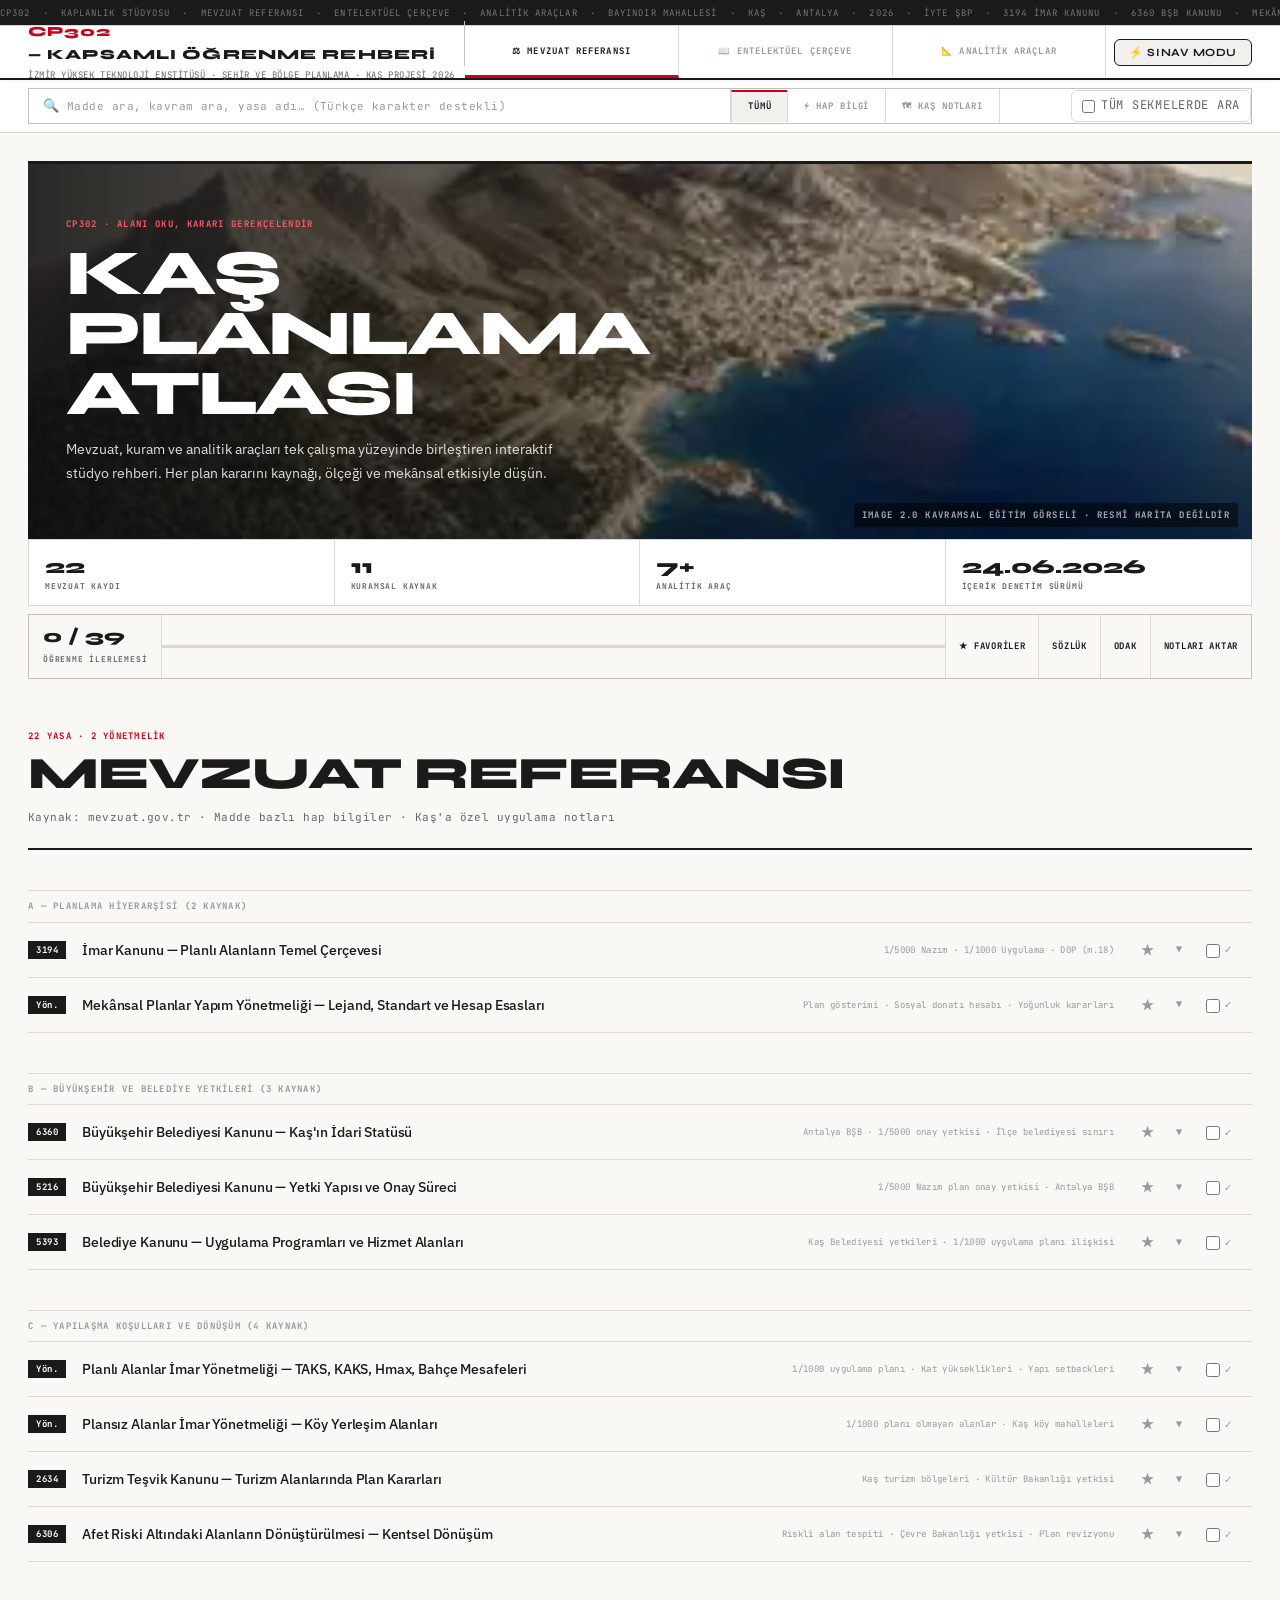
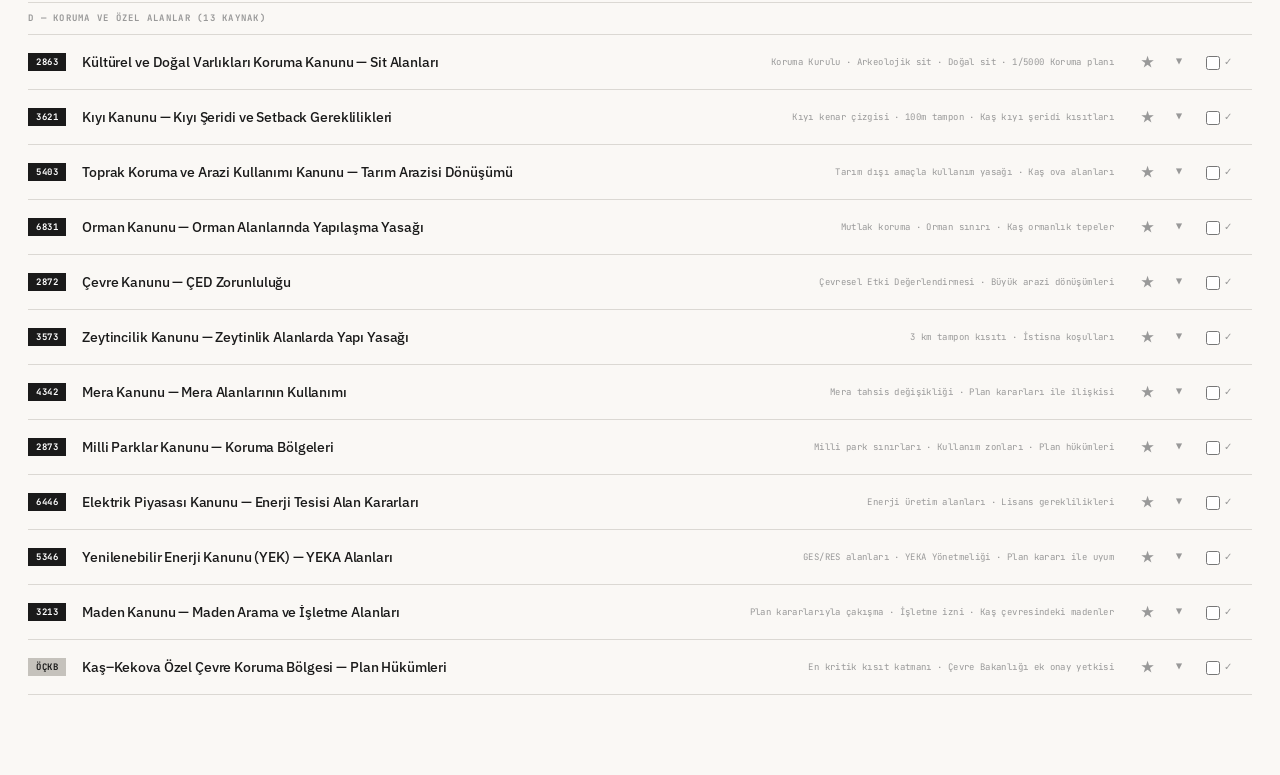
==== commit 54c786a6: "Complete CP302 interactive planning atlas upgrade" ====
--- a/index.html
+++ b/index.html
@@ -1,9 +1,11 @@
-﻿<!DOCTYPE html>
+<!DOCTYPE html>
 <html lang="tr">
 <head>
 <meta charset="UTF-8">
 <meta name="viewport" content="width=device-width, initial-scale=1.0">
-<title>CP302 — Kapsamlı Öğrenme Rehberi</title>
+<title>CP302 — Kaş Planlama Stüdyosu Atlası</title>
+<meta name="description" content="Kaş ve Bayındır için mevzuat, kuram, analitik araçlar ve kişisel çalışma özelliklerini birleştiren interaktif CP302 stüdyo rehberi.">
+<meta name="theme-color" content="#1a1a1a">
 <link rel="preconnect" href="https://fonts.googleapis.com">
 <link href="https://fonts.googleapis.com/css2?family=Syne:wght@700;800&family=IBM+Plex+Sans:ital,wght@0,300;0,400;0,500;0,600;1,400&family=JetBrains+Mono:wght@400;500;700&display=swap" rel="stylesheet">
 <style>
@@ -795,6 +797,7 @@
   .sinav-hap-ref { background: #1a1a1a !important; }
 }
 </style>
+<link rel="stylesheet" href="assets/css/enhancements.css">
 </head>
 <body>
 
@@ -3202,14 +3205,14 @@
   var takContent = document.getElementById('takvim-content');
   if (takContent) {
     var milestones = [
-      { tarih:'24 \u015eub 2025', tip:'Ba\u015flang\u0131\u00e7', label:'Ders Ba\u015flang\u0131c\u0131', detay:'Grup olu\u015fturma. Ara\u015ft\u0131rma Raporu ve 1/5000 Stratejik Plan ba\u015flat\u0131ld\u0131.', yasalar:'3194, 6360, 5216', renk:'var(--blue)' },
-      { tarih:'24 Mar 2025', tip:'MID JURY 1', label:'1/5000 Stratejik Plan', detay:'Stratejik planlar paydalar ile sunulur. SWOT analizi, vizyon, arazi kullan\u0131m kararlar\u0131.', yasalar:'3194/m.8 \u00b7 5216/m.7 \u00b7 Mek\u00e2nsal Planlar Y\u00f6n.', renk:'var(--amber)' },
-      { tarih:'14 Nis 2025', tip:'MID JURY 2', label:'1/5000 Uygulama Plan\u0131', detay:'1/5000 uygulama plan\u0131. DOP hesab\u0131, plan notlar\u0131, sosyal altyap\u0131 standard\u0131.', yasalar:'3194/m.18 \u00b7 Planl\u0131 Alanlar Y\u00f6n. \u00b7 6360', renk:'var(--amber)' },
-      { tarih:'24 Nis 2025', tip:'M\u0130DTERM', label:'Bireysel S\u0131nav (%15)', detay:'T\u00fcm lecture konular\u0131 ve mevzuat dahil yaz\u0131l\u0131 s\u0131nav.', yasalar:'T\u00fcm mevzuat', renk:'var(--red)' },
-      { tarih:'12 May 2025', tip:'MID JURY 3 Ön', label:'1/1000 \u00d6n Sunum (%25)', detay:'1/1000 plan\u0131n\u0131n \u00f6n sunumu. TAKS, KAKS, Hmax, yap\u0131 nizami, plan notlar\u0131.', yasalar:'Planl\u0131 Alanlar \u0130mar Y\u00f6n. \u00b7 3194/m.8', renk:'var(--amber)' },
-      { tarih:'22 May 2025', tip:'Teslim', label:'1/500 Kent Tasar\u0131m\u0131 Taslaklar\u0131', detay:'1/500 \u00f6l\u00e7e\u011finde kentsel tasar\u0131m pafta taslaklar\u0131 teslim.', yasalar:'Site Planning (Lynch & Hack) \u00b7 Lecture 7', renk:'var(--green)' },
-      { tarih:'2 Haz 2025', tip:'MID JURY 3', label:'1/1000 Final + 1/500 \u00d6n (%50+%25)', detay:'1/1000 plan\u0131 finali ve 1/500 kentsel tasar\u0131m \u00f6n pafta.', yasalar:'T\u00fcm planlama mevzuat\u0131', renk:'var(--amber)' },
-      { tarih:'19\u201322 Haz', tip:'F\u0130NAL JURY', label:'Final J\u00fcrisі', detay:'Stratejik + Uygulama + Kentsel Tasar\u0131m b\u00fct\u00fcnle\u015fik sunum.', yasalar:'T\u00fcm mevzuat + okuma listesi', renk:'var(--green)' }
+      { tarih:'Hafta 01', tip:'Ba\u015flang\u0131\u00e7', label:'Ders Ba\u015flang\u0131c\u0131', detay:'Grup olu\u015fturma. Ara\u015ft\u0131rma Raporu ve 1/5000 Stratejik Plan ba\u015flat\u0131ld\u0131.', yasalar:'3194, 6360, 5216', renk:'var(--blue)' },
+      { tarih:'Hafta 05', tip:'MID JURY 1', label:'1/5000 Stratejik Plan', detay:'Stratejik planlar paydalar ile sunulur. SWOT analizi, vizyon, arazi kullan\u0131m kararlar\u0131.', yasalar:'3194/m.8 \u00b7 5216/m.7 \u00b7 Mek\u00e2nsal Planlar Y\u00f6n.', renk:'var(--amber)' },
+      { tarih:'Hafta 08', tip:'MID JURY 2', label:'1/5000 Uygulama Plan\u0131', detay:'1/5000 uygulama plan\u0131. DOP hesab\u0131, plan notlar\u0131, sosyal altyap\u0131 standard\u0131.', yasalar:'3194/m.18 \u00b7 Planl\u0131 Alanlar Y\u00f6n. \u00b7 6360', renk:'var(--amber)' },
+      { tarih:'Ara Değerlendirme', tip:'M\u0130DTERM', label:'Bireysel S\u0131nav (%15)', detay:'T\u00fcm lecture konular\u0131 ve mevzuat dahil yaz\u0131l\u0131 s\u0131nav.', yasalar:'T\u00fcm mevzuat', renk:'var(--red)' },
+      { tarih:'Hafta 12', tip:'MID JURY 3 Ön', label:'1/1000 \u00d6n Sunum (%25)', detay:'1/1000 plan\u0131n\u0131n \u00f6n sunumu. TAKS, KAKS, Hmax, yap\u0131 nizami, plan notlar\u0131.', yasalar:'Planl\u0131 Alanlar \u0130mar Y\u00f6n. \u00b7 3194/m.8', renk:'var(--amber)' },
+      { tarih:'Hafta 14', tip:'Teslim', label:'1/500 Kent Tasar\u0131m\u0131 Taslaklar\u0131', detay:'1/500 \u00f6l\u00e7e\u011finde kentsel tasar\u0131m pafta taslaklar\u0131 teslim.', yasalar:'Site Planning (Lynch & Hack) \u00b7 Lecture 7', renk:'var(--green)' },
+      { tarih:'Hafta 16', tip:'MID JURY 3', label:'1/1000 Final + 1/500 \u00d6n (%50+%25)', detay:'1/1000 plan\u0131 finali ve 1/500 kentsel tasar\u0131m \u00f6n pafta.', yasalar:'T\u00fcm planlama mevzuat\u0131', renk:'var(--amber)' },
+      { tarih:'Final Haftası', tip:'F\u0130NAL JURY', label:'Final J\u00fcrisі', detay:'Stratejik + Uygulama + Kentsel Tasar\u0131m b\u00fct\u00fcnle\u015fik sunum.', yasalar:'T\u00fcm mevzuat + okuma listesi', renk:'var(--green)' }
     ];
     var th = '<div class="card card-info" style="margin-bottom:14px"><div class="card-title">J\u00fcri \u2014 Plan Tipi \u2014 Mevzuat Ba\u011flant\u0131s\u0131</div><p style="font-size:12.5px;color:var(--text-muted)">Her j\u00fcri farkl\u0131 bir plan \u00f6l\u00e7e\u011fi gerektirir.</p></div><div style="display:flex;flex-direction:column;gap:2px">';
     milestones.forEach(function(m) {
@@ -3316,5 +3319,6 @@
   this.style.color = document.getElementById('gridOverlay').classList.contains('visible') ? 'var(--red)' : '';
 });
 </script>
+<script src="assets/js/enhancements.js" defer></script>
 </body>
 </html>
--- a/assets/css/enhancements.css
+++ b/assets/css/enhancements.css
@@ -0,0 +1,14 @@
+/* CP302 Enhancement Layer — 2026 */
+:root{--focus:#0b63ce;--ok:#236b3a;--warn:#9a5a00;--shadow:0 18px 60px rgba(26,26,26,.12)}
+.skip-link{position:fixed;left:12px;top:-60px;z-index:12000;background:var(--text);color:#fff;padding:10px 14px;font:700 11px var(--font-mono);text-decoration:none}.skip-link:focus{top:12px}
+.atlas-hero{position:relative;min-height:360px;margin:28px 0 0;border-top:3px solid var(--text);border-bottom:1px solid var(--border);overflow:hidden;background:#d8d0c4 url('../images/kas-planning-atlas.webp') center/cover no-repeat;color:#fff;isolation:isolate}.atlas-hero:after{content:'';position:absolute;inset:0;background:linear-gradient(90deg,rgba(16,16,16,.88),rgba(16,16,16,.57) 43%,rgba(16,16,16,.05) 78%);z-index:-1}.atlas-copy{width:min(590px,90%);padding:54px 38px}.atlas-kicker,.atlas-caption{font:700 9px var(--font-mono);letter-spacing:.15em;text-transform:uppercase}.atlas-kicker{color:#ff5668}.atlas-title{font:800 clamp(32px,5vw,68px)/.94 var(--font-display);letter-spacing:-.035em;text-transform:uppercase;margin:14px 0}.atlas-desc{max-width:540px;font:400 14px/1.65 var(--font-body);color:rgba(255,255,255,.86)}.atlas-caption{position:absolute;right:14px;bottom:12px;color:rgba(255,255,255,.65);background:rgba(0,0,0,.52);padding:6px 8px}
+.trust-strip{display:grid;grid-template-columns:repeat(4,1fr);border:1px solid var(--border);border-top:0;background:var(--surface);margin-bottom:8px}.trust-item{padding:14px 16px;border-right:1px solid var(--border)}.trust-item:last-child{border-right:0}.trust-value{font:800 20px var(--font-display)}.trust-label{font:700 8px var(--font-mono);text-transform:uppercase;letter-spacing:.1em;color:var(--text-muted);margin-top:2px}
+.study-toolbar{position:sticky;top:105px;z-index:80;display:flex;align-items:center;margin:0 0 18px;border:1px solid var(--border-rule);background:rgba(250,248,245,.96);backdrop-filter:blur(12px)}.study-stat{padding:10px 14px;border-right:1px solid var(--border);min-width:124px}.study-stat strong{display:block;font:800 18px var(--font-display)}.study-stat span{font:700 8px var(--font-mono);letter-spacing:.1em;text-transform:uppercase;color:var(--text-muted)}.study-progress{height:3px;background:var(--border);flex:1;min-width:70px}.study-progress>i{display:block;height:100%;width:0;background:var(--red);transition:width .25s ease}.tool-btn{align-self:stretch;padding:0 13px;border:0;border-left:1px solid var(--border);background:transparent;color:var(--text);font:700 9px var(--font-mono);letter-spacing:.08em;text-transform:uppercase;cursor:pointer}.tool-btn:hover,.tool-btn[aria-pressed=true]{background:var(--text);color:#fff}.tool-btn:focus-visible,.acc-trigger:focus-visible,.pill:focus-visible,.tab-btn:focus-visible,input:focus-visible,textarea:focus-visible,select:focus-visible{outline:3px solid var(--focus);outline-offset:2px}
+.acc-item{position:relative}.item-tools{display:flex;align-items:center;gap:4px;margin-left:4px}.item-tool{display:inline-grid;place-items:center;width:26px;height:26px;border:1px solid transparent;color:var(--text-faint);font:700 14px var(--font-mono);cursor:pointer}.item-tool:hover,.item-tool.active{border-color:var(--border-rule);color:var(--red);background:var(--surface)}.acc-item.is-favorite>.acc-trigger{box-shadow:inset 3px 0 var(--red)}
+.study-note{margin:12px 0 0;border-top:1px solid var(--border);padding-top:12px}.study-note label{display:block;font:700 9px var(--font-mono);letter-spacing:.1em;text-transform:uppercase;color:var(--text-muted);margin-bottom:6px}.study-note textarea{width:100%;min-height:82px;resize:vertical;padding:10px 12px;border:1px solid var(--border-rule);background:var(--surface);color:var(--text);font:400 12px/1.55 var(--font-body)}.note-state{display:block;text-align:right;font:500 8px var(--font-mono);color:var(--text-faint);margin-top:4px}
+.source-assurance{display:flex;flex-wrap:wrap;align-items:center;gap:7px;margin:8px 0 14px;padding:9px 10px;border:1px solid var(--border);background:var(--surface);font:600 9px var(--font-mono)}.source-assurance[data-state=review]{border-left:3px solid var(--warn)}.source-assurance[data-state=verified]{border-left:3px solid var(--ok)}.source-assurance a{margin-left:auto;color:var(--red)}
+.scenario-lab{border:2px solid var(--text);margin:28px 0;background:var(--surface)}.lab-head{display:flex;justify-content:space-between;gap:20px;padding:15px 18px;background:var(--text);color:#fff}.lab-head h2{font:800 18px var(--font-display);text-transform:uppercase}.lab-head span{font:500 9px var(--font-mono);color:#aaa}.lab-grid{display:grid;grid-template-columns:1fr 1.15fr}.lab-controls{padding:20px;border-right:1px solid var(--border)}.lab-control{margin-bottom:18px}.lab-control label{display:flex;justify-content:space-between;font:700 9px var(--font-mono);text-transform:uppercase;letter-spacing:.08em}.lab-control output{color:var(--red)}.lab-control input{width:100%;accent-color:var(--red);margin-top:9px}.lab-visual{padding:20px;display:grid;grid-template-rows:1fr auto;min-height:330px;background:linear-gradient(var(--border-soft) 1px,transparent 1px),linear-gradient(90deg,var(--border-soft) 1px,transparent 1px);background-size:24px 24px}.parcel-stage{position:relative;display:flex;align-items:flex-end;justify-content:center;border:1px solid var(--border-rule);background:rgba(250,248,245,.75);overflow:hidden}.building-mass{width:45%;min-height:28px;background:var(--text);border-top:5px solid var(--red);transition:width .25s,height .25s}.lab-results{display:grid;grid-template-columns:repeat(3,1fr);background:var(--surface);border:1px solid var(--border-rule);margin-top:12px}.lab-result{padding:10px;border-right:1px solid var(--border)}.lab-result:last-child{border-right:0}.lab-result b{display:block;font:800 18px var(--font-display)}.lab-result small{font:700 8px var(--font-mono);text-transform:uppercase;color:var(--text-muted)}
+.cp-dialog{width:min(720px,calc(100% - 28px));max-height:80vh;border:2px solid var(--text);padding:0;background:var(--bg);box-shadow:var(--shadow)}.cp-dialog::backdrop{background:rgba(0,0,0,.55)}.dialog-head{position:sticky;top:0;display:flex;align-items:center;padding:14px 18px;background:var(--text);color:#fff}.dialog-head h2{flex:1;font:800 18px var(--font-display);text-transform:uppercase}.dialog-close{border:1px solid #666;background:transparent;color:#fff;padding:6px 10px;cursor:pointer}.dialog-body{padding:18px;overflow:auto}.glossary-grid{display:grid;grid-template-columns:repeat(2,1fr);gap:8px}.term{padding:12px;border:1px solid var(--border);background:var(--surface)}.term b{display:block;font:800 13px var(--font-mono);color:var(--red)}.term p{font-size:12px;color:var(--text-muted);margin-top:4px}
+.focus-study .ticker-bar,.focus-study .atlas-hero,.focus-study .trust-strip,.focus-study .section-desc,.focus-study .group-label{display:none}.focus-study .main{max-width:980px}.focus-study .section-header{padding-top:20px}#gridToggleBtn{display:none!important}.toast{position:fixed;right:18px;bottom:18px;z-index:15000;background:var(--text);color:#fff;padding:10px 14px;font:600 10px var(--font-mono);box-shadow:var(--shadow);animation:fadeUp .18s ease}
+@media(max-width:900px){.atlas-hero{min-height:310px}.atlas-copy{padding:38px 22px}.trust-strip{grid-template-columns:1fr 1fr}.trust-item:nth-child(2){border-right:0}.study-toolbar{top:132px;overflow-x:auto}.study-progress{display:none}.tool-btn{min-height:50px}.lab-grid{grid-template-columns:1fr}.lab-controls{border-right:0;border-bottom:1px solid var(--border)}.glossary-grid{grid-template-columns:1fr}.source-assurance a{width:100%;margin-left:0}.topbar,.searchbar-wrap{padding-left:12px;padding-right:12px}.main{padding-left:14px;padding-right:14px}.searchbar-inner{overflow-x:auto}.filter-pills{min-width:max-content}}@media(max-width:560px){.atlas-title{font-size:34px}.atlas-caption{display:none}.trust-strip{grid-template-columns:1fr}.trust-item{border-right:0;border-bottom:1px solid var(--border)}.study-stat{min-width:108px}.tool-btn{padding:0 10px}.lab-results{grid-template-columns:1fr}.lab-result{border-right:0;border-bottom:1px solid var(--border)}}
+@media(prefers-reduced-motion:reduce){*,*:before,*:after{scroll-behavior:auto!important;animation-duration:.01ms!important;animation-iteration-count:1!important;transition-duration:.01ms!important}.ticker-track{animation:none!important}}@media print{.ticker-bar,.topbar,.searchbar-wrap,.atlas-hero,.trust-strip,.study-toolbar,.item-tools,.study-note,.scenario-lab,#gridToggleBtn{display:none!important}.main{max-width:none;padding:0}.acc-body{max-height:none!important}.acc-item{break-inside:avoid}}
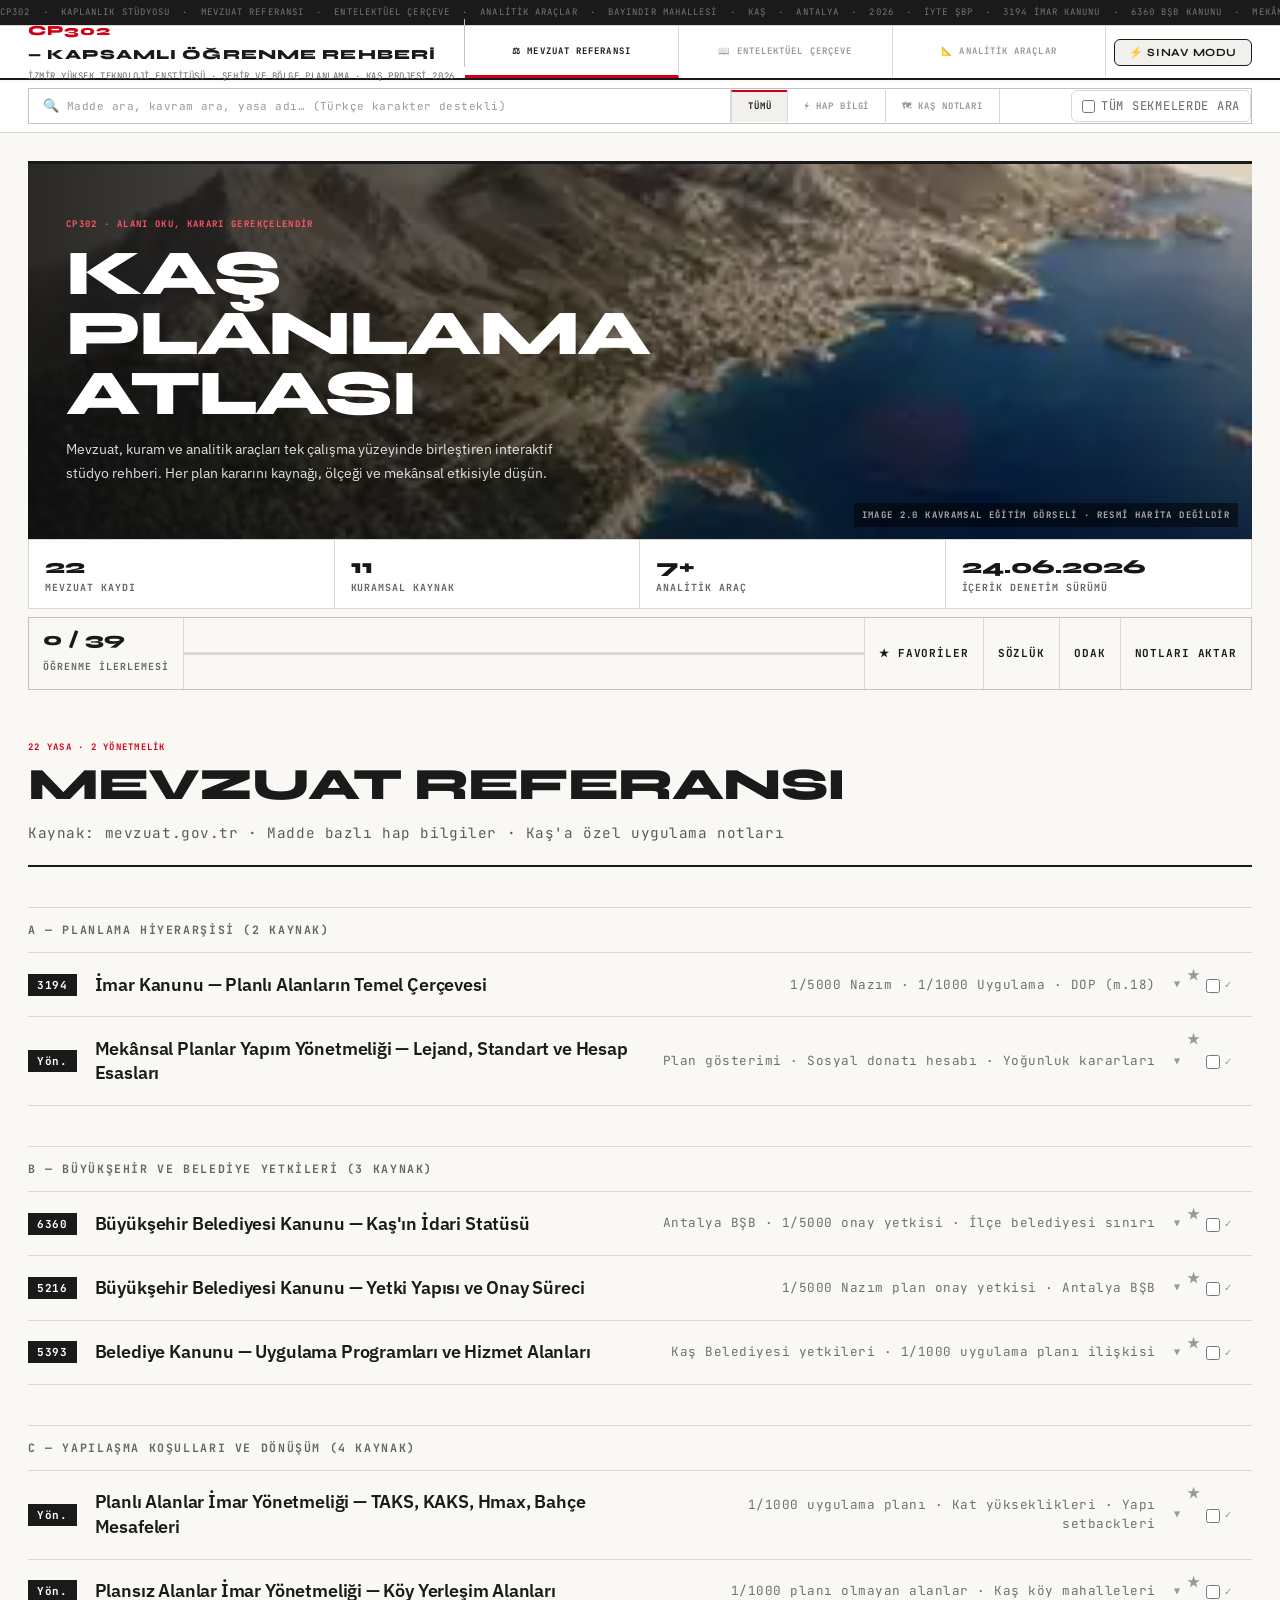
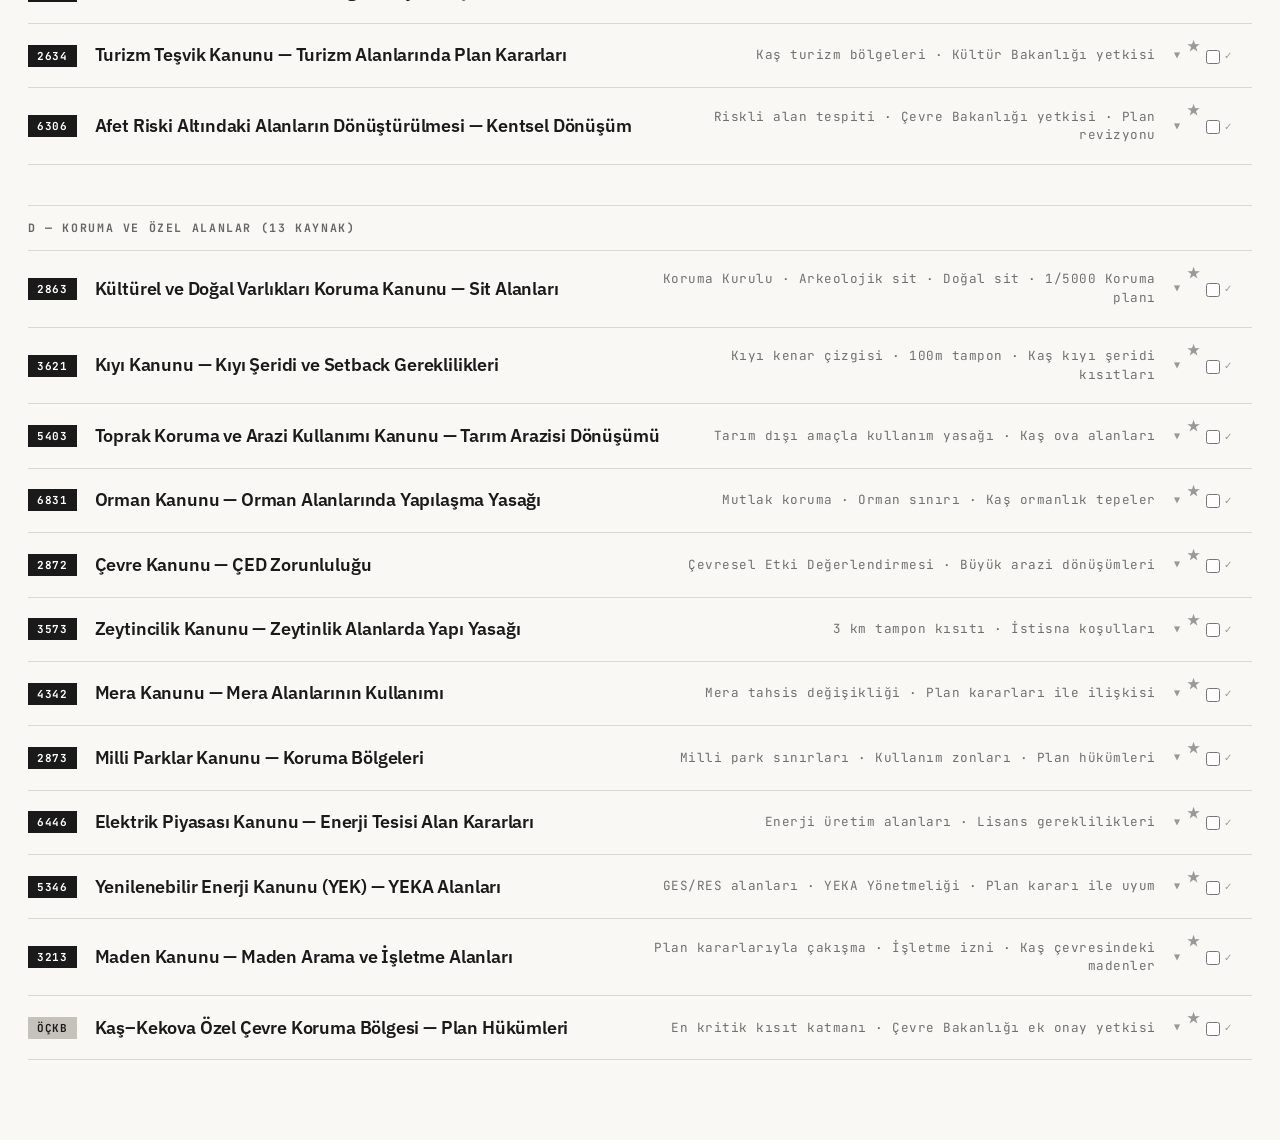
==== commit 88ec0dcb: "Enable readability and learning tools" ====
--- a/index.html
+++ b/index.html
@@ -798,6 +798,7 @@
 }
 </style>
 <link rel="stylesheet" href="assets/css/enhancements.css">
+<link rel="stylesheet" href="assets/css/readability.css">
 </head>
 <body>
 
@@ -3320,5 +3321,6 @@
 });
 </script>
 <script src="assets/js/enhancements.js" defer></script>
+<script src="assets/js/learning-tools.js" defer></script>
 </body>
 </html>
--- a/assets/css/enhancements.css
+++ b/assets/css/enhancements.css
@@ -4,7 +4,7 @@
 .atlas-hero{position:relative;min-height:360px;margin:28px 0 0;border-top:3px solid var(--text);border-bottom:1px solid var(--border);overflow:hidden;background:#d8d0c4 url('../images/kas-planning-atlas.webp') center/cover no-repeat;color:#fff;isolation:isolate}.atlas-hero:after{content:'';position:absolute;inset:0;background:linear-gradient(90deg,rgba(16,16,16,.88),rgba(16,16,16,.57) 43%,rgba(16,16,16,.05) 78%);z-index:-1}.atlas-copy{width:min(590px,90%);padding:54px 38px}.atlas-kicker,.atlas-caption{font:700 9px var(--font-mono);letter-spacing:.15em;text-transform:uppercase}.atlas-kicker{color:#ff5668}.atlas-title{font:800 clamp(32px,5vw,68px)/.94 var(--font-display);letter-spacing:-.035em;text-transform:uppercase;margin:14px 0}.atlas-desc{max-width:540px;font:400 14px/1.65 var(--font-body);color:rgba(255,255,255,.86)}.atlas-caption{position:absolute;right:14px;bottom:12px;color:rgba(255,255,255,.65);background:rgba(0,0,0,.52);padding:6px 8px}
 .trust-strip{display:grid;grid-template-columns:repeat(4,1fr);border:1px solid var(--border);border-top:0;background:var(--surface);margin-bottom:8px}.trust-item{padding:14px 16px;border-right:1px solid var(--border)}.trust-item:last-child{border-right:0}.trust-value{font:800 20px var(--font-display)}.trust-label{font:700 8px var(--font-mono);text-transform:uppercase;letter-spacing:.1em;color:var(--text-muted);margin-top:2px}
 .study-toolbar{position:sticky;top:105px;z-index:80;display:flex;align-items:center;margin:0 0 18px;border:1px solid var(--border-rule);background:rgba(250,248,245,.96);backdrop-filter:blur(12px)}.study-stat{padding:10px 14px;border-right:1px solid var(--border);min-width:124px}.study-stat strong{display:block;font:800 18px var(--font-display)}.study-stat span{font:700 8px var(--font-mono);letter-spacing:.1em;text-transform:uppercase;color:var(--text-muted)}.study-progress{height:3px;background:var(--border);flex:1;min-width:70px}.study-progress>i{display:block;height:100%;width:0;background:var(--red);transition:width .25s ease}.tool-btn{align-self:stretch;padding:0 13px;border:0;border-left:1px solid var(--border);background:transparent;color:var(--text);font:700 9px var(--font-mono);letter-spacing:.08em;text-transform:uppercase;cursor:pointer}.tool-btn:hover,.tool-btn[aria-pressed=true]{background:var(--text);color:#fff}.tool-btn:focus-visible,.acc-trigger:focus-visible,.pill:focus-visible,.tab-btn:focus-visible,input:focus-visible,textarea:focus-visible,select:focus-visible{outline:3px solid var(--focus);outline-offset:2px}
-.acc-item{position:relative}.item-tools{display:flex;align-items:center;gap:4px;margin-left:4px}.item-tool{display:inline-grid;place-items:center;width:26px;height:26px;border:1px solid transparent;color:var(--text-faint);font:700 14px var(--font-mono);cursor:pointer}.item-tool:hover,.item-tool.active{border-color:var(--border-rule);color:var(--red);background:var(--surface)}.acc-item.is-favorite>.acc-trigger{box-shadow:inset 3px 0 var(--red)}
+.acc-item{position:relative}.item-tools{position:absolute;right:46px;top:9px;z-index:3;display:flex;align-items:center;gap:4px}.item-tool{display:inline-grid;place-items:center;width:26px;height:26px;border:1px solid transparent;color:var(--text-faint);font:700 14px var(--font-mono);cursor:pointer}.item-tool:hover,.item-tool.active{border-color:var(--border-rule);color:var(--red);background:var(--surface)}.acc-item.is-favorite>.acc-trigger{box-shadow:inset 3px 0 var(--red)}
 .study-note{margin:12px 0 0;border-top:1px solid var(--border);padding-top:12px}.study-note label{display:block;font:700 9px var(--font-mono);letter-spacing:.1em;text-transform:uppercase;color:var(--text-muted);margin-bottom:6px}.study-note textarea{width:100%;min-height:82px;resize:vertical;padding:10px 12px;border:1px solid var(--border-rule);background:var(--surface);color:var(--text);font:400 12px/1.55 var(--font-body)}.note-state{display:block;text-align:right;font:500 8px var(--font-mono);color:var(--text-faint);margin-top:4px}
 .source-assurance{display:flex;flex-wrap:wrap;align-items:center;gap:7px;margin:8px 0 14px;padding:9px 10px;border:1px solid var(--border);background:var(--surface);font:600 9px var(--font-mono)}.source-assurance[data-state=review]{border-left:3px solid var(--warn)}.source-assurance[data-state=verified]{border-left:3px solid var(--ok)}.source-assurance a{margin-left:auto;color:var(--red)}
 .scenario-lab{border:2px solid var(--text);margin:28px 0;background:var(--surface)}.lab-head{display:flex;justify-content:space-between;gap:20px;padding:15px 18px;background:var(--text);color:#fff}.lab-head h2{font:800 18px var(--font-display);text-transform:uppercase}.lab-head span{font:500 9px var(--font-mono);color:#aaa}.lab-grid{display:grid;grid-template-columns:1fr 1.15fr}.lab-controls{padding:20px;border-right:1px solid var(--border)}.lab-control{margin-bottom:18px}.lab-control label{display:flex;justify-content:space-between;font:700 9px var(--font-mono);text-transform:uppercase;letter-spacing:.08em}.lab-control output{color:var(--red)}.lab-control input{width:100%;accent-color:var(--red);margin-top:9px}.lab-visual{padding:20px;display:grid;grid-template-rows:1fr auto;min-height:330px;background:linear-gradient(var(--border-soft) 1px,transparent 1px),linear-gradient(90deg,var(--border-soft) 1px,transparent 1px);background-size:24px 24px}.parcel-stage{position:relative;display:flex;align-items:flex-end;justify-content:center;border:1px solid var(--border-rule);background:rgba(250,248,245,.75);overflow:hidden}.building-mass{width:45%;min-height:28px;background:var(--text);border-top:5px solid var(--red);transition:width .25s,height .25s}.lab-results{display:grid;grid-template-columns:repeat(3,1fr);background:var(--surface);border:1px solid var(--border-rule);margin-top:12px}.lab-result{padding:10px;border-right:1px solid var(--border)}.lab-result:last-child{border-right:0}.lab-result b{display:block;font:800 18px var(--font-display)}.lab-result small{font:700 8px var(--font-mono);text-transform:uppercase;color:var(--text-muted)}
@@ -12,3 +12,16 @@
 .focus-study .ticker-bar,.focus-study .atlas-hero,.focus-study .trust-strip,.focus-study .section-desc,.focus-study .group-label{display:none}.focus-study .main{max-width:980px}.focus-study .section-header{padding-top:20px}#gridToggleBtn{display:none!important}.toast{position:fixed;right:18px;bottom:18px;z-index:15000;background:var(--text);color:#fff;padding:10px 14px;font:600 10px var(--font-mono);box-shadow:var(--shadow);animation:fadeUp .18s ease}
 @media(max-width:900px){.atlas-hero{min-height:310px}.atlas-copy{padding:38px 22px}.trust-strip{grid-template-columns:1fr 1fr}.trust-item:nth-child(2){border-right:0}.study-toolbar{top:132px;overflow-x:auto}.study-progress{display:none}.tool-btn{min-height:50px}.lab-grid{grid-template-columns:1fr}.lab-controls{border-right:0;border-bottom:1px solid var(--border)}.glossary-grid{grid-template-columns:1fr}.source-assurance a{width:100%;margin-left:0}.topbar,.searchbar-wrap{padding-left:12px;padding-right:12px}.main{padding-left:14px;padding-right:14px}.searchbar-inner{overflow-x:auto}.filter-pills{min-width:max-content}}@media(max-width:560px){.atlas-title{font-size:34px}.atlas-caption{display:none}.trust-strip{grid-template-columns:1fr}.trust-item{border-right:0;border-bottom:1px solid var(--border)}.study-stat{min-width:108px}.tool-btn{padding:0 10px}.lab-results{grid-template-columns:1fr}.lab-result{border-right:0;border-bottom:1px solid var(--border)}}
 @media(prefers-reduced-motion:reduce){*,*:before,*:after{scroll-behavior:auto!important;animation-duration:.01ms!important;animation-iteration-count:1!important;transition-duration:.01ms!important}.ticker-track{animation:none!important}}@media print{.ticker-bar,.topbar,.searchbar-wrap,.atlas-hero,.trust-strip,.study-toolbar,.item-tools,.study-note,.scenario-lab,#gridToggleBtn{display:none!important}.main{max-width:none;padding:0}.acc-body{max-height:none!important}.acc-item{break-inside:avoid}}
+
+@media(max-width:900px){
+  .topbar{overflow:hidden}
+  .topbar-inner{width:100%;min-width:0}
+  .logo{width:100%;min-width:0;white-space:normal;padding-right:0;border-right:0}
+  .logo-sub{white-space:normal;overflow:hidden;text-overflow:ellipsis}
+  .tab-nav{width:100%;min-width:0;overflow-x:auto;overflow-y:hidden}
+  .tab-btn{flex:0 0 auto;min-width:150px}
+  .searchbar-wrap{overflow:hidden}
+  .searchbar-inner{width:100%;max-width:100%;overflow-x:auto;overflow-y:hidden}
+  .main{overflow-x:hidden}
+  .table-wrap{max-width:100%}
+}
--- a/assets/css/readability.css
+++ b/assets/css/readability.css
@@ -0,0 +1,19 @@
+/* CP302 Readability & Interaction Layer */
+:root{--reader-scale:1;--reading-width:78ch;--space-scale:1;--ink:#171717;--muted-readable:#5b5b5b}
+body{font-size:calc(15.5px * var(--reader-scale));line-height:1.72;color:var(--ink)}
+body[data-reader-size="large"]{--reader-scale:1.1}body[data-reader-size="xlarge"]{--reader-scale:1.2}
+body.reader-comfort{--space-scale:1.15}body.reader-contrast{--text:#0c0c0c;--text-muted:#454545;--text-faint:#666;--border:#c8c4bd;--border-soft:#d8d4cd;background:#fffdf9}
+.section-desc{font-size:calc(13px * var(--reader-scale));line-height:1.75;color:var(--muted-readable);max-width:86ch}.group-label{font-size:calc(10.5px * var(--reader-scale));color:#666;padding-block:12px}.acc-trigger{padding-block:calc(17px * var(--space-scale));gap:18px}.acc-label{font-size:calc(16px * var(--reader-scale));line-height:1.38;font-weight:600}.acc-sub{font-size:calc(11.5px * var(--reader-scale));line-height:1.45;color:#707070;max-width:42%;white-space:normal;text-align:right}.acc-no{font-size:calc(10px * var(--reader-scale));padding:4px 9px}.acc-content{font-size:calc(15px * var(--reader-scale));line-height:1.75;padding-bottom:30px}.acc-content p,.acc-content li{font-size:calc(15px * var(--reader-scale))!important;line-height:1.75!important}.acc-content ul,.acc-content ol{padding-left:1.4em}.acc-content li+li{margin-top:.4em}
+.card{padding:calc(20px * var(--space-scale)) calc(22px * var(--space-scale));margin-bottom:12px}.card-title{font-size:calc(10.5px * var(--reader-scale));line-height:1.45;margin-bottom:13px}.hap-text{font-size:calc(14px * var(--reader-scale));line-height:1.7}.hap-ref,.meta-chip,.warn-tag,.verify-tag{font-size:calc(10px * var(--reader-scale))}.hap-item{padding-block:12px}.source-meta{gap:6px}.meta-chip{padding:5px 9px}.source-assurance{font-size:calc(11px * var(--reader-scale));line-height:1.55;padding:12px 14px;gap:10px}.book-author{font-size:calc(11.5px * var(--reader-scale));line-height:1.55}.book-title{font-size:calc(24px * var(--reader-scale))}.formula-name{font-size:calc(10.5px * var(--reader-scale))}.formula-example{font-size:calc(13px * var(--reader-scale));line-height:1.65;padding:12px 15px}.diagram-title{font-size:calc(10.5px * var(--reader-scale))}
+table{font-size:calc(13.5px * var(--reader-scale));line-height:1.62}th{font-size:calc(10px * var(--reader-scale));padding:12px 15px}td{font-size:calc(13.5px * var(--reader-scale));line-height:1.62;padding:12px 15px}td code,td .mono{font-size:calc(11px * var(--reader-scale))}
+.tool-btn{font-size:calc(10px * var(--reader-scale));min-height:48px;padding-inline:14px}.study-stat span,.trust-label{font-size:calc(9px * var(--reader-scale))}.study-note label{font-size:calc(10px * var(--reader-scale))}.study-note textarea{font-size:calc(14px * var(--reader-scale));line-height:1.65;min-height:110px}.note-state{font-size:calc(10px * var(--reader-scale))}.term b{font-size:calc(14px * var(--reader-scale))}.term p{font-size:calc(13.5px * var(--reader-scale));line-height:1.65}
+.reader-controls{display:flex;align-self:stretch;border-left:1px solid var(--border)}.reader-btn{min-width:39px;border:0;border-right:1px solid var(--border);background:transparent;font:700 12px var(--font-mono);cursor:pointer;color:var(--text)}.reader-btn:hover,.reader-btn.active{background:var(--red);color:#fff}.reader-btn[aria-label="Okuma ayarları"]{min-width:68px;font-size:9px;letter-spacing:.08em;text-transform:uppercase}
+.learning-paths{margin:24px 0 34px;border-top:2px solid var(--text)}.learning-paths-head{display:flex;align-items:end;justify-content:space-between;gap:24px;padding:18px 0 13px}.learning-paths-head h2{font:800 clamp(22px,3vw,34px)/1 var(--font-display);text-transform:uppercase}.learning-paths-head p{font-size:13px;color:var(--text-muted);max-width:58ch}.path-grid{display:grid;grid-template-columns:repeat(3,1fr);border:1px solid var(--border-rule)}.path-card{display:flex;flex-direction:column;gap:10px;min-height:190px;padding:21px;border:0;border-right:1px solid var(--border);background:var(--surface);text-align:left;cursor:pointer}.path-card:last-child{border-right:0}.path-card:hover{background:var(--card)}.path-no{font:700 10px var(--font-mono);color:var(--red);letter-spacing:.1em}.path-card strong{font:800 19px/1.1 var(--font-display);text-transform:uppercase}.path-card span{font-size:13.5px;line-height:1.62;color:var(--text-muted)}.path-card em{margin-top:auto;font:700 9px var(--font-mono);color:var(--text);text-transform:uppercase;letter-spacing:.08em;font-style:normal}
+.content-compass{display:grid;grid-template-columns:repeat(3,1fr);margin:0 0 26px;border:1px solid var(--border-rule);background:var(--surface)}.compass-cell{padding:17px;border-right:1px solid var(--border)}.compass-cell:last-child{border-right:0}.compass-cell b{display:block;font:700 10px var(--font-mono);letter-spacing:.09em;text-transform:uppercase;color:var(--red);margin-bottom:7px}.compass-cell p{font-size:13.5px;line-height:1.58;color:var(--text-muted)}
+.context-ribbon{display:flex;flex-wrap:wrap;gap:6px;margin:0 0 14px}.context-chip{display:inline-flex;align-items:center;gap:5px;padding:5px 8px;border:1px solid var(--border-rule);background:var(--surface);font:700 9.5px var(--font-mono);letter-spacing:.04em;color:var(--text-muted)}.context-chip:first-child{border-color:var(--red);color:var(--red)}
+.study-card{min-height:270px;padding:28px;border:2px solid var(--text);background:var(--surface);display:flex;flex-direction:column}.study-card-meta{font:700 10px var(--font-mono);letter-spacing:.12em;text-transform:uppercase;color:var(--red)}.study-card-question{font:800 clamp(22px,4vw,34px)/1.17 var(--font-display);margin:24px 0}.study-card-answer{display:none;margin-top:auto;padding-top:18px;border-top:1px solid var(--border);font-size:16px;line-height:1.72}.study-card.revealed .study-card-answer{display:block}.study-card-actions{display:flex;gap:7px;margin-top:16px}.study-action{padding:10px 13px;border:1px solid var(--text);background:transparent;font:700 10px var(--font-mono);text-transform:uppercase;cursor:pointer}.study-action:hover,.study-action.primary{background:var(--text);color:#fff}.study-score{font:700 10px var(--font-mono);color:var(--text-muted);margin-left:auto;align-self:center}
+.reader-settings{display:grid;gap:20px}.setting-group{border-top:1px solid var(--border);padding-top:14px}.setting-group h3{font:800 15px var(--font-display);text-transform:uppercase;margin-bottom:10px}.setting-options{display:flex;flex-wrap:wrap;gap:7px}.setting-option{padding:9px 12px;border:1px solid var(--border-rule);background:var(--surface);font:700 10px var(--font-mono);cursor:pointer}.setting-option.active{background:var(--text);color:#fff}.reading-sample{max-width:65ch;padding:17px;background:var(--card);font-size:15px;line-height:1.72}
+body.reader-narrow .acc-content>*,body.reader-narrow .card p,body.reader-narrow td{max-width:var(--reading-width)}body.reader-narrow .acc-content>.table-wrap,body.reader-narrow .acc-content>.grid-2,body.reader-narrow .acc-content>.grid-3,body.reader-narrow .acc-content>.diagram-wrap{max-width:100%}
+@media(max-width:1100px){.reader-controls{order:3}.study-toolbar{flex-wrap:wrap}.study-progress{min-width:120px}.path-grid{grid-template-columns:1fr}.path-card{min-height:0;border-right:0;border-bottom:1px solid var(--border)}.path-card:last-child{border-bottom:0}.content-compass{grid-template-columns:1fr}.compass-cell{border-right:0;border-bottom:1px solid var(--border)}.compass-cell:last-child{border-bottom:0}}
+@media(max-width:700px){body{font-size:calc(15px * var(--reader-scale))}.section-title{font-size:clamp(30px,11vw,46px)}.acc-label{font-size:calc(15px * var(--reader-scale))}.acc-sub{display:none}.acc-trigger{padding-right:78px}.learning-paths-head{align-items:start;flex-direction:column}.reader-controls{width:100%;border-top:1px solid var(--border);border-left:0}.reader-btn{min-height:42px;flex:1}.study-card-actions{flex-wrap:wrap}.study-score{width:100%;margin-left:0}.content-compass{margin-bottom:18px}}
+@media print{.reader-controls,.learning-paths,.content-compass,.context-ribbon{display:none!important}}
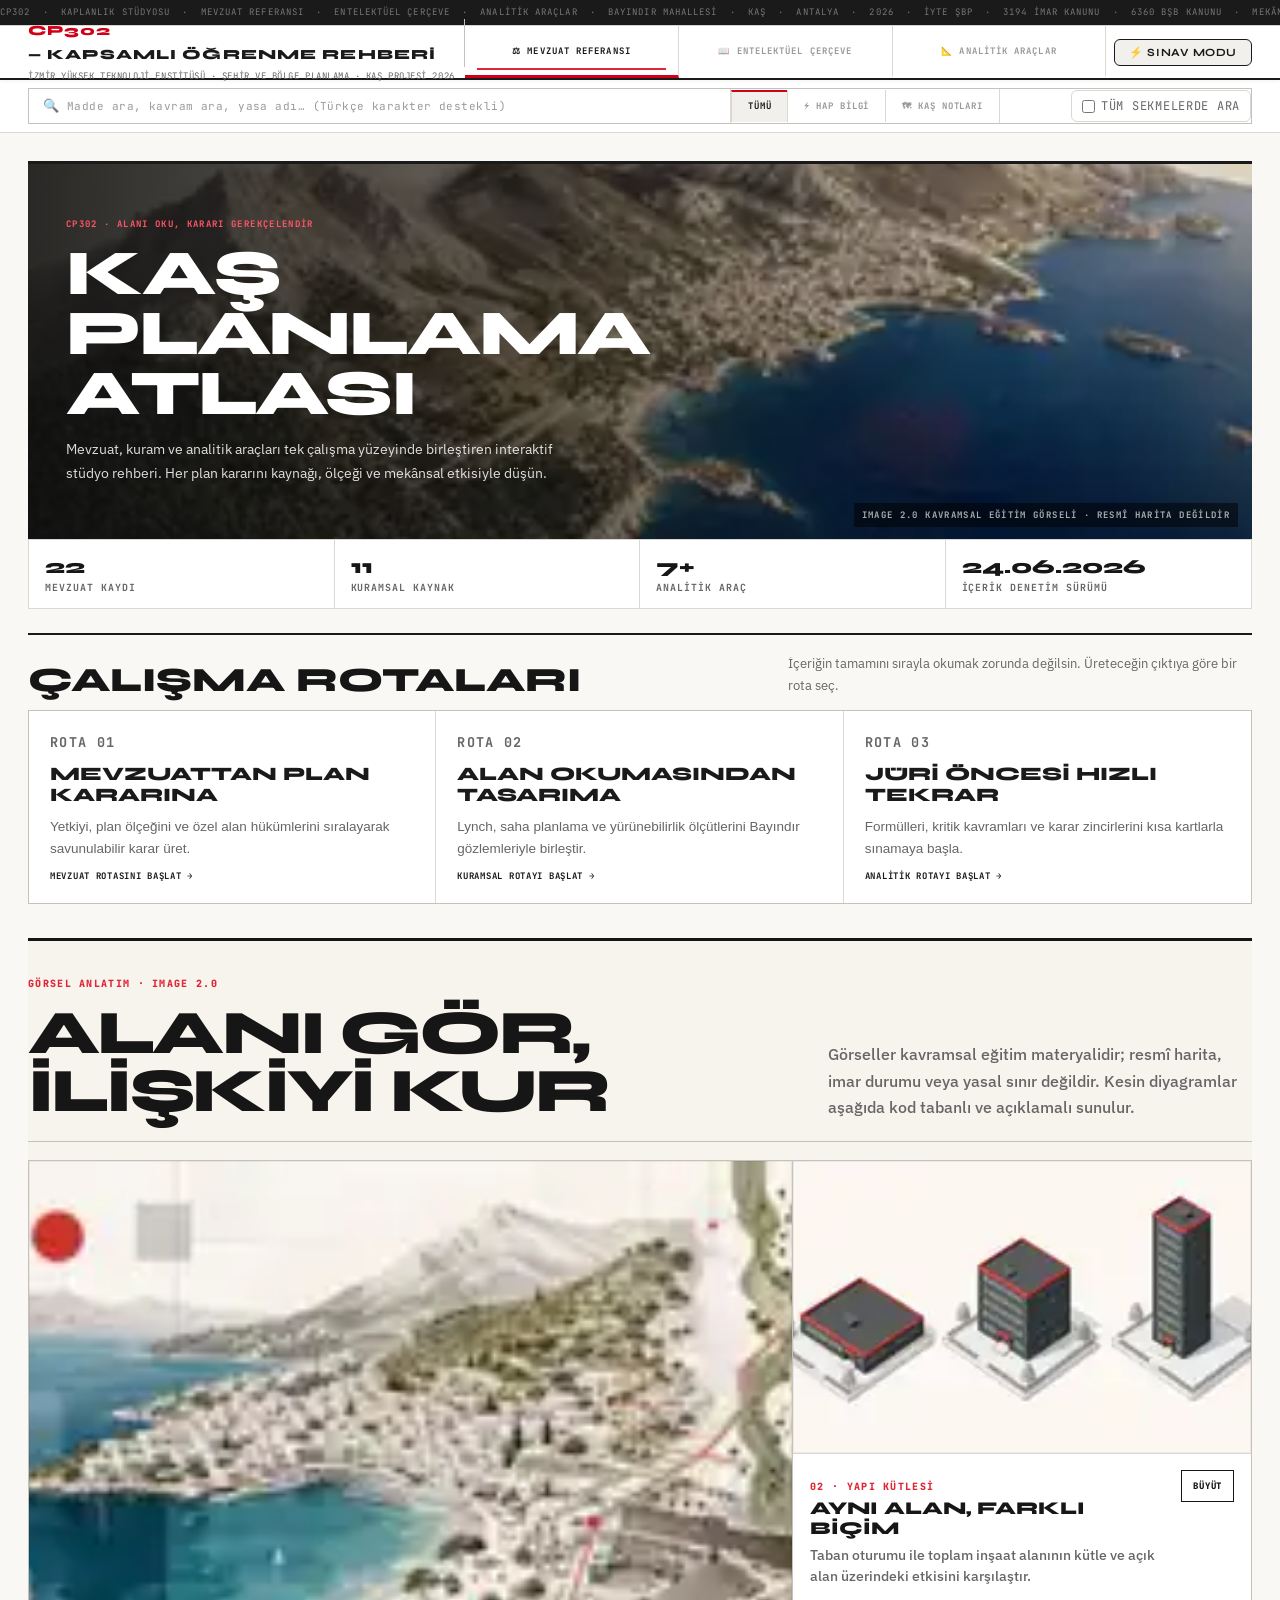
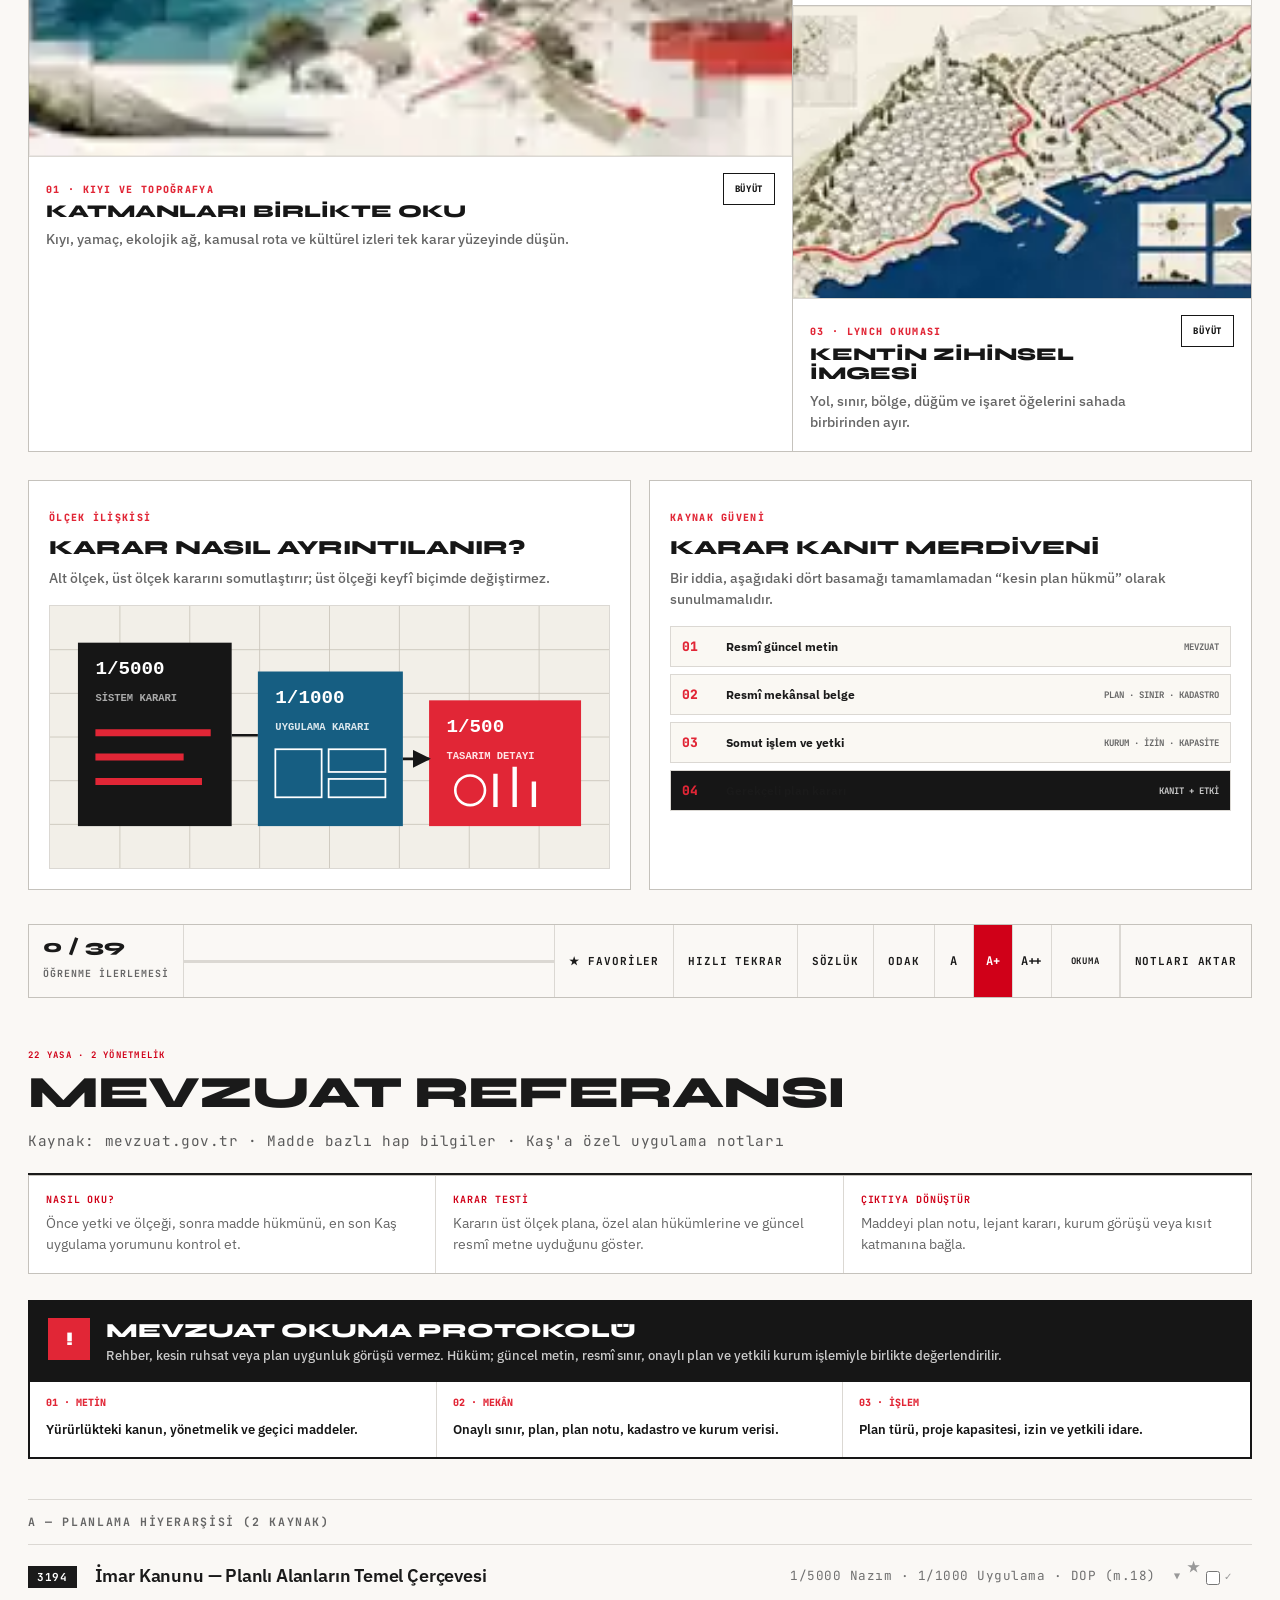
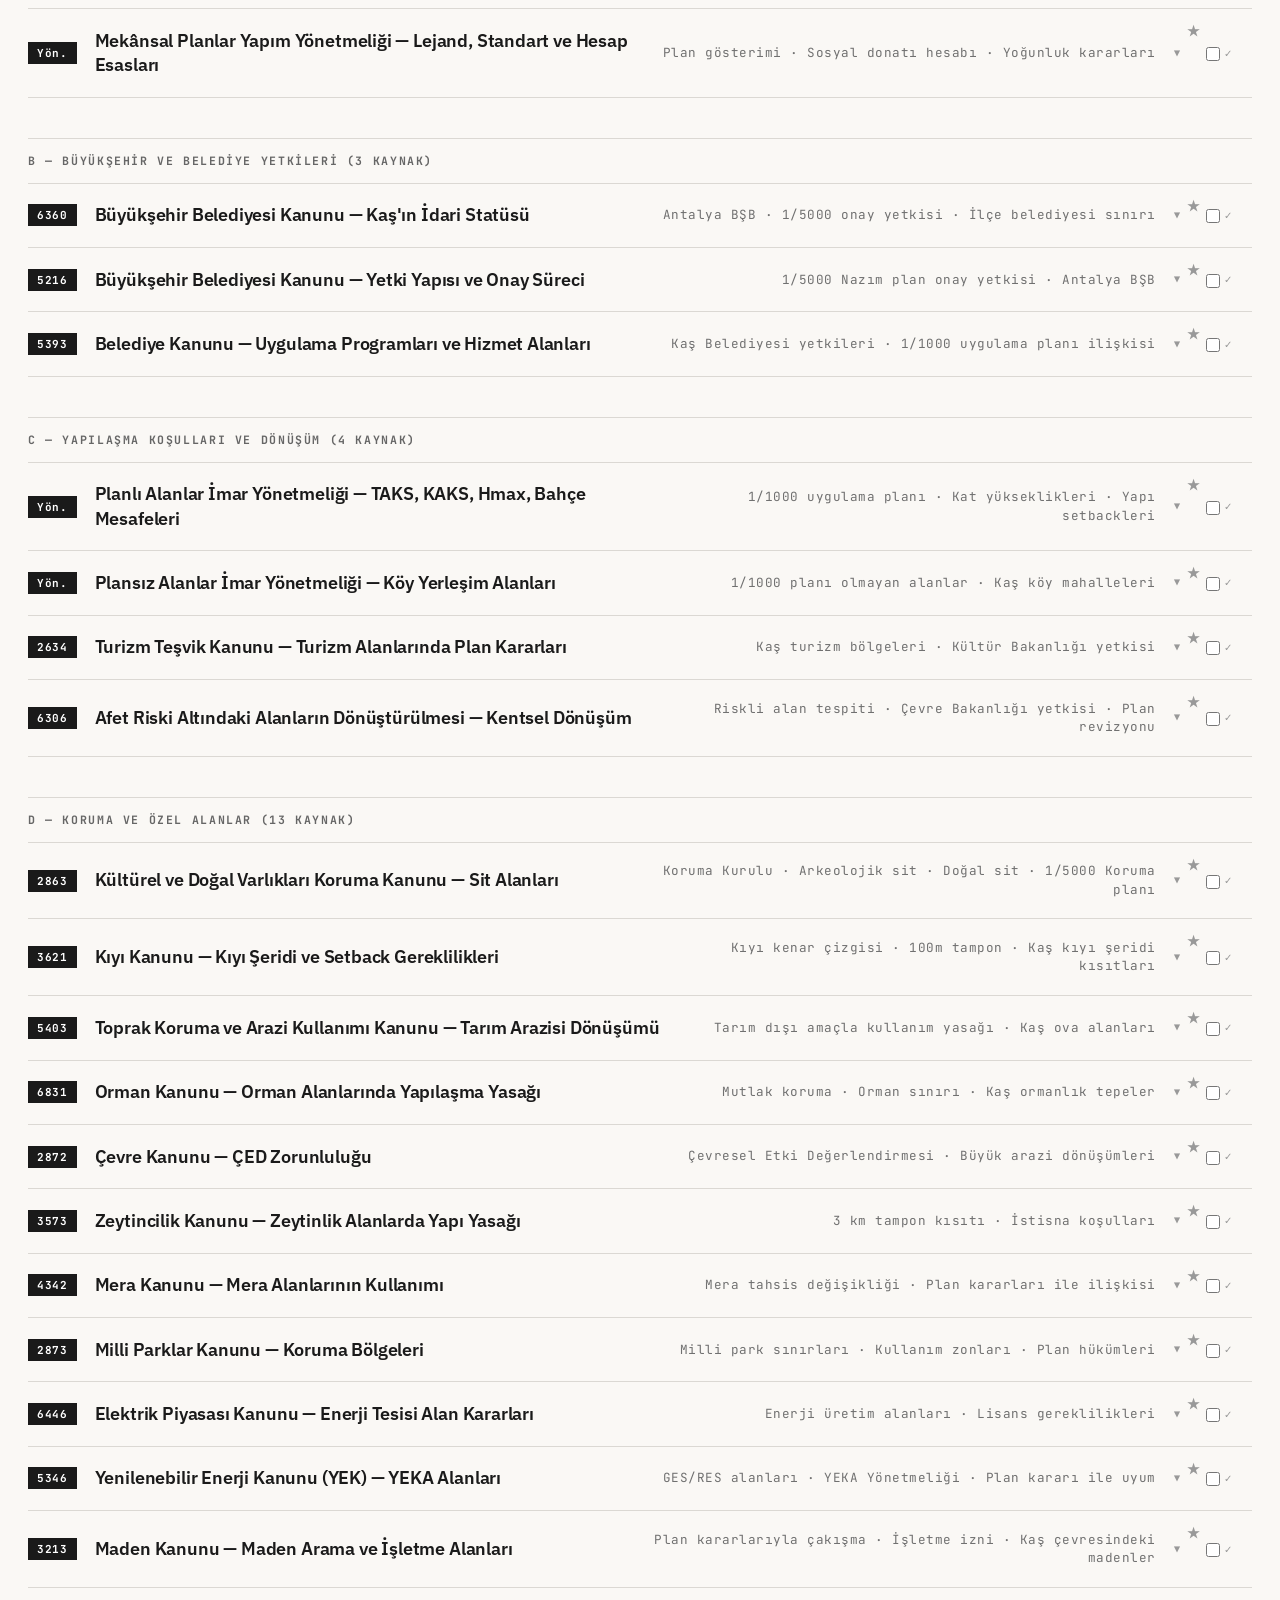
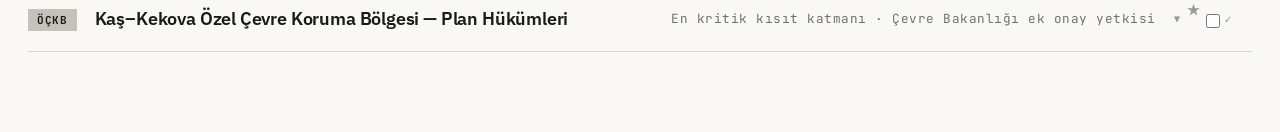
==== commit cfeae3f4: "feat: activate Image 2.0 visual story and verified content" ====
--- a/index.html
+++ b/index.html
@@ -799,6 +799,7 @@
 </style>
 <link rel="stylesheet" href="assets/css/enhancements.css">
 <link rel="stylesheet" href="assets/css/readability.css">
+  <link rel="stylesheet" href="assets/css/visual-story.css">
 </head>
 <body>
 
@@ -3322,5 +3323,7 @@
 </script>
 <script src="assets/js/enhancements.js" defer></script>
 <script src="assets/js/learning-tools.js" defer></script>
+  <script src="assets/js/visual-story.js"></script>
+  <script src="assets/js/image2-visuals.js"></script>
 </body>
 </html>
--- a/assets/css/visual-story.css
+++ b/assets/css/visual-story.css
@@ -0,0 +1,28 @@
+/* CP302 Visual Story — Swiss editorial layer */
+:root{--swiss-red:#e12636;--swiss-blue:#165e82;--swiss-olive:#5c6846;--paper:#f7f4ee;--ink:#161616}
+.visual-story{margin:34px 0 28px;border-top:3px solid var(--ink);background:var(--paper)}
+.visual-story__head{display:grid;grid-template-columns:minmax(0,1fr) minmax(240px,.55fr);gap:28px;padding:26px 0 20px;border-bottom:1px solid var(--border-rule)}
+.visual-story__eyebrow,.visual-label,.diagram-kicker{font:800 10px/1.2 var(--font-mono);letter-spacing:.13em;text-transform:uppercase;color:var(--swiss-red)}
+.visual-story__head h2{font:850 clamp(30px,5vw,62px)/.94 var(--font-display);letter-spacing:-.045em;text-transform:uppercase;margin:8px 0 0}
+.visual-story__head p{font:500 16px/1.65 var(--font-body);color:var(--text-muted);align-self:end}
+.visual-grid{display:grid;grid-template-columns:1.25fr .75fr;gap:1px;background:var(--border-rule);border:1px solid var(--border-rule);margin-top:18px}
+.visual-card{position:relative;min-width:0;background:var(--surface);overflow:hidden}
+.visual-card:first-child{grid-row:span 2}.visual-card__image{position:relative;min-height:292px;background-image:url('../images/planning-visuals.webp');background-size:100% 300%;background-repeat:no-repeat;background-color:#e9e4da;overflow:hidden}
+.visual-card:first-child .visual-card__image{min-height:595px;background-position:center top}.visual-card:nth-child(2) .visual-card__image{background-position:center center}.visual-card:nth-child(3) .visual-card__image{background-position:center bottom}
+.visual-card__image:after{content:'';position:absolute;inset:0;box-shadow:inset 0 0 0 1px rgba(0,0,0,.06);pointer-events:none}
+.visual-card__body{display:grid;grid-template-columns:1fr auto;gap:14px;padding:16px 17px 18px;border-top:1px solid var(--border)}
+.visual-card h3{font:800 18px/1.1 var(--font-display);text-transform:uppercase}.visual-card p{font:500 13.5px/1.55 var(--font-body);color:var(--text-muted);margin-top:7px}
+.visual-open{align-self:start;border:1px solid var(--ink);background:transparent;color:var(--ink);padding:9px 11px;font:800 9px var(--font-mono);letter-spacing:.08em;text-transform:uppercase;cursor:pointer;transition:transform .14s ease,background .14s ease,color .14s ease}
+.visual-open:hover,.visual-open:focus-visible{background:var(--ink);color:#fff;transform:translate(-2px,-2px)}
+.visual-diagrams{display:grid;grid-template-columns:1fr 1fr;gap:18px;margin:20px 0 34px}.story-diagram{border:1px solid var(--border-rule);background:var(--surface);padding:20px;min-width:0}.story-diagram h3{font:800 20px var(--font-display);text-transform:uppercase;margin:5px 0 8px}.story-diagram>p{font:500 13.5px/1.55 var(--font-body);color:var(--text-muted);margin-bottom:16px}
+.scale-svg{display:block;width:100%;height:auto;background:#f2efe8;border:1px solid var(--border)}.source-ladder{display:grid;gap:7px}.source-step{display:grid;grid-template-columns:34px 1fr auto;align-items:center;gap:10px;border:1px solid var(--border);padding:11px;background:#faf8f3}.source-step b{font:850 13px var(--font-mono);color:var(--swiss-red)}.source-step strong{font:750 12px var(--font-body)}.source-step span{font:700 9px var(--font-mono);color:var(--text-muted);text-transform:uppercase}.source-step.is-final{background:var(--ink);color:#fff}.source-step.is-final span{color:#c9c9c9}
+.legal-integrity{margin:0 0 24px;border:2px solid var(--ink);background:var(--surface)}.legal-integrity__top{display:grid;grid-template-columns:auto 1fr;gap:16px;padding:16px 18px;background:var(--ink);color:#fff}.legal-integrity__mark{width:42px;height:42px;display:grid;place-items:center;background:var(--swiss-red);font:900 18px var(--font-display)}.legal-integrity h2{font:850 20px var(--font-display);text-transform:uppercase}.legal-integrity p{font:500 13px/1.55 var(--font-body);color:#c9c9c9;margin-top:3px}.legal-integrity__grid{display:grid;grid-template-columns:repeat(3,1fr)}.integrity-cell{padding:14px 16px;border-right:1px solid var(--border)}.integrity-cell:last-child{border-right:0}.integrity-cell b{display:block;font:800 10px var(--font-mono);text-transform:uppercase;color:var(--swiss-red);margin-bottom:5px}.integrity-cell span{font:600 12.5px/1.45 var(--font-body)}
+.verified-brief{padding:2px 0 8px}.verified-brief__status{display:flex;flex-wrap:wrap;gap:7px;align-items:center;border-left:4px solid var(--swiss-red);background:#f0ede6;padding:11px 13px;margin-bottom:15px}.verified-brief__status b{font:850 10px var(--font-mono);text-transform:uppercase}.verified-brief__status span{font:600 11px var(--font-body);color:var(--text-muted)}.verified-brief__lead{font:600 16px/1.65 var(--font-body);margin:0 0 17px}.verified-brief__grid{display:grid;grid-template-columns:1fr 1fr;gap:1px;background:var(--border);border:1px solid var(--border)}.verified-brief__cell{background:var(--surface);padding:15px}.verified-brief__cell h4{font:850 10px var(--font-mono);text-transform:uppercase;color:var(--swiss-red);letter-spacing:.08em;margin-bottom:7px}.verified-brief__cell p,.verified-brief__cell li{font:500 13.5px/1.55 var(--font-body);color:var(--text-muted)}.verified-brief__cell ul{padding-left:18px;margin:0}.verified-brief__actions{display:flex;flex-wrap:wrap;align-items:center;gap:8px;margin-top:14px}.verified-source{display:inline-flex;align-items:center;gap:6px;border:1px solid var(--ink);padding:9px 11px;color:var(--ink);font:800 9px var(--font-mono);text-transform:uppercase;text-decoration:none}.verified-source:hover{background:var(--ink);color:#fff}.verified-caution{font:650 10px/1.45 var(--font-mono);color:var(--text-muted)}
+.swiss-transition{position:fixed;inset:0;z-index:20000;pointer-events:none;opacity:0;display:grid;grid-template-columns:repeat(12,1fr);background:rgba(247,244,238,.92);transition:opacity .12s ease}.swiss-transition.is-active{opacity:1}.swiss-transition i{border-right:1px solid rgba(22,22,22,.09);transform:scaleY(0);transform-origin:top;transition:transform .22s cubic-bezier(.2,.8,.2,1)}.swiss-transition.is-active i{transform:scaleY(1)}.swiss-transition:after{content:'';position:absolute;left:0;right:0;top:50%;height:4px;background:var(--swiss-red);transform:scaleX(0);transform-origin:left}.swiss-transition.is-active:after{animation:swiss-scan .32s ease both}@keyframes swiss-scan{to{transform:scaleX(1)}}
+button,.pill,[role=button]{-webkit-tap-highlight-color:transparent}button.click-ink,.pill.click-ink,[role=button].click-ink{animation:clickInk .22s ease}@keyframes clickInk{50%{transform:translateY(1px);filter:contrast(1.08)}}
+.tab-btn{position:relative}.tab-btn:after{content:'';position:absolute;left:12px;right:12px;bottom:5px;height:2px;background:var(--swiss-red);transform:scaleX(0);transform-origin:left;transition:transform .18s ease}.tab-btn:hover:after,.tab-btn.active:after{transform:scaleX(1)}
+.visual-dialog{width:min(1040px,calc(100% - 24px));padding:0;border:2px solid var(--ink);background:var(--paper)}.visual-dialog::backdrop{background:rgba(10,10,10,.78)}.visual-dialog__image{aspect-ratio:16/9;background-image:url('../images/planning-visuals.webp');background-size:100% 300%;background-repeat:no-repeat}.visual-dialog[data-visual='coast'] .visual-dialog__image{background-position:center top}.visual-dialog[data-visual='massing'] .visual-dialog__image{background-position:center center}.visual-dialog[data-visual='lynch'] .visual-dialog__image{background-position:center bottom}.visual-dialog__foot{display:flex;gap:14px;align-items:center;padding:13px 15px;border-top:1px solid var(--border)}.visual-dialog__foot strong{flex:1;font:800 14px var(--font-display);text-transform:uppercase}.visual-dialog__close{border:1px solid var(--ink);background:var(--ink);color:#fff;padding:8px 12px;font:800 9px var(--font-mono);text-transform:uppercase;cursor:pointer}
+@media(max-width:900px){.visual-story__head,.visual-grid,.visual-diagrams{grid-template-columns:1fr}.visual-card:first-child{grid-row:auto}.visual-card:first-child .visual-card__image{min-height:360px}.visual-card__image{min-height:320px}.legal-integrity__grid{grid-template-columns:1fr}.integrity-cell{border-right:0;border-bottom:1px solid var(--border)}.integrity-cell:last-child{border-bottom:0}.verified-brief__grid{grid-template-columns:1fr}}
+@media(max-width:560px){.visual-story__head{gap:14px}.visual-card__body{grid-template-columns:1fr}.visual-open{justify-self:start}.visual-card:first-child .visual-card__image,.visual-card__image{min-height:250px}.story-diagram{padding:15px}.verified-brief__lead{font-size:15px}.source-step{grid-template-columns:30px 1fr}.source-step span{grid-column:2}.swiss-transition{grid-template-columns:repeat(6,1fr)}}
+@media(prefers-reduced-motion:reduce){.swiss-transition{display:none}.visual-open,.tab-btn:after{transition:none!important}}
+@media print{.visual-story,.visual-diagrams,.legal-integrity{break-inside:avoid}.visual-open,.swiss-transition,.visual-dialog{display:none!important}}
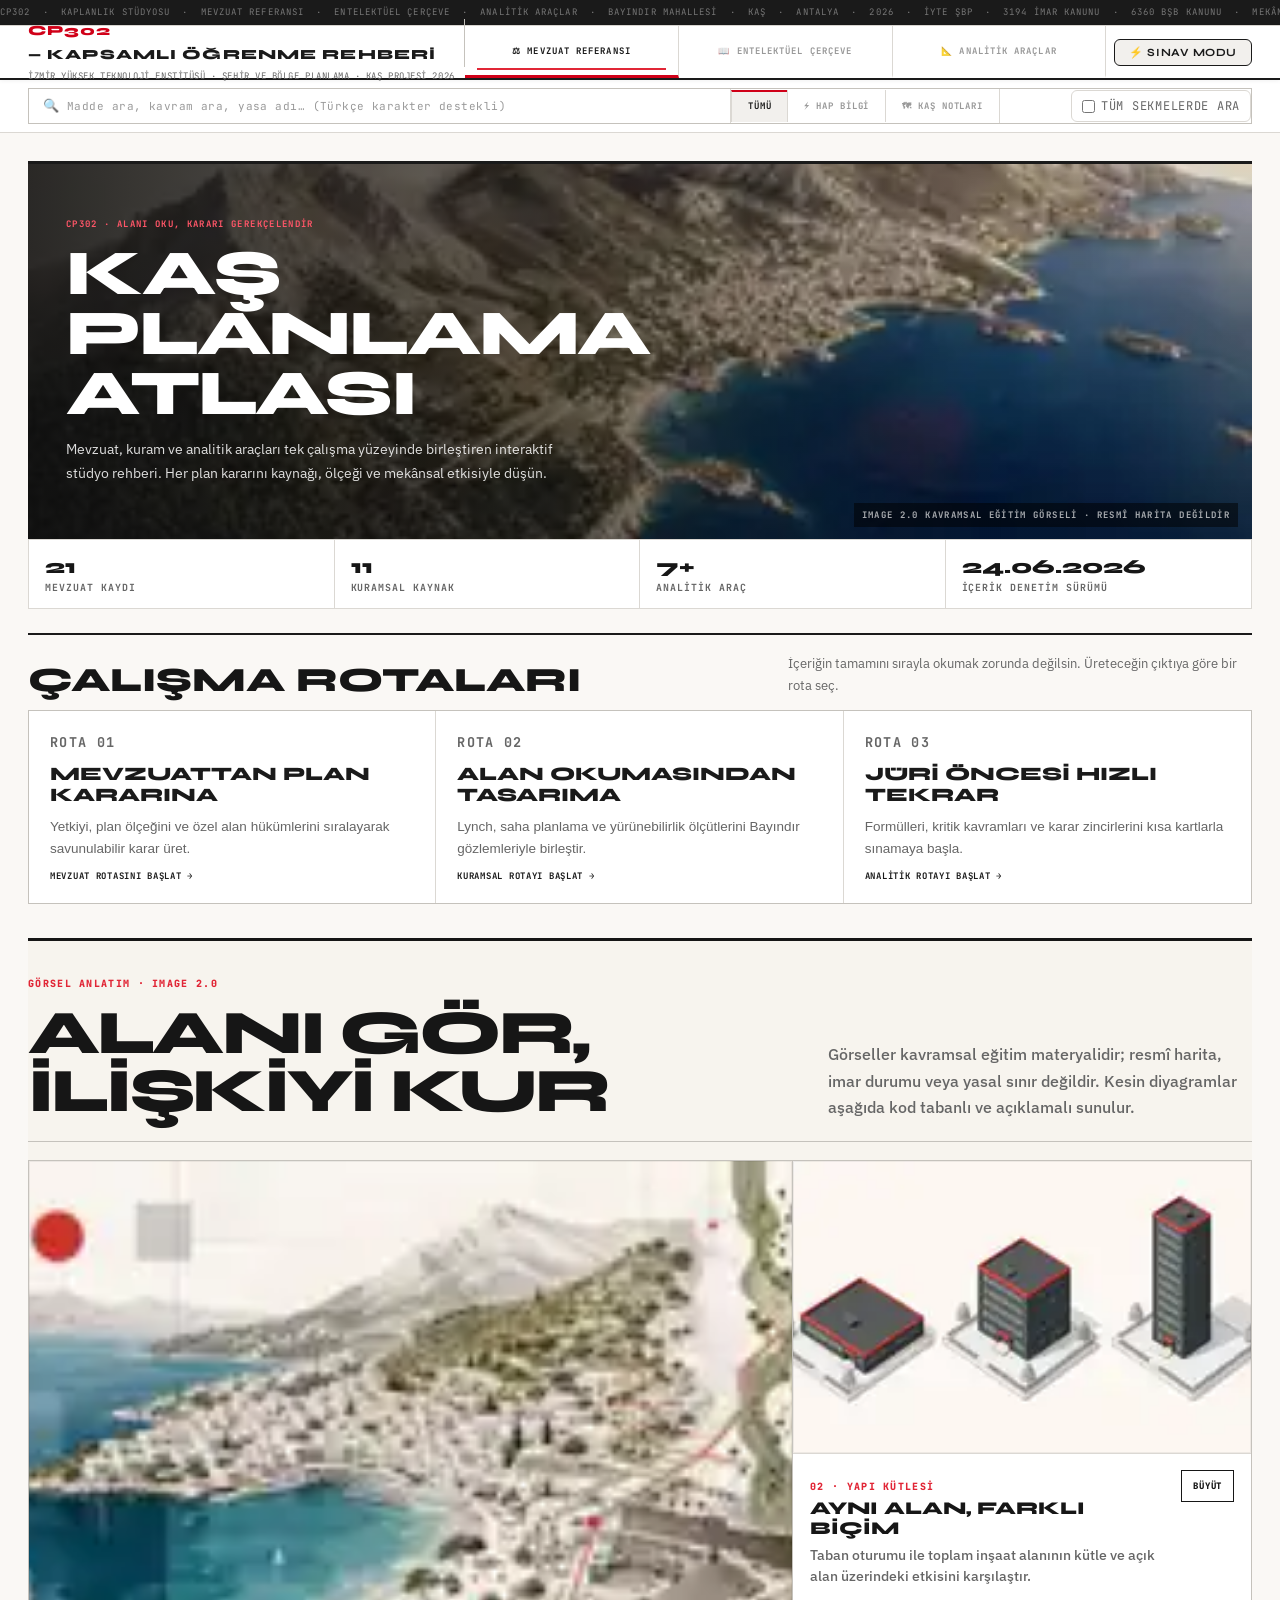
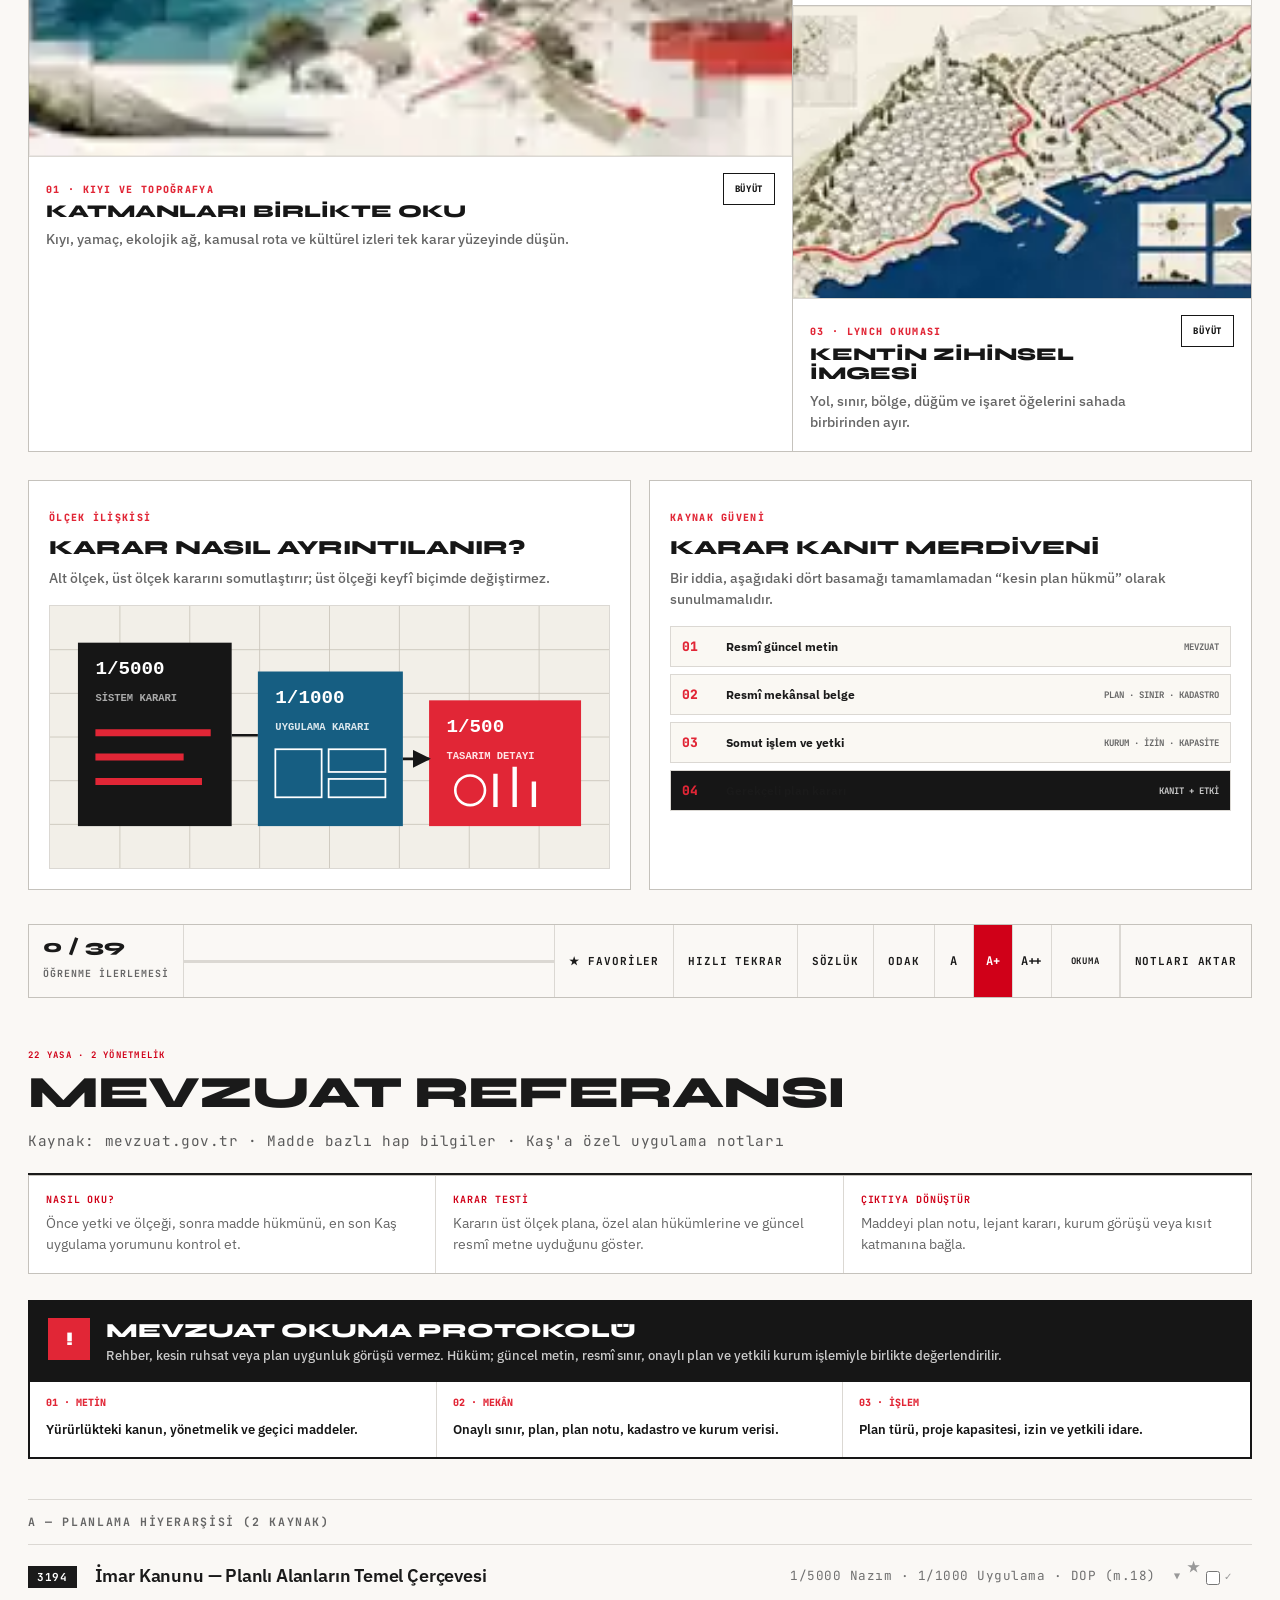
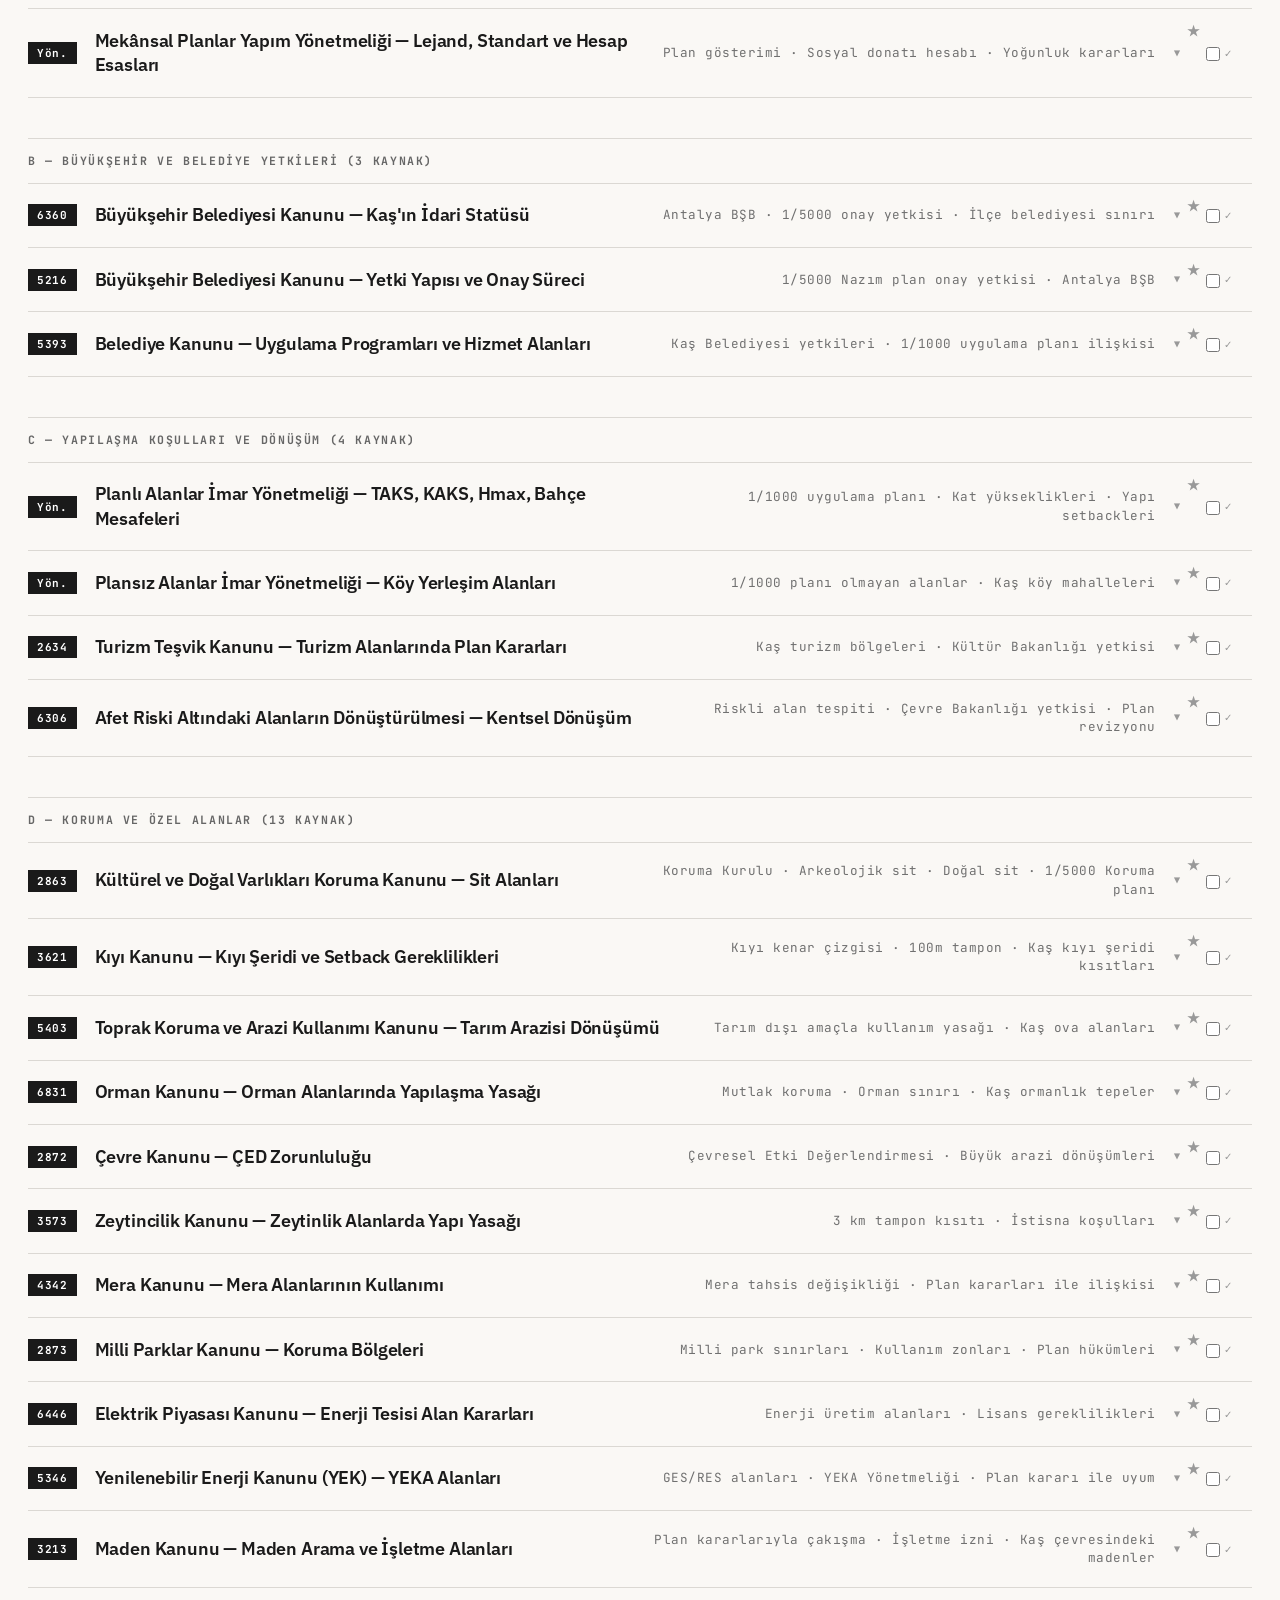
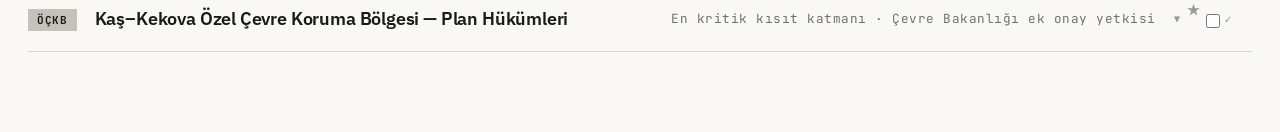
==== commit 7873c557: "fix: activate source-safe exam and constraint content" ====
--- a/index.html
+++ b/index.html
@@ -800,6 +800,7 @@
 <link rel="stylesheet" href="assets/css/enhancements.css">
 <link rel="stylesheet" href="assets/css/readability.css">
   <link rel="stylesheet" href="assets/css/visual-story.css">
+  <link rel="stylesheet" href="assets/css/integrity-patches.css">
 </head>
 <body>
 
@@ -3325,5 +3326,6 @@
 <script src="assets/js/learning-tools.js" defer></script>
   <script src="assets/js/visual-story.js"></script>
   <script src="assets/js/image2-visuals.js"></script>
+  <script src="assets/js/integrity-patches.js"></script>
 </body>
 </html>
--- a/assets/css/integrity-patches.css
+++ b/assets/css/integrity-patches.css
@@ -0,0 +1 @@
+.exam-integrity-note{display:flex;justify-content:space-between;gap:16px;padding:14px 16px;border:2px solid var(--text);background:var(--surface);margin-bottom:14px}.exam-integrity-note b{font:850 12px var(--font-mono);color:var(--red)}.exam-integrity-note span{font:650 10px var(--font-mono);color:var(--text-muted)}.exam-integrity-grid{display:grid;grid-template-columns:repeat(2,1fr);gap:1px;background:var(--border-rule);border:1px solid var(--border-rule)}.exam-integrity-grid article{position:relative;background:var(--surface);padding:18px 18px 18px 58px;min-height:132px}.exam-integrity-grid em{position:absolute;left:16px;top:18px;font:900 18px var(--font-display);color:var(--red);font-style:normal}.exam-integrity-grid h3{font:850 16px var(--font-display);text-transform:uppercase}.exam-integrity-grid p{font:550 13px/1.55 var(--font-body);color:var(--text-muted);margin-top:7px}.exam-source{margin-top:14px;padding:12px 14px;background:var(--text);color:#fff;font:600 11px/1.5 var(--font-mono)}.exam-source a{color:#ff7784}.constraint-flow{display:grid;grid-template-columns:repeat(9,auto);align-items:stretch;gap:8px;margin:18px 0}.constraint-flow>div{min-width:0;padding:14px 10px;border:1px solid var(--border-rule);background:var(--surface)}.constraint-flow b{display:block;font:900 16px var(--font-display);color:var(--red)}.constraint-flow span{font:650 11px/1.4 var(--font-body)}.constraint-flow i{align-self:center;font:900 16px var(--font-mono);font-style:normal;color:var(--red)}@media(max-width:900px){.exam-integrity-grid{grid-template-columns:1fr}.constraint-flow{grid-template-columns:1fr}.constraint-flow i{transform:rotate(90deg);justify-self:center}.exam-integrity-note{display:block}.exam-integrity-note span{display:block;margin-top:5px}}@media print{.exam-integrity-grid{grid-template-columns:repeat(2,1fr)}.constraint-flow{grid-template-columns:repeat(9,auto)}}
